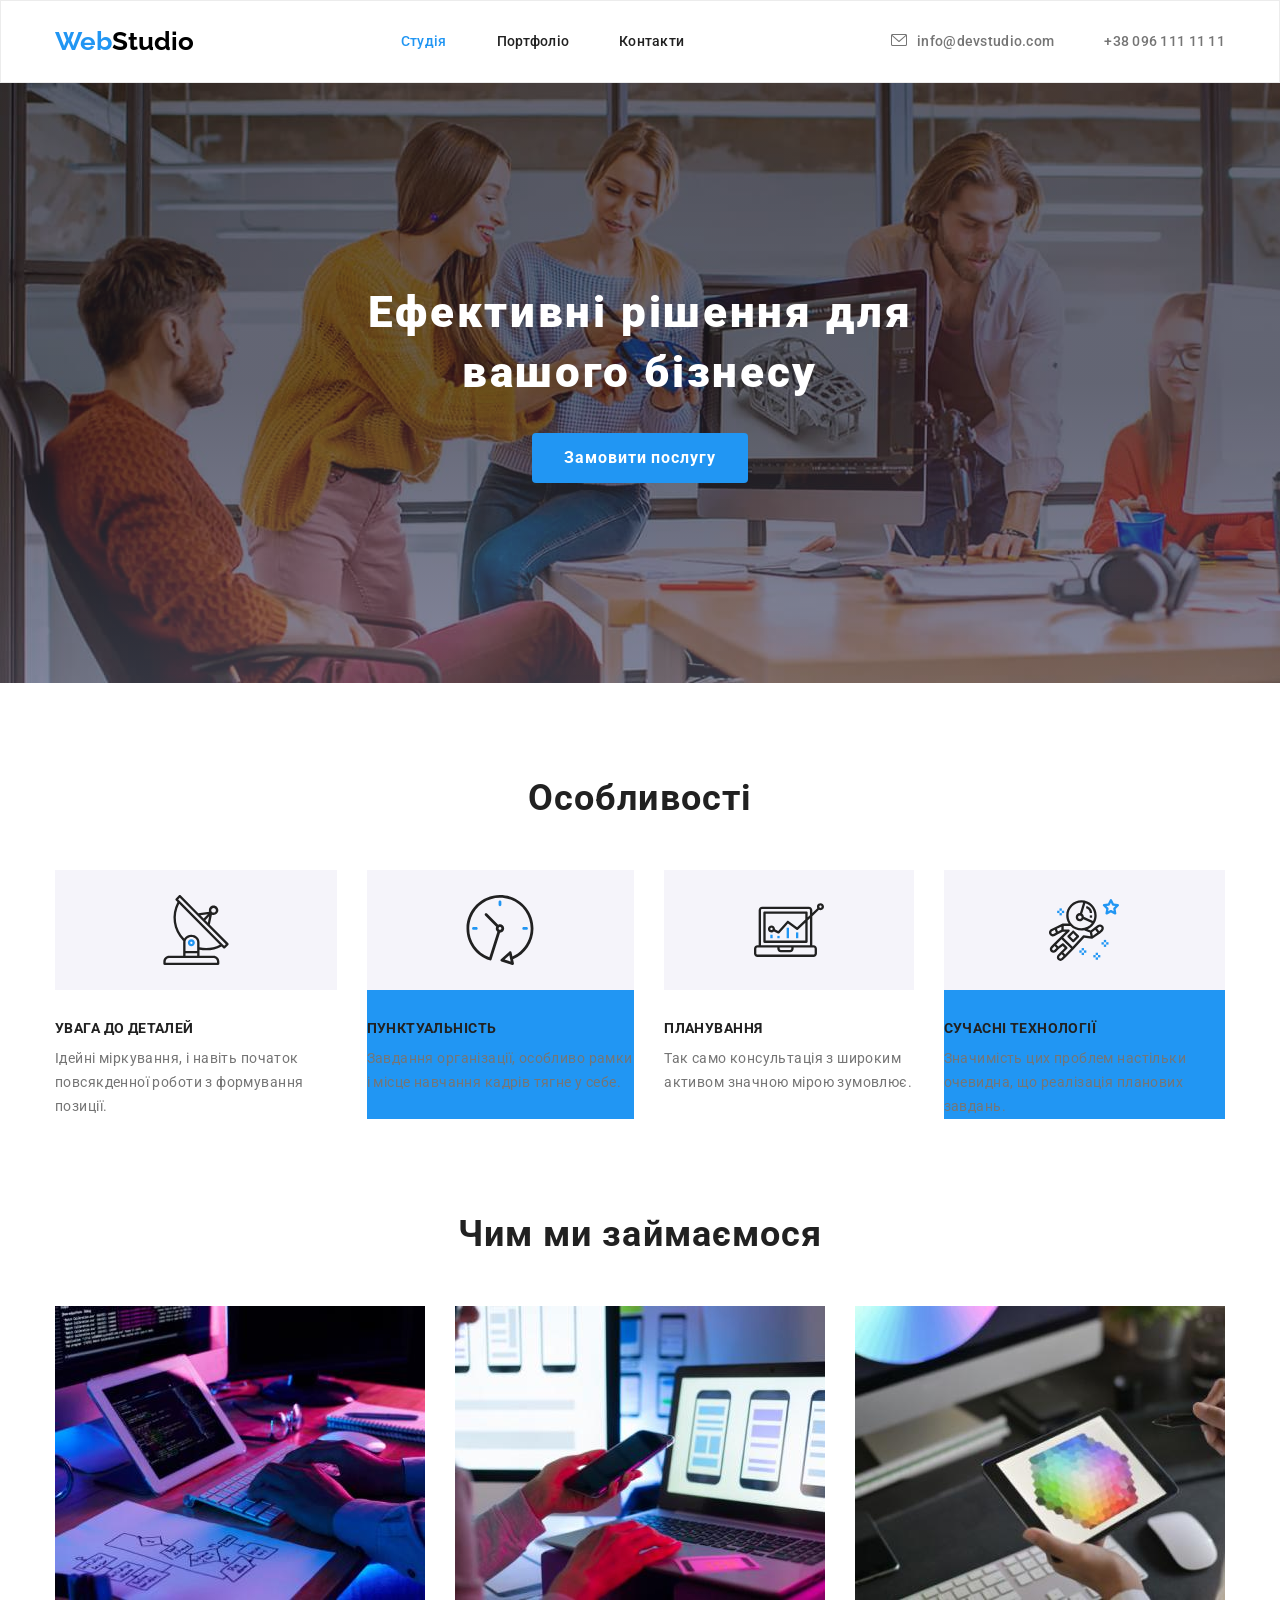
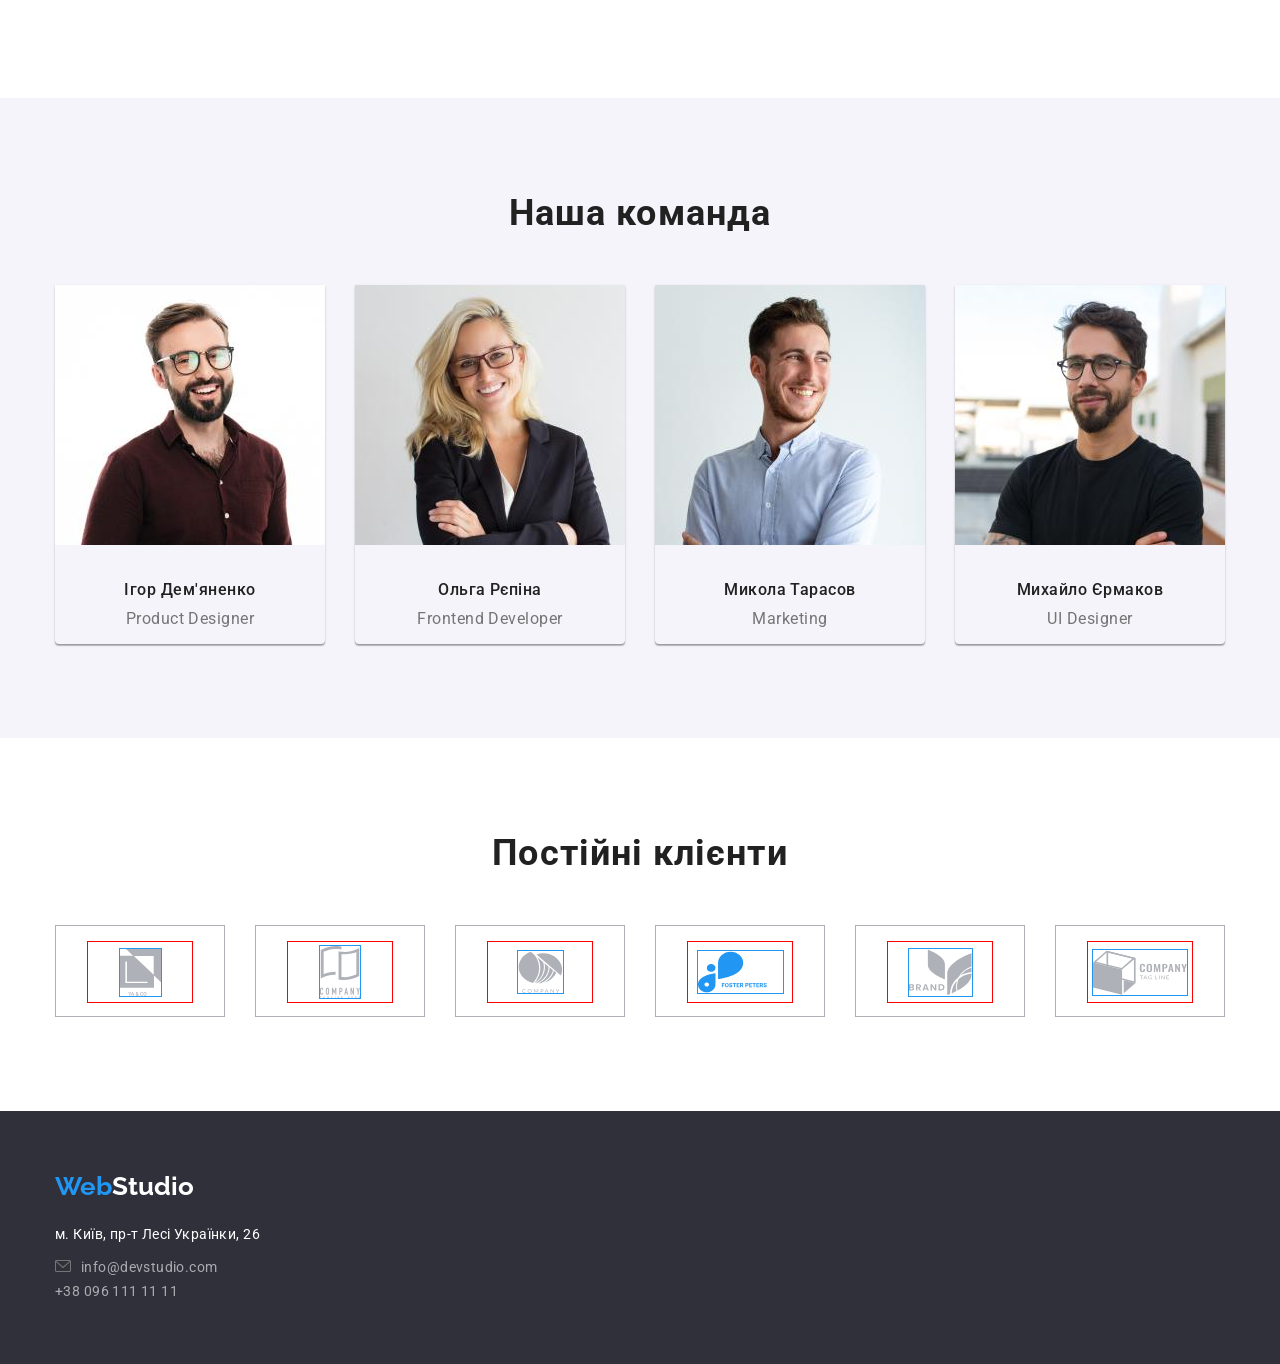
==== index.html @ 97280445 "Декоративные эффекты и элементы - Начало работы (вечер 02.12.2024) Декоративные эффекты и элементы :" ====
<!DOCTYPE html>
<html lang="uk">
  <!-- Главный язык документа -->
  <head>
    <!-- Кодировку страницы необходимо указать для того, чтобы браузер корректно отобразил текст -->
    <meta charset="UTF-8" />

    <!-- Краткое описание содержания помогает поисковым системам лучше проиндексировать страницу -->
    <meta name="description" content="Дизайн та розробка сайтів - Головна сторінка" />

    <!-- -->
    <meta name="viewport" content="width=device-width, initial-scale=1.0" />

    <!-- Заголовок страницы, который отображается во вкладке браузера -->
    <!-- Текст заголовка содержит краткое описание содержимого веб-страницы -->
    <!-- Длина заголовка должна быть не более 60 символов, чтобы полностью поместиться в заголовке -->
    <title>WebStudio</title>

    <!-- Подключение шрифтов -->
    <link rel="preconnect" href="https://fonts.googleapis.com" />
    <link rel="preconnect" href="https://fonts.gstatic.com" crossorigin />
    <link
      href="https://fonts.googleapis.com/css2?family=Raleway:wght@700&family=Roboto:wght@400;500;700;900&display=swap"
      rel="stylesheet"
    />

    <!-- подключается нормализатор стилей для всех браузеров - перед подключением остальных стилей -->
    <link
      rel="stylesheet"
      href="https://cdnjs.cloudflare.com/ajax/libs/modern-normalize/1.0.0/modern-normalize.min.css"
    />

    <!-- Подключение внешнего файла со стилями -->
    <link rel="stylesheet" href="./css/styles.css" />
  </head>
  <body class="page">
    <!-- Заголовок -->
    <header class="page-header">
      <div class="container">
        <!-- Ссылка - На основную страничку сайта -->
        <a href="./index.html" title="Перехід на основну сторінку" class="logo link"
          ><span class="logo-blue">Web</span><span class="logo-black">Studio</span></a
        >
        <!-- Навигация - это ссылки на другие странички -->
        <nav>
          <ul class="nav-site list">
            <li class="item">
              <a href="./index.html" title="Основна сторінка" class="link current">Студія</a>
            </li>
            <li class="item">
              <a href="./portfolio.html" title="Наші проекти" class="link">Портфоліо</a>
            </li>
            <li class="item"><a href="" title="Наші контакти" class="link">Контакти</a></li>
          </ul>
        </nav>
        <ul class="nav-adress list">
          <li class="item">
            <a href="mailto:info@devstudio.com" title="Напиши" class="email link"
              >info@devstudio.com</a
            >
          </li>
          <li class="item">
            <a href="tel:+380961111111" title="Подзвони" class="tel link">+38 096 111 11 11</a>
          </li>
        </ul>
      </div>
    </header>
    <main>
      <!-- Шапка -->
      <section class="hero">
        <h1 class="hero-title">Ефективні рішення для <br />вашого бізнесу</h1>
        <button type="button" class="hero-button">Замовити послугу</button>
      </section>

      <!-- Наши Преимущества -->
      <section class="section no-padding-bottom">
        <div class="feature container">
          <h2 class="feature section-title" aria-label="Особливості">Особливості</h2>
          <ul class="feature-list list">
            <li class="item antenna">
              <h3 class="title">УВАГА ДО ДЕТАЛЕЙ</h3>
              <p class="text">
                Ідейні міркування, і навіть початок повсякденної роботи з формування позиції.
              </p>
            </li>
            <li class="item clock">
              <h3 class="title">ПУНКТУАЛЬНІСТЬ</h3>
              <p class="text">
                Завдання організації, особливо рамки і місце навчання кадрів тягне у себе.
              </p>
            </li>
            <li class="item diagram">
              <h3 class="title">ПЛАНУВАННЯ</h3>
              <p class="text">Так само консультація з широким активом значною мірою зумовлює.</p>
            </li>
            <li class="item astronaut">
              <h3 class="title">СУЧАСНІ ТЕХНОЛОГІЇ</h3>
              <p class="text">
                Значимість цих проблем настільки очевидна, що реалізація планових завдань.
              </p>
            </li>
          </ul>
        </div>
      </section>

      <!-- Чем мы занимаемся -->
      <section class="section work">
        <div class="container">
          <h2 class="section-title">Чим ми займаємося</h2>
          <ul class="work-list list">
            <li class="work-list-item">
              <a href=""
                ><img
                  src="./images/type-work-1.jpg"
                  alt="Вид роботи 1"
                  width="370"
                  height="294"
                  class="link"
              /></a>
            </li>
            <li class="work-list-item">
              <a href=""
                ><img
                  src="./images/type-work-2.jpg"
                  alt="Вид роботи 2"
                  width="370"
                  height="294"
                  class="link"
              /></a>
            </li>
            <li class="work-list-item">
              <a href=""
                ><img
                  src="./images/type-work-3.jpg"
                  alt="Вид роботи 3"
                  width="370"
                  height="294"
                  class="link"
              /></a>
            </li>
          </ul>
        </div>
      </section>

      <!-- Наша команда-->
      <section class="section team">
        <div class="container">
          <h2 class="section-title">Наша команда</h2>
          <ul class="team-list list">
            <!-- team card 1 -->
            <li class="team-list-item">
              <img
                src="./images/team-1.jpg"
                alt="Фото Ігор Дем'яненко"
                width="270"
                height="260"
                class="photo"
              />
              <h3 class="name">Ігор Дем'яненко</h3>
              <p class="type-worker">Product Designer</p>
            </li>
            <!-- team card 2 -->
            <li class="team-list-item">
              <img
                src="./images/team-2.jpg"
                alt="Фото Ольга Рєпіна"
                width="270"
                height="260"
                class="photo"
              />
              <h3 class="name">Ольга Рєпіна</h3>
              <p class="type-worker">Frontend Developer</p>
            </li>
            <!-- team card 3 -->
            <li class="team-list-item">
              <img
                src="./images/team-3.jpg"
                alt="Фото Микола Тарасов"
                width="270"
                height="260"
                class="photo"
              />
              <h3 class="name">Микола Тарасов</h3>
              <p class="type-worker">Marketing</p>
            </li>
            <!-- team card 4 -->
            <li class="team-list-item">
              <img
                src="./images/team-4.jpg"
                alt="Фото Михайло Єрмаков"
                width="270"
                height="260"
                class="photo"
              />
              <h3 class="name">Михайло Єрмаков</h3>
              <p class="type-worker">UI Designer</p>
            </li>
          </ul>
        </div>
      </section>

      <!-- Клиенты -->
      <section class="section client">
        <div class="container">
          <h2 class="section-title">Постійні клієнти</h2>
          <ul class="client-list list">
            <li class="client-list-item">
              <div class="logo-rect">
                <img src="./icon/client-1.svg" alt="Клієнт 1" class="logo-img" />
              </div>
            </li>
            <li class="client-list-item">
              <div class="logo-rect">
                <img src="./icon/client-2.svg" alt="Клієнт 2" class="logo-img" />
              </div>
            </li>
            <li class="client-list-item">
              <div class="logo-rect">
                <img src="./icon/client-3.svg" alt="Клієнт 3" class="logo-img" />
              </div>
            </li>
            <li class="client-list-item">
              <div class="logo-rect">
                <img src="./icon/client-4.svg" alt="Клієнт 4" class="logo-img" />
              </div>
            </li>
            <li class="client-list-item">
              <div class="logo-rect">
                <img src="./icon/client-5.svg" alt="Клієнт 5" class="logo-img" />
              </div>
            </li>
            <li class="client-list-item">
              <div class="logo-rect">
                <img src="./icon/client-6.svg" alt="Клієнт 6" class="logo-img" />
              </div>
            </li>
          </ul>
        </div>
      </section>
    </main>
    <!-- Футер - подвал сайта -->
    <footer>
      <div class="container">
        <a href="./index.html" title="Перехід на основну сторінку" class="logo link"
          ><span class="logo-blue">Web</span><span class="logo-white">Studio</span></a
        >
        <address>
          <p class="description">м. Київ, пр-т Лесі Українки, 26</p>
          <p>
            <a href="mailto:info@devstudio.com" title="Напиши" class="email link"
              >info@devstudio.com</a
            >
          </p>
          <p><a href="tel:+380961111111" title="Подзвони" class="tel link">+38 096 111 11 11</a></p>
        </address>
      </div>
    </footer>
  </body>
</html>
---- css/styles.css ----
/* :root - специфичный аналог селектора <html> в CSS*/
/* Указываются */
/* CSS-переменные (кастомные свойства) */
:root {
  /* #757575 - p, header - a(email) и a(tel) - не активные */
  --main-text-color: #757575;
  /* #212121 - h2, h3, a(nav in header) - не активный*/
  --second-text-color: #212121;
  /* #2196F3 - logo, a(nav):hover, button(background)*/
  --acsent-color: #2196f3;
  /* #FFFFFF - background-page, h1, button(text), footer - logo, adress (почтовый адрес) */
  --main-white-color: #ffffff;
  /* #2F303A - background-hero, background-footer */
  --background-grey-color: #2f303a;
  /* #F5F4FA - background-section-team */
  --background-section-color: #f5f4fa;
  /* #000000 - logo(header)*/
  --main-black-color: #000000;
  /* rgba(255,255,255,0.6) - adress (tel,email) */
  --text-footer-tel-color: rgba(255, 255, 255, 0.6);
  /* #ECECEC - обводка-header + line в index.html (между header и main)*/
  --stroke-index-color: #ececec;
  /* #EEEEEE - обводка карточки в portfolio.html */
  --stroke-portfolio-color: #eeeeee;
  /* #AFB1B8 - обводка карточки в разделе Клиенты */
  --stroke-client-color: #afb1b8;
}

/* Палитра основных цветов */
/* #757575 - p, a(email) и a(tel) - не активные */
/* #212121 - h2, h3, a(nav in header) - не активный*/
/* #2196F3 - logo, a(nav):hover, button(background)*/
/* #FFFFFF - background-page, h1, button(text), footer - logo, adress (почтовый адрес) */
/* #2F303A - background-hero, background-footer */
/* #F5F4FA - background-section-team */
/* #000000 - logo(header)*/
/* rgba(255,255,255,0.6) - adress (tel,email) */
/* #ECECEC - обводка-header + line в index.html (между header и main)*/
/* #EEEEEE - обводка карточки в portfolio.html */
/* #AFB1B8 - обводка карточки в разделе Клиенты */

/* Шрифты */

.roboto-regular {
  font-family: 'Roboto', sans-serif;
  font-weight: 400;
  font-style: normal;
}

.roboto-medium {
  font-family: 'Roboto', sans-serif;
  font-weight: 500;
  font-style: normal;
}

.roboto-bold {
  font-family: 'Roboto', sans-serif;
  font-weight: 700;
  font-style: normal;
}

.roboto-black {
  font-family: 'Roboto', sans-serif;
  font-weight: 900;
  font-style: normal;
}

.raleway {
  font-family: 'Raleway', sans-serif;
  font-optical-sizing: auto;
  font-weight: 700;
  font-style: normal;
}

/* Задание всем элементам свойства box-sizing: border-box; */
html {
  box-sizing: border-box;
}

/* Наследование свойств для элемента от ближайшего предка */
/* *, */
/* *::before, */
/* *::after { */
/* box-sizing: inherit; */
/* } */

/* Обнуление отступов для заголовков и абзаца */
h1,
h2,
h3,
h4,
h5,
h6,
p {
  margin: 0;
  padding: 0;
}

/* Тело сайта */
body {
  /* Обнуление внешних отступов для тела сайта */
  margin: 0px;

  background-color: var(--main-white-color);
  color: var(--main-text-color);

  font-family: 'Roboto', sans-serif;
  font-style: normal;
}

/* Утилиты */

/* Класс для настройки всех перечней - может быть вторым классом в тегах ul */
.list {
  /* Сбросить все отступы по умолчанию */
  margin: 0;
  padding: 0;
  /* Убрать первые точечки в неупорядоченном списке */
  list-style: none;
}

/* Это класс, который ограничивает контент размером сетки и устанавливает отступы */
.container {
  margin-left: auto;
  margin-right: auto;
  width: 1200px;
  padding-top: 0px;
  padding-right: 15px;
  padding-bottom: 0px;
  padding-left: 15px;
}

/* Верхняя строка - header */
.page-header {
  border: var(--stroke-index-color) solid 1px;
}

.page-header .container {
  display: flex;
  /* Установка всех элементов в строку */
  flex-direction: row;
  /* Выравнивание всех элементов контейнера по второстепенной оси - по центру */
  align-items: center;
  /* Выравнивание элементов по главной оси  */
  justify-content: space-between;
}

/* Логотип - общие свойства */
.logo {
  font-family: 'Raleway', sans-serif;
  font-optical-sizing: auto;
  font-weight: 700;
  font-style: normal;
  font-size: 26px;
  line-height: 1.2;
  letter-spacing: 3%;

  /* Убрать подчеркивание для ссылки */
  text-decoration: none;
}
/* Логотип - синяя часть текста */
.logo-blue {
  color: var(--acsent-color);
}
/* Логотип - черная часть текста - в header */
.logo-black {
  color: var(--main-black-color);
}
/* Логотип - белая часть текста - в footer */
.logo-white {
  color: var(--main-white-color);
}

/* Стилизация header */
/* Стилизация меню .nav-site */
.nav-site {
  display: flex;
  flex-direction: row;
  /* Расстояние между пунктами меню навигации */
  /* gap: 50px; */

  font-weight: 500;
  font-size: 14px;
  line-height: 1.2;
  letter-spacing: 0.02em;
}

/* Расстояние между пунктами меню навигации */
.nav-site .item:not(:last-child) {
  margin-right: 50px;
}

.nav-site .link {
  display: block;
  padding-top: 32px;
  padding-bottom: 32px;

  color: var(--second-text-color);
  /* Убрать подчеркивание для ссылки */
  text-decoration: none;
}
/* При наведении мышки или при получении фокуса */
.nav-site .link:hover,
.nav-site .link:focus {
  color: var(--acsent-color);
}

/* Правило - другой цвет ссылки , если ссылка указывает на текущую страницу */
/* Обязательно .link.current БЕЗ ПРОБЕЛА, тогда применяется class="link current" */
.nav-site .link.current {
  color: var(--acsent-color);
}

/* Стилизация меню .nav-adress */
.nav-adress {
  display: flex;
  flex-direction: row;
  /* Расстояние между пунктами меню навигации */
  /* gap: 50px; */

  font-weight: 500;
  font-size: 14px;
  line-height: 1.2;
  letter-spacing: 0.02em;
}
.nav-adress .link {
  display: block;
  padding-top: 32px;
  padding-bottom: 32px;

  color: var(--main-text-color);
  /* Убрать подчеркивание для ссылки */
  text-decoration: none;
}

/* Расстояние между пунктами меню навигации - задаем через селектор соседа */
.nav-adress .item + .item {
  margin-left: 50px;
}

/* При наведении мышки или при получении фокуса */
.nav-adress .link:hover,
.nav-adress .link:focus {
  color: var(--acsent-color);
}

/* Вставляем иконки через псевдоэлемент ::before */
.email.link::before {
  display: inline-flex;
  content: '';
  width: 16px;
  height: 12px;
  margin-right: 10px;
  background-image: url(../icon/envelope.svg);
  background-size: contain;
  background-position: center;
}

/* hero - Приветствие к кнопкой call-to-action */
.hero {
  /* Выравнивание бока по центру экрана */
  margin-left: auto;
  margin-right: auto;
  /* Внутренние отступы блока до текста и кнопки */
  padding-top: 200px;
  padding-bottom: 200px;

  /* Максимальная ширина блока по ширине картинки - это позволяет не изменять размер картинки */
  max-width: 1600px;
  /* Выравнивание заголовка и кнопки по центру */
  text-align: center;
  /* Обязательное свойство, если картинка не загрузится из сервера */
  background-color: var(--background-grey-color);
  /* Фоновый рисункок */
  /* background-image: url(../images/hero.jpg); */
  /* Фоновый рисункок и затемнение градиентом */
  background-image: linear-gradient(to bottom, rgba(47, 48, 58, 0.4) 50%, rgba(130, 132, 160, 0.4)),
    url(../images/hero.jpg);
}
.hero-title {
  /* outline: tomato solid 1px; */
  /* Обнуление внешних отступов, которые устанавлены для h1 по умолчанию */
  margin-top: 0;
  /* Расстояние до кнопки */
  margin-bottom: 30px;

  color: var(--main-white-color);

  font-weight: 900;
  font-size: 44px;
  line-height: 1.363;
  letter-spacing: 0.06em;
  /* Выравнивание этого текстового блока по центру */
  text-align: center;
}

.hero-button {
  /* Внутренние отступы от края кнопки до текста */
  padding-left: 32px;
  padding-top: 10px;
  padding-right: 32px;
  padding-bottom: 10px;

  /* Радиус скругления углов кнопки */
  border-radius: 4px;
  /* Обводка кнопки - отсутствует */
  border: none;

  color: var(--main-white-color);
  background-color: var(--acsent-color);

  /* Шрифт названия кнопки */
  /* Для кнопки - обязательное указание шрифта или указание унаследования (по умолчанию, заданный ранее) */
  font-family: inherit;
  font-weight: 700;
  font-size: 16px;
  line-height: 1.875; /* 30 px*/
  letter-spacing: 0.06em;
}

.hero-button:hover {
  /* Вид курсора при наведении на кнопку */
  cursor: pointer;
}

.hero-button:active {
  /* Меняется цвет фона кнопки при нажатии на кнопку */
  background-color: var(--main-black-color);
}

/* Секции  */

/* Стандартная секция - свойства */
.section {
  padding-top: 94px;
  padding-bottom: 94px;
}

/* Секция без нижнего внутреннего отступа */
.section.no-padding-bottom {
  padding-bottom: 0;
}

.section-title {
  margin-bottom: 50px;

  color: var(--second-text-color);
  font-weight: 700;
  font-size: 36px;
  line-height: 1.2;
  letter-spacing: 0.03em;
  /* Выравнивание текста по центру */
  text-align: center;
}

/* Только для секции Преимущества убирает вывод на экран заголовка */
/* .section-title.feature {
  visibility: hidden;
}  */

/* feature - Особливості - Преимущества */
.feature-list {
  display: flex;
  flex-direction: row;
  /* Расстояние между элементами - свойство gap - the gutters between grid rows and columns. */
  /* gap: 30px; */
  row-gap: 30px;
  column-gap: 30px;
}

/* Картинка для каждого преимущества - в .item::before */
.feature-list .item::before {
  content: '';
  height: 120px;
  /* Картинка на всю ширину блока */
  display: block;
  background-color: var(--background-section-color);
  background-position: center;
  background-repeat: no-repeat;
  background-size: 70px 70px;
  margin-bottom: 30px;
}

/* Иконки для каждого преимущества */
.feature-list .item.antenna::before {
  background-image: url(../icon/antenna.svg);
}

.feature-list .item.clock::before {
  background-image: url(../icon/clock.svg);
}

.feature-list .item.diagram::before {
  background-image: url(../icon/diagram.svg);
}

.feature-list .item.astronaut::before {
  background-image: url(../icon/astronaut.svg);
}

/* Название преимущества */
.feature-list .title {
  margin-bottom: 10px;

  color: var(--second-text-color);

  font-weight: 700;
  font-size: 14px;
  line-height: 1.2;
  letter-spacing: 0.03em;
}

/* Для всех четных элементов списка Преимущества */
.feature-list > .item:nth-child(2n) {
  background-color: var(--acsent-color);
}

/* Описание преимущества */
.feature-list .text {
  font-weight: 400;
  font-size: 14px;
  line-height: 1.71428; /* 24px */
  letter-spacing: 0.03em;
}

/* work - Роботи */
.work-list {
  display: flex;
  flex-direction: row;
  /* Расстояние между видами работ  */
  gap: 30px;
}

/* team - Команда */
.team {
  background-color: var(--background-section-color);
}

.team .team-list {
  display: flex;
  flex-direction: row;
  /* Расстояние между карточками работников */
  gap: 30px;
}

.team-list-item {
  /* Радиусы скругления нижние */
  border-bottom-left-radius: 4px;
  border-bottom-right-radius: 4px;
  /* Многослойная тень для карточки сотрудника */
  box-shadow: 0px 1px 3px 0px rgba(0, 0, 0, 0.12), 0px 1px 1px 0px rgba(0, 0, 0, 0.14),
    0px 2px 1px 0px rgba(0, 0, 0, 0.2);
  /* Горизонтальное выравнивание текта  */
  text-align: center;
}

.team-list-item .photo {
  margin-bottom: 30px;
}

.team-list-item .name {
  margin-bottom: 10px;

  color: var(--second-text-color);

  font-weight: 500;
  font-size: 16px;
  line-height: 1.2;
  letter-spacing: 0.03em;
}
.team-list-item .type-worker {
  margin-bottom: 16px;
  font-weight: 400;
  font-size: 16px;
  line-height: 1.2;
  letter-spacing: 0.03em;
}

/* Клиенты */
.client .client-list {
  display: flex;
  flex-direction: row;
  /* Расстояние между картинками - логотипами клиентов */
  gap: 30px;
}

/* Блок логотипа с рамкой */
.client-list-item {
  width: 170px;
  height: 92px;
  border-color: var(--stroke-client-color);
  border-style: solid;
  border-width: 1px;
  padding-top: 16px;
  padding-bottom: 16px;
  padding-left: 32px;
  padding-right: 32px;
}

/* Внутренний блок логотипа */
.client-list-item .logo-rect {
  /* Превращаем внутренний блок в ячейку таблицы, чтобы была возможность вертикального центрирования */
  display: table-cell;
  outline: red solid 1px;
  width: 106px;
  height: 60px;
  /* Центрируем содержимое ячейки по вертикали */
  vertical-align: middle;
}

/* Картинка с логотипом */
.logo-img {
  outline: #2196f3 solid 1px;
  /* Делаем блочный элемент,чтобы убрать стандартный отступ снизу картинки*/
  display: block;
  /* Внешними отступами центрируем по горизонтали */
  margin-left: auto;
  margin-right: auto;
}

/* Portfolio */

.portfolio-title {
  color: var(--main-black-color);

  /* Выравнивание текста по центру */
  text-align: center;
}

/* filter - Фильтры */
.filter-title {
  color: var(--main-black-color);

  /* Выравнивание текста по центру */
  text-align: center;
}

.filter-list {
  display: flex;
  flex-direction: row;
  gap: 8px;
  justify-content: center;

  margin-bottom: 24px;
}

.filter-button {
  /* Внутренние отступы от края кнопки до текста */
  padding-left: 22px;
  padding-top: 6px;
  padding-right: 22px;
  padding-bottom: 6px;

  /* Радиус скругления углов кнопки */
  border-radius: 4px;
  /* Обводка кнопки - отсутствует */
  border: none;

  color: var(--second-text-color);
  background-color: var(--background-section-color);

  /* Шрифт */
  /* Для кнопки - обязательное указание шрифта или указание унаследования (по умолчанию, заданный ранее) */
  font-family: inherit;
  font-weight: 500;
  font-size: 16px;
  line-height: 1.625; /* 26px */
  letter-spacing: 0.03em;
}

.filter-button:hover {
  /* Вид курсора при наведении на кнопку */
  cursor: pointer;

  color: var(--main-white-color);
  background-color: var(--acsent-color);

  /* Многослойная тень при наведении на проект */
  box-shadow: 0px 1px 2px 0px rgba(0, 0, 0, 0.08), 0px 3px 1px 0px rgba(0, 0, 0, 0.1),
    0px 2px 2px 0px rgba(0, 0, 0, 0.12);
}

.filter-button.current {
  color: var(--main-white-color);
  background-color: var(--acsent-color);
}

/* project - Проэкты */
.project-title {
  color: var(--main-black-color);

  /* Выравнивание текста по центру */
  text-align: center;
}

.project-list {
  display: flex;
  flex-direction: row;
  /* Если элементы не вмещаются в строку, то они перепрыгивают на следующую строку */
  flex-wrap: wrap;
  /* Расстояние между карточками (вертикальное и горизонтальное - одинаковое */
  gap: 30px;
}

.project-item:hover {
  /* Многослойная тень при наведении на проект */
  box-shadow: 0px 1px 1px 0px rgba(0, 0, 0, 0.12), 0px 4px 4px 0px rgba(0, 0, 0, 0.06),
    1px 4px 6px 0px rgba(0, 0, 0, 0.16);
}

.project-link {
  /* Делаем ссылку блочным элементом */
  display: block;

  /* Убираем подчеркивание для ссылки */
  text-decoration: none;
}

.project-photo {
  /* Делаем картинку блочным элементом, убирая расстояние снизу 4px, установленное по умолчанию */
  display: block;
}

.project-name-type {
  padding: 20px;
  border: var(--stroke-portfolio-color) solid 1px;

  text-align: left;
}

.project-name {
  margin-bottom: 4px;

  color: var(--second-text-color);

  /* Шрифт */
  font-weight: 700;
  font-size: 18px;
  line-height: 2; /* 36px */
  letter-spacing: 0.06em;
}

.project-type {
  color: var(--main-text-color);

  /* Шрифт */
  font-weight: 400;
  font-size: 16px;
  line-height: 1.875; /* 30px */
  letter-spacing: 0.03em;
}

/* footer */
footer {
  background-color: var(--background-grey-color);
}

footer .container {
  padding-top: 60px;
  padding-bottom: 60px;
}

/* Почтовый адрес */
address {
  font-style: normal;
  font-weight: 400;
  font-size: 14px;
  line-height: 1.71428; /* 24px */
  letter-spacing: 0.03em;
}
address .description {
  margin-top: 20px;
  margin-bottom: 9px;

  color: var(--main-white-color);
}

/* Email */
address .email {
  margin-bottom: 9px;

  color: var(--text-footer-tel-color);

  /* Убрать подчеркивание для ссылки */
  text-decoration: none;
}

address .email:hover,
address .email:focus {
  color: var(--acsent-color);
}

/* Телефон */
address .tel {
  color: var(--text-footer-tel-color);

  /* Убрать подчеркивание для ссылки */
  text-decoration: none;
}

address .tel:hover,
address .tel:focus {
  color: var(--acsent-color);
}
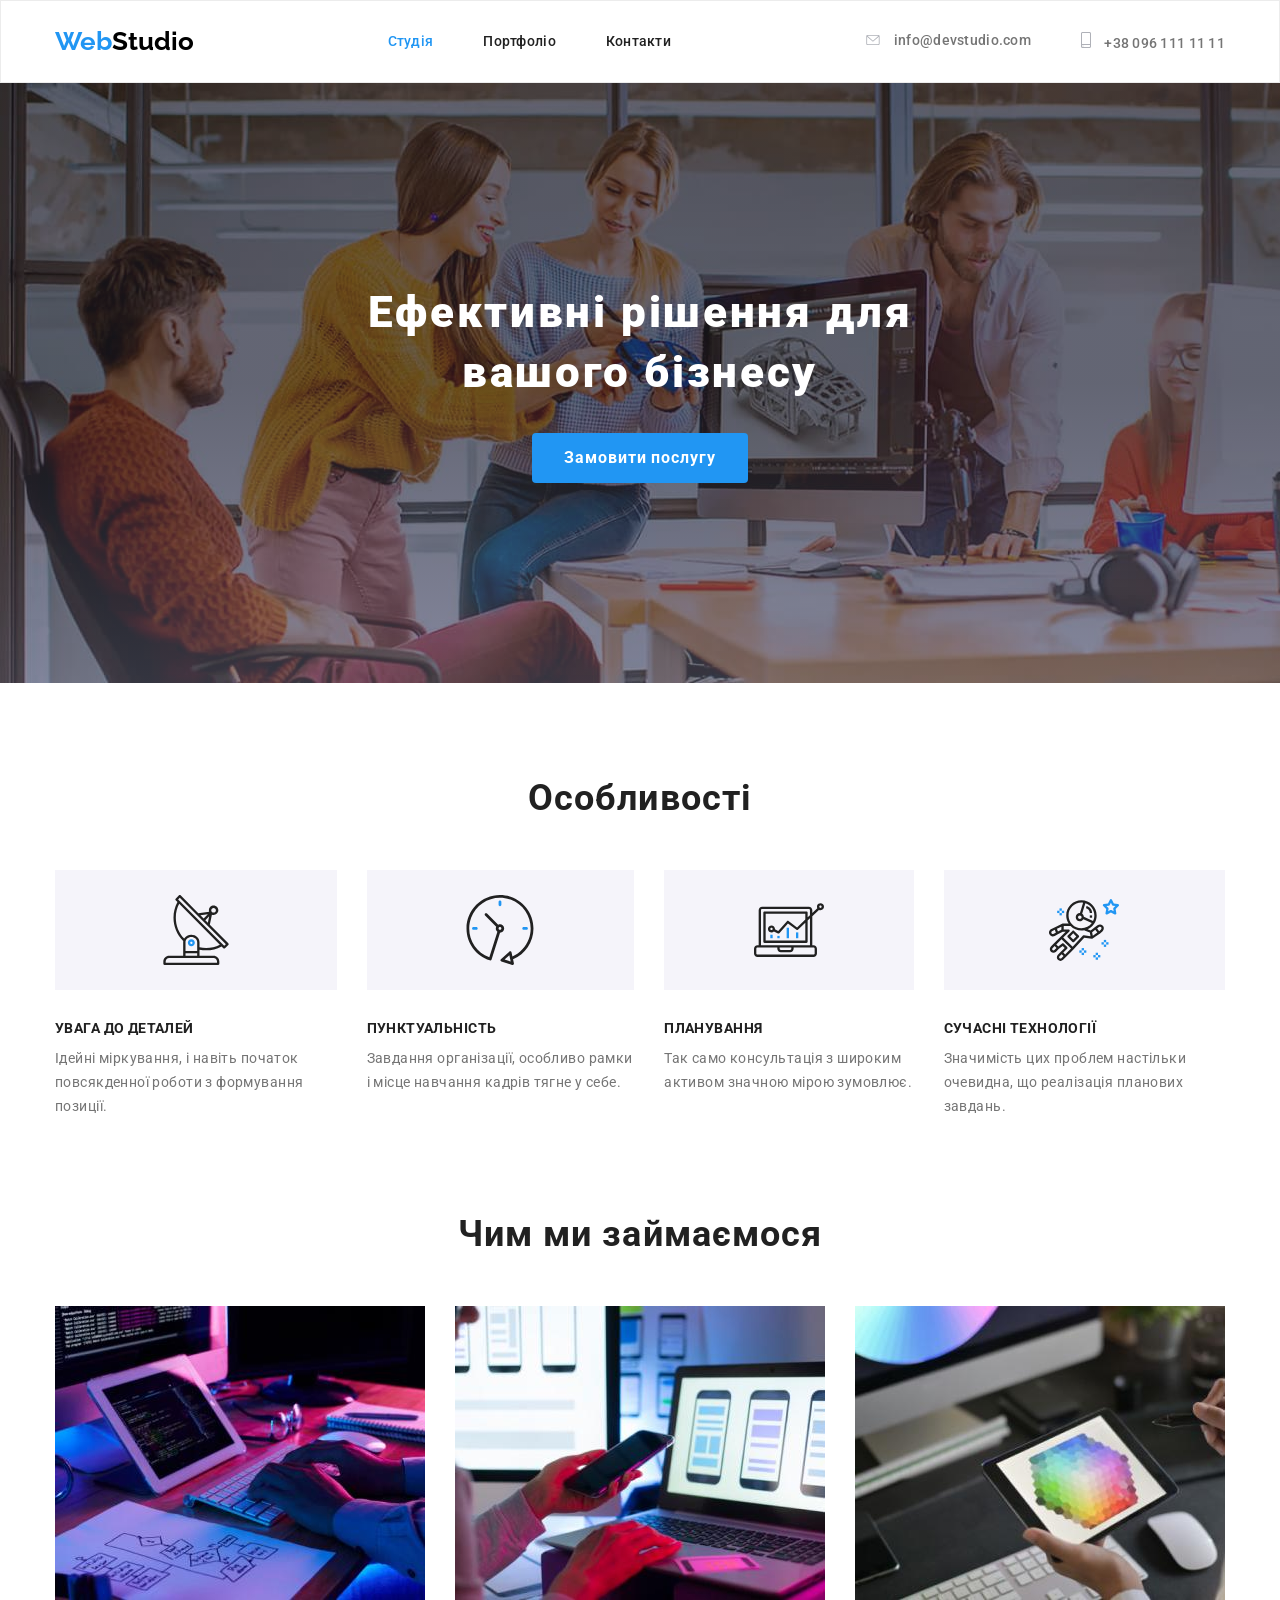
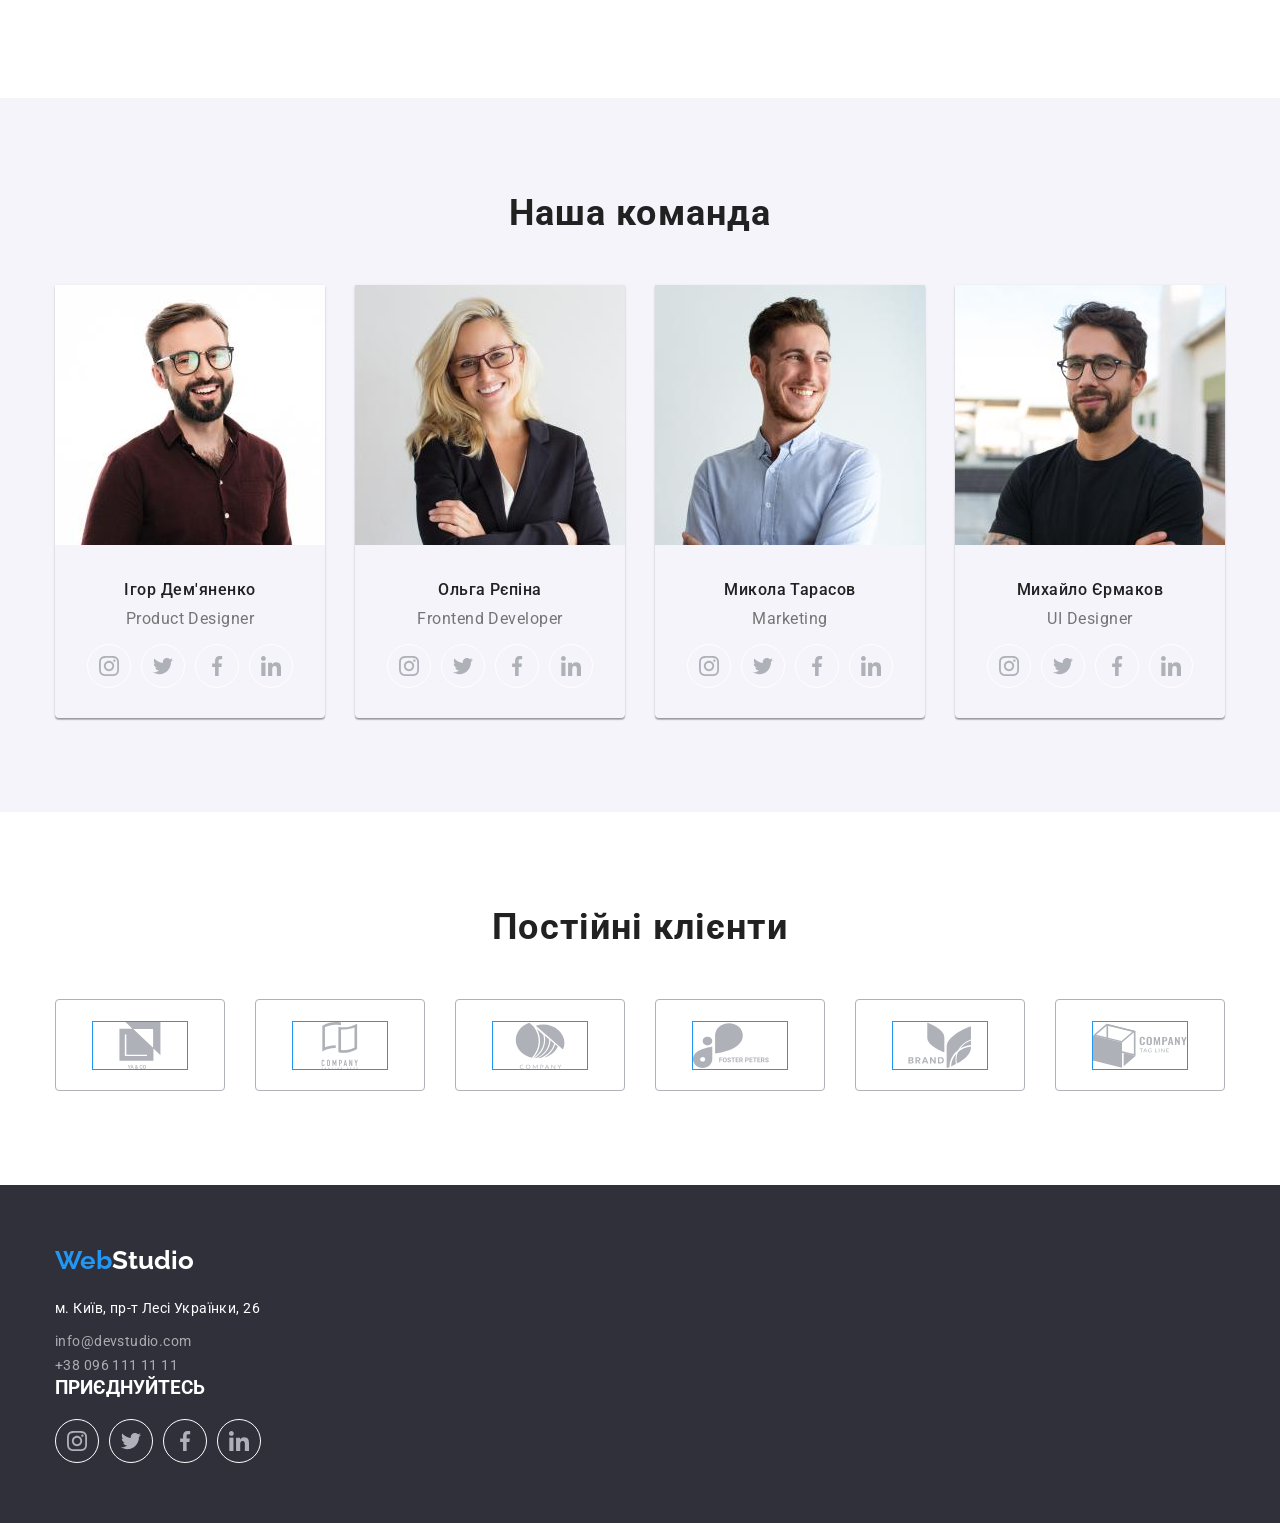
==== commit 5b80a449: "Декоративные эффекты и элементы - Начало работы (вечер 05.12.2024) 1. Добавлены и оптимизированы ико" ====
--- a/index.html
+++ b/index.html
@@ -55,12 +55,20 @@
         </nav>
         <ul class="nav-adress list">
           <li class="item">
-            <a href="mailto:info@devstudio.com" title="Напиши" class="email link"
-              >info@devstudio.com</a
+            <a href="mailto:info@devstudio.com" title="Напиши" class="email link">
+              <svg  width="16" height="10" class="email icon">
+                <use href="./icon/icons.svg#icon-envelope" ></use>
+              </svg>
+              info@devstudio.com</a
             >
           </li>
           <li class="item">
-            <a href="tel:+380961111111" title="Подзвони" class="tel link">+38 096 111 11 11</a>
+            <a href="tel:+380961111111" title="Подзвони" class="tel link">
+              <svg width="10" height="16" class="tel icon">
+                <use href="./icon/icons.svg#icon-smartphone"></use>
+              </svg>
+              +38 096 111 11 11</a
+            >
           </li>
         </ul>
       </div>
@@ -78,22 +86,46 @@
           <h2 class="feature section-title" aria-label="Особливості">Особливості</h2>
           <ul class="feature-list list">
             <li class="item antenna">
+              <div class="feature-item-icon">
+                <svg width="70" height="70" class="icon">
+                  <use href="./icon/icons.svg#icon-antenna"></use>
+                </svg>
+              </div>
+
               <h3 class="title">УВАГА ДО ДЕТАЛЕЙ</h3>
               <p class="text">
                 Ідейні міркування, і навіть початок повсякденної роботи з формування позиції.
               </p>
             </li>
             <li class="item clock">
+              <div class="feature-item-icon">
+                <svg width="70" height="70" class="icon">
+                  <use href="./icon/icons.svg#icon-clock"></use>
+                </svg>
+              </div>
+
               <h3 class="title">ПУНКТУАЛЬНІСТЬ</h3>
               <p class="text">
                 Завдання організації, особливо рамки і місце навчання кадрів тягне у себе.
               </p>
             </li>
             <li class="item diagram">
+              <div class="feature-item-icon">
+                <svg width="70" height="70" class="icon">
+                  <use href="./icon/icons.svg#icon-diagram"></use>
+                </svg>
+              </div>
+
               <h3 class="title">ПЛАНУВАННЯ</h3>
               <p class="text">Так само консультація з широким активом значною мірою зумовлює.</p>
             </li>
             <li class="item astronaut">
+              <div class="feature-item-icon">
+                <svg width="70" height="70" class="icon">
+                  <use href="./icon/icons.svg#icon-astronaut"></use>
+                </svg>
+              </div>
+
               <h3 class="title">СУЧАСНІ ТЕХНОЛОГІЇ</h3>
               <p class="text">
                 Значимість цих проблем настільки очевидна, що реалізація планових завдань.
@@ -158,6 +190,36 @@
               />
               <h3 class="name">Ігор Дем'яненко</h3>
               <p class="type-worker">Product Designer</p>
+              <ul class="social-links list">
+                <li class="item">
+                  <a href="" class="link" aria-label="instagram">
+                    <svg class="icon" width="20" height="20">
+                      <use href="./icon/icons.svg#icon-instagram"></use>
+                    </svg>
+                  </a>
+                </li>
+                <li class="item">
+                  <a href="" class="link" aria-label="twitter">
+                    <svg class="icon" width="20" height="20">
+                      <use href="./icon/icons.svg#icon-twitter"></use>
+                    </svg>
+                  </a>
+                </li>
+                <li class="item">
+                  <a href="" class="link" aria-label="facebook">
+                    <svg class="icon" width="20" height="20">
+                      <use href="./icon/icons.svg#icon-facebook"></use>
+                    </svg>
+                  </a>
+                </li>
+                <li class="item">
+                  <a href="" class="link" aria-label="linkedin">
+                    <svg class="icon" width="20" height="20">
+                      <use href="./icon/icons.svg#icon-linkedin"></use>
+                    </svg>
+                  </a>
+                </li>
+              </ul>
             </li>
             <!-- team card 2 -->
             <li class="team-list-item">
@@ -170,6 +232,36 @@
               />
               <h3 class="name">Ольга Рєпіна</h3>
               <p class="type-worker">Frontend Developer</p>
+              <ul class="social-links list">
+                <li class="item">
+                  <a href="" class="link">
+                    <svg class="icon" width="20" height="20">
+                      <use href="./icon/icons.svg#icon-instagram"></use>
+                    </svg>
+                  </a>
+                </li>
+                <li class="item">
+                  <a href="" class="link">
+                    <svg class="icon" width="20" height="20">
+                      <use href="./icon/icons.svg#icon-twitter"></use>
+                    </svg>
+                  </a>
+                </li>
+                <li class="item">
+                  <a href="" class="link">
+                    <svg class="icon" width="20" height="20">
+                      <use href="./icon/icons.svg#icon-facebook"></use>
+                    </svg>
+                  </a>
+                </li>
+                <li class="item">
+                  <a href="" class="link">
+                    <svg class="icon" width="20" height="20">
+                      <use href="./icon/icons.svg#icon-linkedin"></use>
+                    </svg>
+                  </a>
+                </li>
+              </ul>
             </li>
             <!-- team card 3 -->
             <li class="team-list-item">
@@ -182,6 +274,36 @@
               />
               <h3 class="name">Микола Тарасов</h3>
               <p class="type-worker">Marketing</p>
+              <ul class="social-links list">
+                <li class="item">
+                  <a href="" class="link">
+                    <svg class="icon" width="20" height="20">
+                      <use href="./icon/icons.svg#icon-instagram"></use>
+                    </svg>
+                  </a>
+                </li>
+                <li class="item">
+                  <a href="" class="link">
+                    <svg class="icon" width="20" height="20">
+                      <use href="./icon/icons.svg#icon-twitter"></use>
+                    </svg>
+                  </a>
+                </li>
+                <li class="item">
+                  <a href="" class="link">
+                    <svg class="icon" width="20" height="20">
+                      <use href="./icon/icons.svg#icon-facebook"></use>
+                    </svg>
+                  </a>
+                </li>
+                <li class="item">
+                  <a href="" class="link">
+                    <svg class="icon" width="20" height="20">
+                      <use href="./icon/icons.svg#icon-linkedin"></use>
+                    </svg>
+                  </a>
+                </li>
+              </ul>
             </li>
             <!-- team card 4 -->
             <li class="team-list-item">
@@ -194,6 +316,36 @@
               />
               <h3 class="name">Михайло Єрмаков</h3>
               <p class="type-worker">UI Designer</p>
+              <ul class="social-links list">
+                <li class="item">
+                  <a href="" class="link">
+                    <svg class="icon" width="20" height="20">
+                      <use href="./icon/icons.svg#icon-instagram"></use>
+                    </svg>
+                  </a>
+                </li>
+                <li class="item">
+                  <a href="" class="link">
+                    <svg class="icon" width="20" height="20">
+                      <use href="./icon/icons.svg#icon-twitter"></use>
+                    </svg>
+                  </a>
+                </li>
+                <li class="item">
+                  <a href="" class="link">
+                    <svg class="icon" width="20" height="20">
+                      <use href="./icon/icons.svg#icon-facebook"></use>
+                    </svg>
+                  </a>
+                </li>
+                <li class="item">
+                  <a href="" class="link">
+                    <svg class="icon" width="20" height="20">
+                      <use href="./icon/icons.svg#icon-linkedin"></use>
+                    </svg>
+                  </a>
+                </li>
+              </ul>
             </li>
           </ul>
         </div>
@@ -205,34 +357,56 @@
           <h2 class="section-title">Постійні клієнти</h2>
           <ul class="client-list list">
             <li class="client-list-item">
-              <div class="logo-rect">
-                <img src="./icon/client-1.svg" alt="Клієнт 1" class="logo-img" />
-              </div>
-            </li>
-            <li class="client-list-item">
-              <div class="logo-rect">
-                <img src="./icon/client-2.svg" alt="Клієнт 2" class="logo-img" />
-              </div>
-            </li>
-            <li class="client-list-item">
-              <div class="logo-rect">
-                <img src="./icon/client-3.svg" alt="Клієнт 3" class="logo-img" />
-              </div>
-            </li>
-            <li class="client-list-item">
-              <div class="logo-rect">
-                <img src="./icon/client-4.svg" alt="Клієнт 4" class="logo-img" />
-              </div>
-            </li>
-            <li class="client-list-item">
-              <div class="logo-rect">
-                <img src="./icon/client-5.svg" alt="Клієнт 5" class="logo-img" />
-              </div>
-            </li>
-            <li class="client-list-item">
-              <div class="logo-rect">
-                <img src="./icon/client-6.svg" alt="Клієнт 6" class="logo-img" />
-              </div>
+              <a href="" class="client-link" aria-label="Клієнт 1">
+                <!-- Встроенный SVG -->
+                <!-- <svg class="client-svg" viewBox="0 0 41 47" xmlns="http://www.w3.org/2000/svg">
+                  <path
+                    class="path"
+                    fill-rule="evenodd"
+                    clip-rule="evenodd"
+                    d="M6 0L13.0078 6.63413L0 6.62646V38.8137H34V26.507L41 33.1338V0H6ZM33.6924 25.7283L13.8226 6.91796H33.6924V25.7283ZM27.5231 34.1055H5.38008V12.4579H6.9453V32.6397H27.5231V34.1055ZM10.6089 43.0991L9.79102 44.7837L8.97314 43.0991H8.28711L9.48096 45.3452V46.6538H10.1011V45.3452L11.2925 43.0991H10.6089ZM11.6367 46.6538L11.9248 45.8262H13.3018L13.5923 46.6538H14.2368L12.8916 43.0991H12.3374L10.9946 46.6538H11.6367ZM12.6133 43.8535L13.1284 45.3281H12.0981L12.6133 43.8535ZM15.8701 45.2427C15.7806 45.3794 15.7358 45.5299 15.7358 45.6943C15.7358 45.9938 15.8408 46.2371 16.0508 46.4243C16.2624 46.6099 16.5439 46.7026 16.8955 46.7026C17.2471 46.7026 17.5498 46.6074 17.8037 46.417L18.0039 46.6538H18.6924L18.1699 46.0361C18.375 45.7562 18.4775 45.3973 18.4775 44.9595H17.9624C17.9624 45.1987 17.9128 45.416 17.8135 45.6113L17.1274 44.8008L17.3691 44.625C17.54 44.5013 17.6629 44.3776 17.7378 44.2539C17.8127 44.1286 17.8501 43.9919 17.8501 43.8438C17.8501 43.6191 17.7671 43.4312 17.6011 43.2798C17.4367 43.1268 17.2251 43.0503 16.9663 43.0503C16.6798 43.0503 16.452 43.1317 16.2827 43.2944C16.1134 43.4556 16.0288 43.6753 16.0288 43.9536C16.0288 44.0675 16.0557 44.1855 16.1094 44.3076C16.1647 44.4297 16.2616 44.5778 16.3999 44.752C16.1362 44.9408 15.9596 45.1043 15.8701 45.2427ZM17.4741 46.0288C17.3 46.1623 17.1128 46.229 16.9126 46.229C16.7352 46.229 16.5936 46.1777 16.4878 46.0752C16.382 45.9727 16.3291 45.8392 16.3291 45.6748C16.3291 45.4844 16.4268 45.3151 16.6221 45.167L16.6978 45.1133L17.4741 46.0288ZM16.8369 44.4541C16.6693 44.2474 16.5854 44.0757 16.5854 43.939C16.5854 43.8201 16.6196 43.7217 16.688 43.6436C16.7563 43.5654 16.8483 43.5264 16.9639 43.5264C17.0713 43.5264 17.16 43.5597 17.23 43.6265C17.3 43.6916 17.335 43.7705 17.335 43.8633C17.335 44.0033 17.2845 44.118 17.1836 44.2075L17.1079 44.2686L16.8369 44.4541ZM22.623 46.3853C22.8672 46.172 23.0072 45.8758 23.043 45.4966H22.4277C22.3952 45.7505 22.3179 45.932 22.1958 46.041C22.0737 46.1501 21.8914 46.2046 21.6489 46.2046C21.3836 46.2046 21.1818 46.1037 21.0435 45.9019C20.9067 45.7 20.8384 45.4071 20.8384 45.0229V44.708C20.8416 44.3288 20.9149 44.0415 21.0581 43.8462C21.203 43.6493 21.4097 43.5508 21.6782 43.5508C21.9093 43.5508 22.0843 43.6077 22.2031 43.7217C22.3236 43.834 22.3984 44.0179 22.4277 44.2734H23.043C23.0039 43.8844 22.8647 43.5833 22.6255 43.3701C22.3862 43.1569 22.0705 43.0503 21.6782 43.0503C21.3869 43.0503 21.1297 43.1195 20.9067 43.2578C20.6854 43.3962 20.5153 43.5931 20.3965 43.8486C20.2777 44.1042 20.2183 44.3996 20.2183 44.7349V45.0669C20.2231 45.394 20.2842 45.6813 20.4014 45.9287C20.5186 46.1761 20.6846 46.3674 20.8994 46.5024C21.1159 46.6359 21.3657 46.7026 21.6489 46.7026C22.0542 46.7026 22.3789 46.5968 22.623 46.3853ZM26.2534 45.8872C26.3739 45.6235 26.4341 45.3175 26.4341 44.9692V44.7715C26.4325 44.4248 26.3706 44.1213 26.2485 43.8608C26.1265 43.5988 25.9531 43.3986 25.7285 43.2603C25.5055 43.1203 25.2492 43.0503 24.9595 43.0503C24.6698 43.0503 24.4126 43.1211 24.188 43.2627C23.965 43.4027 23.7917 43.6053 23.668 43.8706C23.5459 44.1359 23.4849 44.4419 23.4849 44.7886V44.9888C23.4865 45.3289 23.5483 45.6292 23.6704 45.8896C23.7941 46.1501 23.9683 46.3511 24.1929 46.4927C24.4191 46.6326 24.6763 46.7026 24.9644 46.7026C25.2557 46.7026 25.5129 46.6326 25.7358 46.4927C25.9604 46.3511 26.133 46.1493 26.2534 45.8872ZM25.5918 43.8779C25.7415 44.0879 25.8164 44.3898 25.8164 44.7837V44.9692C25.8164 45.3696 25.7423 45.674 25.5942 45.8823C25.4478 46.0907 25.2378 46.1948 24.9644 46.1948C24.6942 46.1948 24.4826 46.0882 24.3296 45.875C24.1782 45.6618 24.1025 45.3599 24.1025 44.9692V44.7642C24.1058 44.3817 24.1823 44.0863 24.332 43.8779C24.4834 43.668 24.6925 43.563 24.9595 43.563C25.2329 43.563 25.4437 43.668 25.5918 43.8779Z"
+                    fill="#AFB1B8"
+                  />
+                </svg> -->
+                <svg class="client-svg">
+                  <use href="./icon/icons.svg#icon-client-1"></use>
+                </svg>
+              </a>
+            </li>
+            <li class="client-list-item">
+              <a href="" class="client-link" aria-label="Клієнт 2">
+                <svg class="client-svg">
+                  <use href="./icon/icons.svg#icon-client-2"></use>
+                </svg>
+              </a>
+            </li>
+            <li class="client-list-item">
+              <a href="" class="client-link" aria-label="Клієнт 3">
+                <svg class="client-svg">
+                  <use href="./icon/icons.svg#icon-client-3"></use>
+                </svg>
+              </a>
+            </li>
+            <li class="client-list-item">
+              <a href="" class="client-link" aria-label="Клієнт 4">
+                <svg class="client-svg">
+                  <use class="client" href="./icon/icons.svg#icon-client-4"></use>
+                </svg>
+              </a>
+            </li>
+            <li class="client-list-item">
+              <a href="" class="client-link" aria-label="Клієнт 5">
+                <svg class="client-svg">
+                  <use href="./icon/icons.svg#icon-client-5"></use>
+                </svg>
+              </a>
+            </li>
+            <li class="client-list-item">
+              <a href="" class="client-link" aria-label="Клієнт 6">
+                <svg class="client-svg">
+                  <use href="./icon/icons.svg#icon-client-6"></use>
+                </svg>
+              </a>
             </li>
           </ul>
         </div>
@@ -253,6 +427,41 @@
           </p>
           <p><a href="tel:+380961111111" title="Подзвони" class="tel link">+38 096 111 11 11</a></p>
         </address>
+
+        <div class="social">
+          <h3 class="title">ПРИЄДНУЙТЕСЬ</h3>
+              <ul class="social-links list">
+                <li class="item">
+                  <a href="" class="link" aria-label="instagram">
+                    <svg class="icon" width="20" height="20">
+                      <use href="./icon/icons.svg#icon-instagram"></use>
+                    </svg>
+                  </a>
+                </li>
+                <li class="item">
+                  <a href="" class="link" aria-label="twitter">
+                    <svg class="icon" width="20" height="20">
+                      <use href="./icon/icons.svg#icon-twitter"></use>
+                    </svg>
+                  </a>
+                </li>
+                <li class="item">
+                  <a href="" class="link" aria-label="facebook">
+                    <svg class="icon" width="20" height="20">
+                      <use href="./icon/icons.svg#icon-facebook"></use>
+                    </svg>
+                  </a>
+                </li>
+                <li class="item">
+                  <a href="" class="link" aria-label="linkedin">
+                    <svg class="icon" width="20" height="20">
+                      <use href="./icon/icons.svg#icon-linkedin"></use>
+                    </svg>
+                  </a>
+                </li>
+              </ul>
+          </ul>
+        </div>
       </div>
     </footer>
   </body>
--- a/css/styles.css
+++ b/css/styles.css
@@ -147,6 +147,9 @@
 
 /* Логотип - общие свойства */
 .logo {
+  padding-top: 24px;
+  padding-bottom: 24px;
+
   font-family: 'Raleway', sans-serif;
   font-optical-sizing: auto;
   font-weight: 700;
@@ -223,8 +226,8 @@
   line-height: 1.2;
   letter-spacing: 0.02em;
 }
+
 .nav-adress .link {
-  display: block;
   padding-top: 32px;
   padding-bottom: 32px;
 
@@ -236,6 +239,15 @@
 /* Расстояние между пунктами меню навигации - задаем через селектор соседа */
 .nav-adress .item + .item {
   margin-left: 50px;
+}
+
+.nav-adress .icon {
+  fill: var(--stroke-client-color);
+  margin-right: 10px;
+}
+
+.nav-adress .link:hover .icon {
+  fill: var(--acsent-color);
 }
 
 /* При наведении мышки или при получении фокуса */
@@ -245,7 +257,7 @@
 }
 
 /* Вставляем иконки через псевдоэлемент ::before */
-.email.link::before {
+/* .email.link::before {
   display: inline-flex;
   content: '';
   width: 16px;
@@ -254,11 +266,11 @@
   background-image: url(../icon/envelope.svg);
   background-size: contain;
   background-position: center;
-}
+} */
 
 /* hero - Приветствие к кнопкой call-to-action */
 .hero {
-  /* Выравнивание бока по центру экрана */
+  /* Выравнивание блока по центру экрана */
   margin-left: auto;
   margin-right: auto;
   /* Внутренние отступы блока до текста и кнопки */
@@ -369,35 +381,44 @@
 }
 
 /* Картинка для каждого преимущества - в .item::before */
-.feature-list .item::before {
-  content: '';
+/* .feature-list .item::before {
+  /* content: ''; */
+/* height: 120px; */
+/* Картинка на всю ширину блока */
+/* display: block; */
+/* background-color: var(--background-section-color); */
+/* background-position: center; */
+/* background-repeat: no-repeat; */
+/* background-size: 70px 70px; */
+/* margin-bottom: 30px; */
+/* } */
+
+/* Иконки для каждого преимущества */
+/* .feature-list .item.antenna::before { */
+/* background-image: url(../icon/antenna.svg); */
+/* } */
+
+/* При вставке иконки через Inline-SVG */
+.feature-item-icon {
+  display: flex;
   height: 120px;
-  /* Картинка на всю ширину блока */
+  justify-content: center;
+  align-items: center;
+
+  background-color: var(--background-section-color);
+  margin-bottom: 30px;
+}
+
+.feature .icon {
   display: block;
-  background-color: var(--background-section-color);
-  background-position: center;
-  background-repeat: no-repeat;
-  background-size: 70px 70px;
+  margin: 0;
+  /* padding-top: 25px;
+  padding-bottom: 25px;
+  margin-left: auto;
+  margin-right: auto;
   margin-bottom: 30px;
-}
-
-/* Иконки для каждого преимущества */
-.feature-list .item.antenna::before {
-  background-image: url(../icon/antenna.svg);
-}
-
-.feature-list .item.clock::before {
-  background-image: url(../icon/clock.svg);
-}
-
-.feature-list .item.diagram::before {
-  background-image: url(../icon/diagram.svg);
-}
-
-.feature-list .item.astronaut::before {
-  background-image: url(../icon/astronaut.svg);
-}
-
+  background-color: var(--acsent-color); */
+}
 /* Название преимущества */
 .feature-list .title {
   margin-bottom: 10px;
@@ -411,9 +432,9 @@
 }
 
 /* Для всех четных элементов списка Преимущества */
-.feature-list > .item:nth-child(2n) {
-  background-color: var(--acsent-color);
-}
+/* .feature-list > .item:nth-child(2n) { */
+/* background-color: var(--acsent-color); */
+/* } */
 
 /* Описание преимущества */
 .feature-list .text {
@@ -476,6 +497,51 @@
   letter-spacing: 0.03em;
 }
 
+.team-list-item .social-links {
+  margin-left: 32px;
+  margin-right: 32px;
+  margin-bottom: 30px;
+}
+
+.social-links {
+  display: flex;
+  flex-direction: row;
+  gap: 10px;
+
+  width: 206px;
+  height: 44px;
+}
+
+.social-links > .item {
+  display: flex;
+  justify-content: center;
+  align-items: center;
+
+  width: 44px;
+  height: 44px;
+  border-radius: 22px;
+  border: 1px solid #ffffff;
+
+  cursor: pointer;
+
+  /* Убрать подчеркивание для ссылки */
+  text-decoration: none;
+}
+
+.social-links .icon {
+  display: block;
+  margin: 0;
+  fill: var(--stroke-client-color);
+}
+
+.social-links > .item:hover {
+  background-color: var(--acsent-color);
+}
+
+.social-links > .item:hover .icon {
+  fill: var(--main-white-color);
+}
+
 /* Клиенты */
 .client .client-list {
   display: flex;
@@ -485,37 +551,45 @@
 }
 
 /* Блок логотипа с рамкой */
-.client-list-item {
+.client-list-item .client-link {
   width: 170px;
   height: 92px;
   border-color: var(--stroke-client-color);
   border-style: solid;
   border-width: 1px;
+  border-radius: 4px;
   padding-top: 16px;
   padding-bottom: 16px;
   padding-left: 32px;
   padding-right: 32px;
-}
-
-/* Внутренний блок логотипа */
-.client-list-item .logo-rect {
-  /* Превращаем внутренний блок в ячейку таблицы, чтобы была возможность вертикального центрирования */
-  display: table-cell;
-  outline: red solid 1px;
-  width: 106px;
-  height: 60px;
-  /* Центрируем содержимое ячейки по вертикали */
-  vertical-align: middle;
+
+  display: flex;
+  justify-content: center;
+  align-items: center;
 }
 
 /* Картинка с логотипом */
-.logo-img {
+.client-svg {
+  max-height: 47px;
+  max-width: 94px;
   outline: #2196f3 solid 1px;
   /* Делаем блочный элемент,чтобы убрать стандартный отступ снизу картинки*/
   display: block;
-  /* Внешними отступами центрируем по горизонтали */
-  margin-left: auto;
-  margin-right: auto;
+  fill: #afb1b8;
+}
+
+/* При нажатии на иконку с логотипом клиента */
+.client-list-item .client-link:hover {
+  border-color: var(--acsent-color);
+}
+
+/* Для полностью встроенного SVG (на примере Клиент 1) */
+/* .client-svg:hover .path {
+  fill: var(--acsent-color);
+} */
+
+.client-svg:hover {
+  fill: var(--acsent-color);
 }
 
 /* Portfolio */
@@ -702,3 +776,8 @@
 address .tel:focus {
   color: var(--acsent-color);
 }
+
+.social .title {
+  margin-bottom: 20px;
+  color: var(--main-white-color);
+}
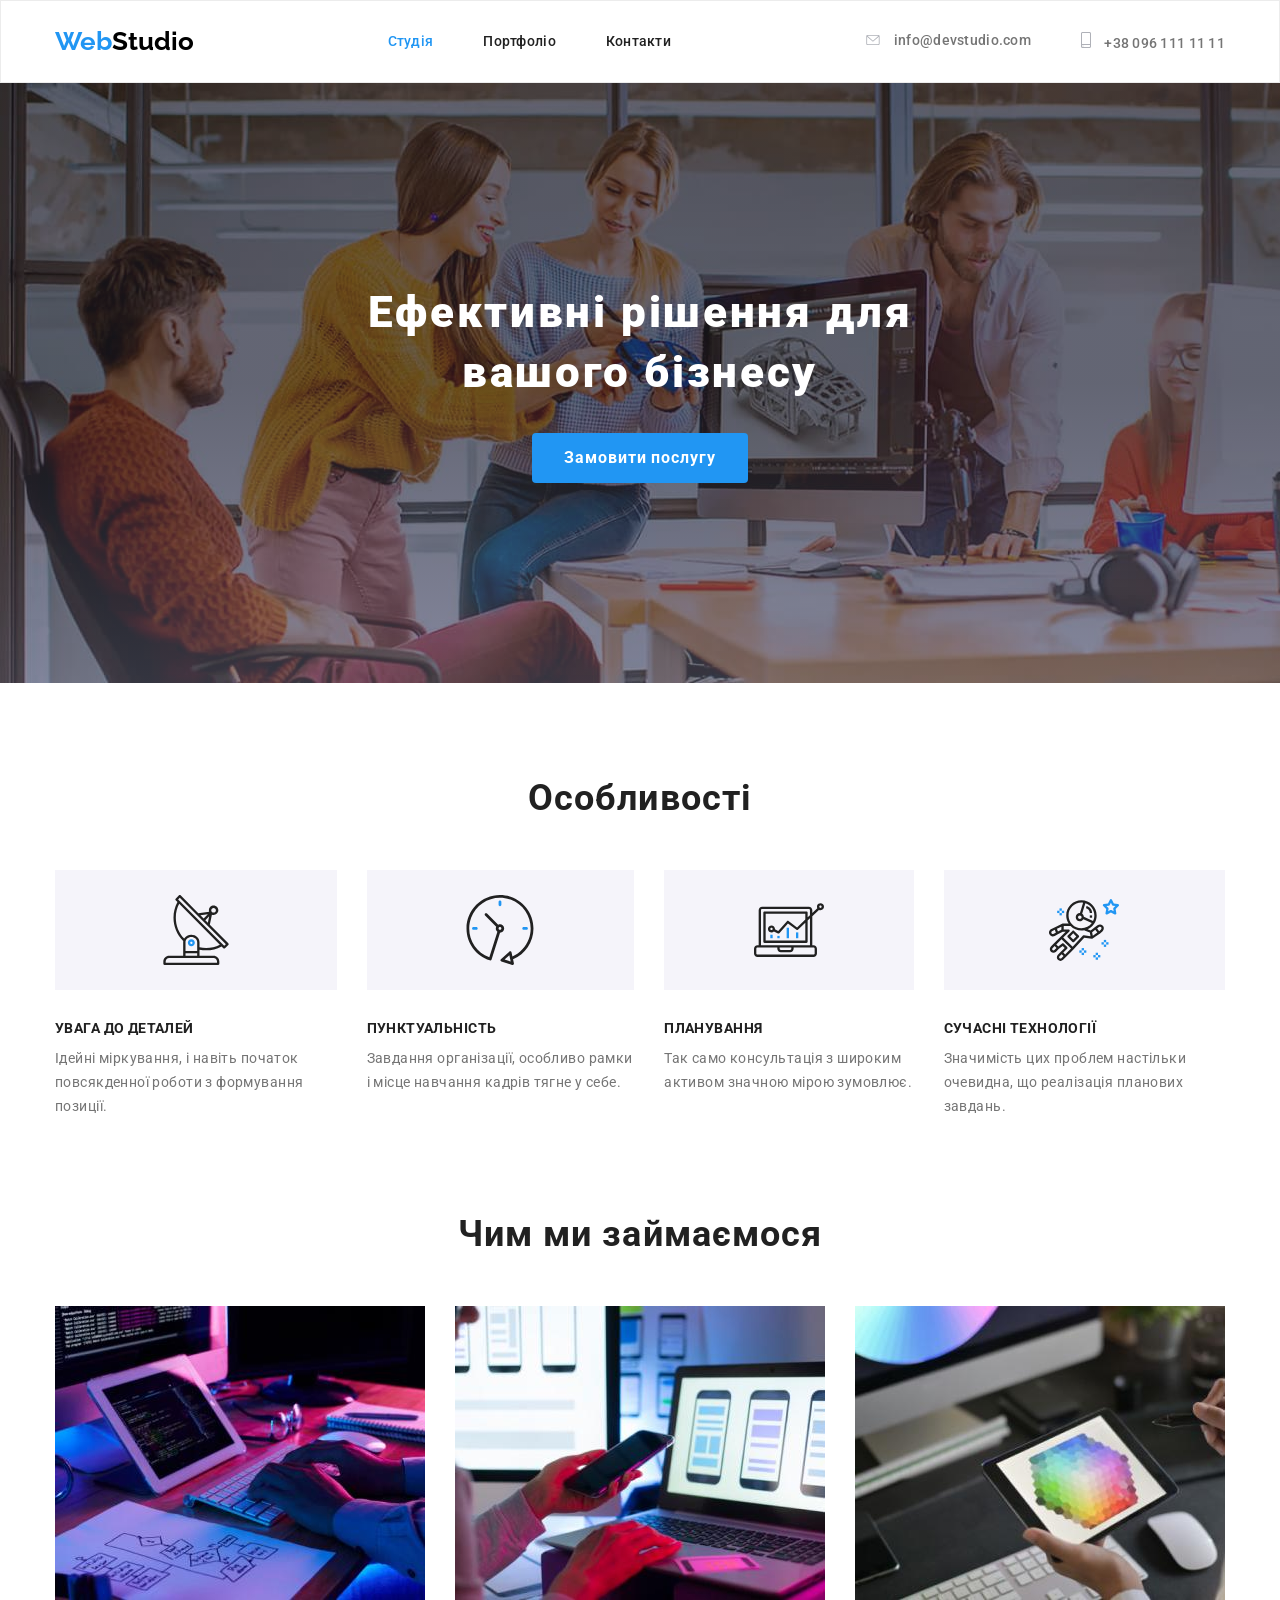
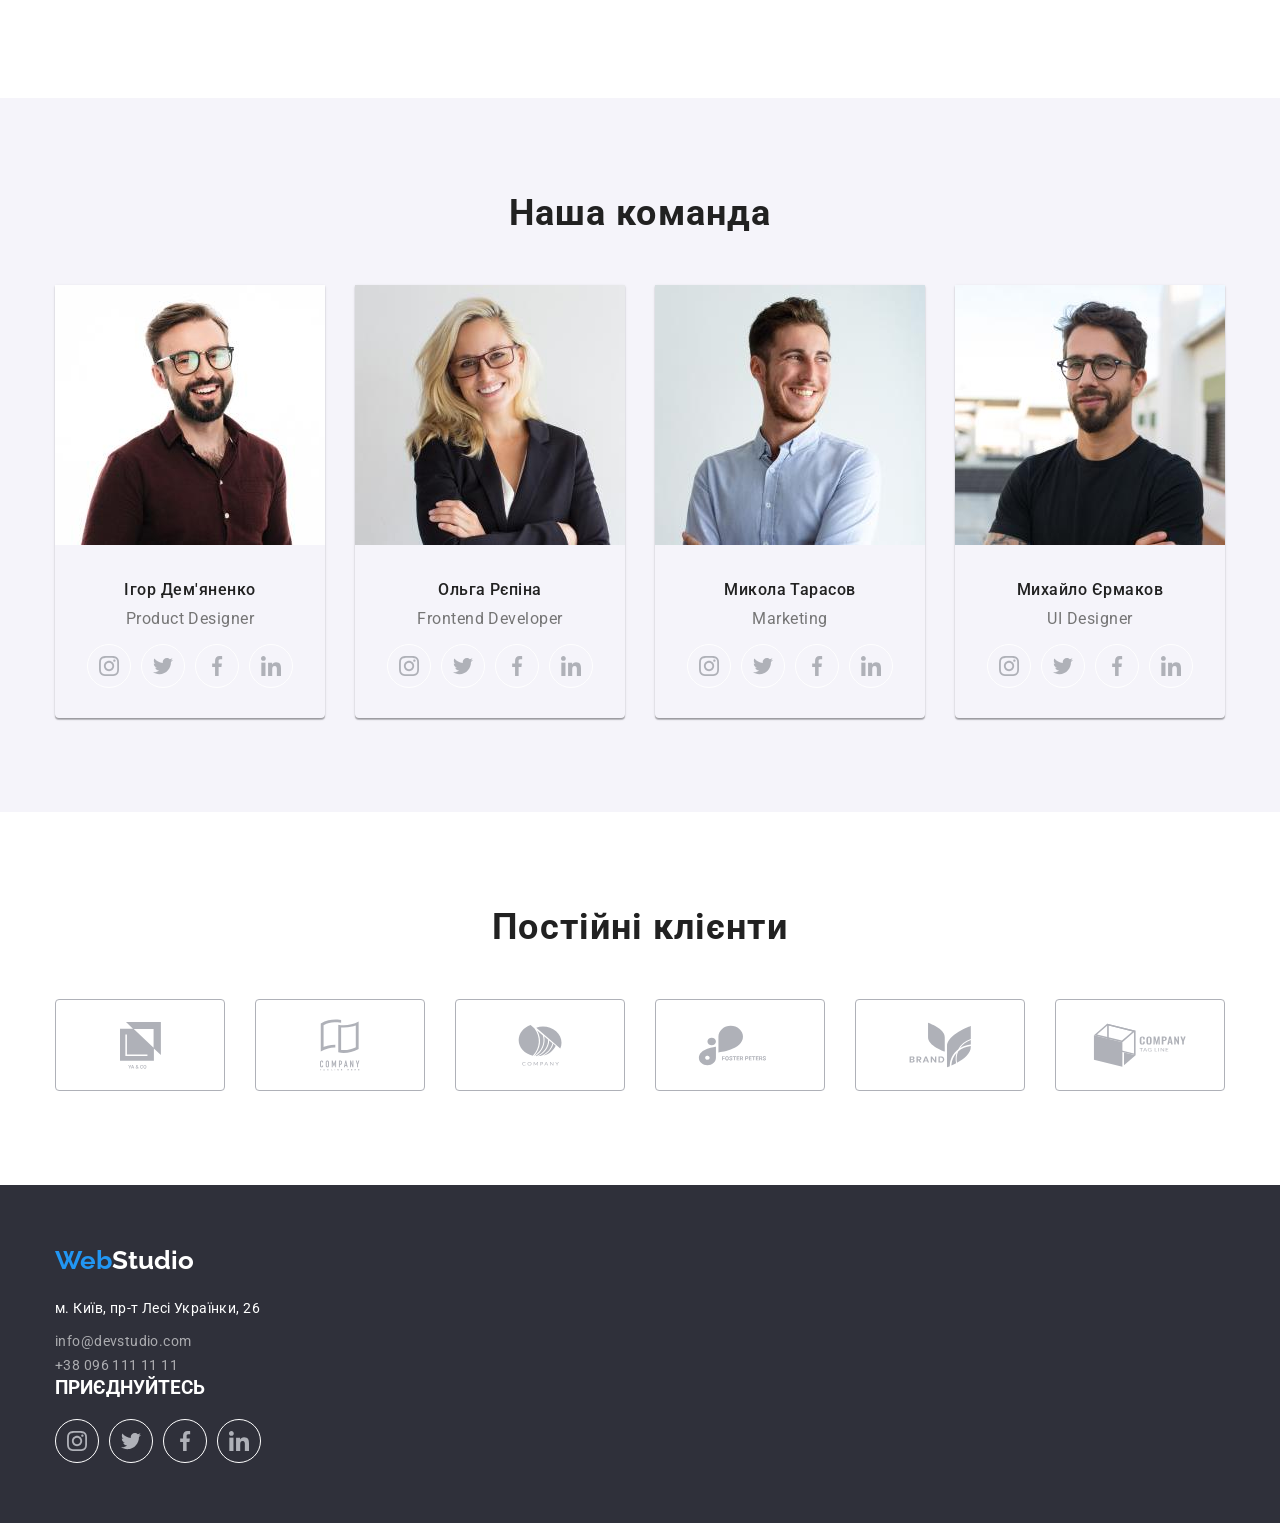
==== commit 7b4b80ef: "Декоративные эффекты и элементы - вечер 06.12.2024 1. Исправлены SVG в спрайте - удалены fill и styl" ====
--- a/index.html
+++ b/index.html
@@ -368,42 +368,42 @@
                     fill="#AFB1B8"
                   />
                 </svg> -->
-                <svg class="client-svg">
+                <svg class="client-svg" width="41" height="47">
                   <use href="./icon/icons.svg#icon-client-1"></use>
                 </svg>
               </a>
             </li>
             <li class="client-list-item">
               <a href="" class="client-link" aria-label="Клієнт 2">
-                <svg class="client-svg">
+                <svg class="client-svg" width="40" height="52">
                   <use href="./icon/icons.svg#icon-client-2"></use>
                 </svg>
               </a>
             </li>
             <li class="client-list-item">
               <a href="" class="client-link" aria-label="Клієнт 3">
-                <svg class="client-svg">
+                <svg class="client-svg" width="44" height="42" >
                   <use href="./icon/icons.svg#icon-client-3"></use>
                 </svg>
               </a>
             </li>
             <li class="client-list-item">
               <a href="" class="client-link" aria-label="Клієнт 4">
-                <svg class="client-svg">
+                <svg class="client-svg"  width="85" height="41" >
                   <use class="client" href="./icon/icons.svg#icon-client-4"></use>
                 </svg>
               </a>
             </li>
             <li class="client-list-item">
               <a href="" class="client-link" aria-label="Клієнт 5">
-                <svg class="client-svg">
+                <svg class="client-svg" width="63" height="46" >
                   <use href="./icon/icons.svg#icon-client-5"></use>
                 </svg>
               </a>
             </li>
             <li class="client-list-item">
               <a href="" class="client-link" aria-label="Клієнт 6">
-                <svg class="client-svg">
+                <svg class="client-svg" width="94" height="44" >
                   <use href="./icon/icons.svg#icon-client-6"></use>
                 </svg>
               </a>
--- a/css/styles.css
+++ b/css/styles.css
@@ -330,8 +330,9 @@
   letter-spacing: 0.06em;
 }
 
-.hero-button:hover {
-  /* Вид курсора при наведении на кнопку */
+.hero-button:hover,
+.hero-button:focus {
+  /* Вид курсора при наведении на кнопку либо при фокусе с клавиатуры */
   cursor: pointer;
 }
 
@@ -512,7 +513,7 @@
   height: 44px;
 }
 
-.social-links > .item {
+.social-links > .item > .link {
   display: flex;
   justify-content: center;
   align-items: center;
@@ -520,7 +521,7 @@
   width: 44px;
   height: 44px;
   border-radius: 22px;
-  border: 1px solid #ffffff;
+  border: 1px solid var(--main-white-color);
 
   cursor: pointer;
 
@@ -534,11 +535,13 @@
   fill: var(--stroke-client-color);
 }
 
-.social-links > .item:hover {
+.social-links > .item > .link:hover,
+.social-links > .item > .link:focus {
   background-color: var(--acsent-color);
 }
 
-.social-links > .item:hover .icon {
+.social-links > .item > .link:hover .icon,
+.social-links > .item > .link:focus .icon {
   fill: var(--main-white-color);
 }
 
@@ -570,16 +573,19 @@
 
 /* Картинка с логотипом */
 .client-svg {
-  max-height: 47px;
-  max-width: 94px;
-  outline: #2196f3 solid 1px;
+  /* Все размеры иконок заданы в теге SVG в HTML-файле */
+  /* max-height: 47px; */
+  /* max-width: 94px; */
+  /* Рамка для отслеживания размера иконки */
+  /* outline: #2196f3 solid 1px; */
   /* Делаем блочный элемент,чтобы убрать стандартный отступ снизу картинки*/
   display: block;
-  fill: #afb1b8;
+  fill: var(--stroke-client-color);
 }
 
 /* При нажатии на иконку с логотипом клиента */
-.client-list-item .client-link:hover {
+.client-list-item .client-link:hover,
+.client-list-item .client-link:focus {
   border-color: var(--acsent-color);
 }
 
@@ -588,7 +594,8 @@
   fill: var(--acsent-color);
 } */
 
-.client-svg:hover {
+.client-list-item .client-link:hover .client-svg,
+.client-list-item .client-link:focus .client-svg {
   fill: var(--acsent-color);
 }
 
@@ -642,7 +649,8 @@
   letter-spacing: 0.03em;
 }
 
-.filter-button:hover {
+.filter-button:hover,
+.filter-button:focus {
   /* Вид курсора при наведении на кнопку */
   cursor: pointer;
 
@@ -676,7 +684,8 @@
   gap: 30px;
 }
 
-.project-item:hover {
+.project-link:hover,
+.project-link:focus {
   /* Многослойная тень при наведении на проект */
   box-shadow: 0px 1px 1px 0px rgba(0, 0, 0, 0.12), 0px 4px 4px 0px rgba(0, 0, 0, 0.06),
     1px 4px 6px 0px rgba(0, 0, 0, 0.16);
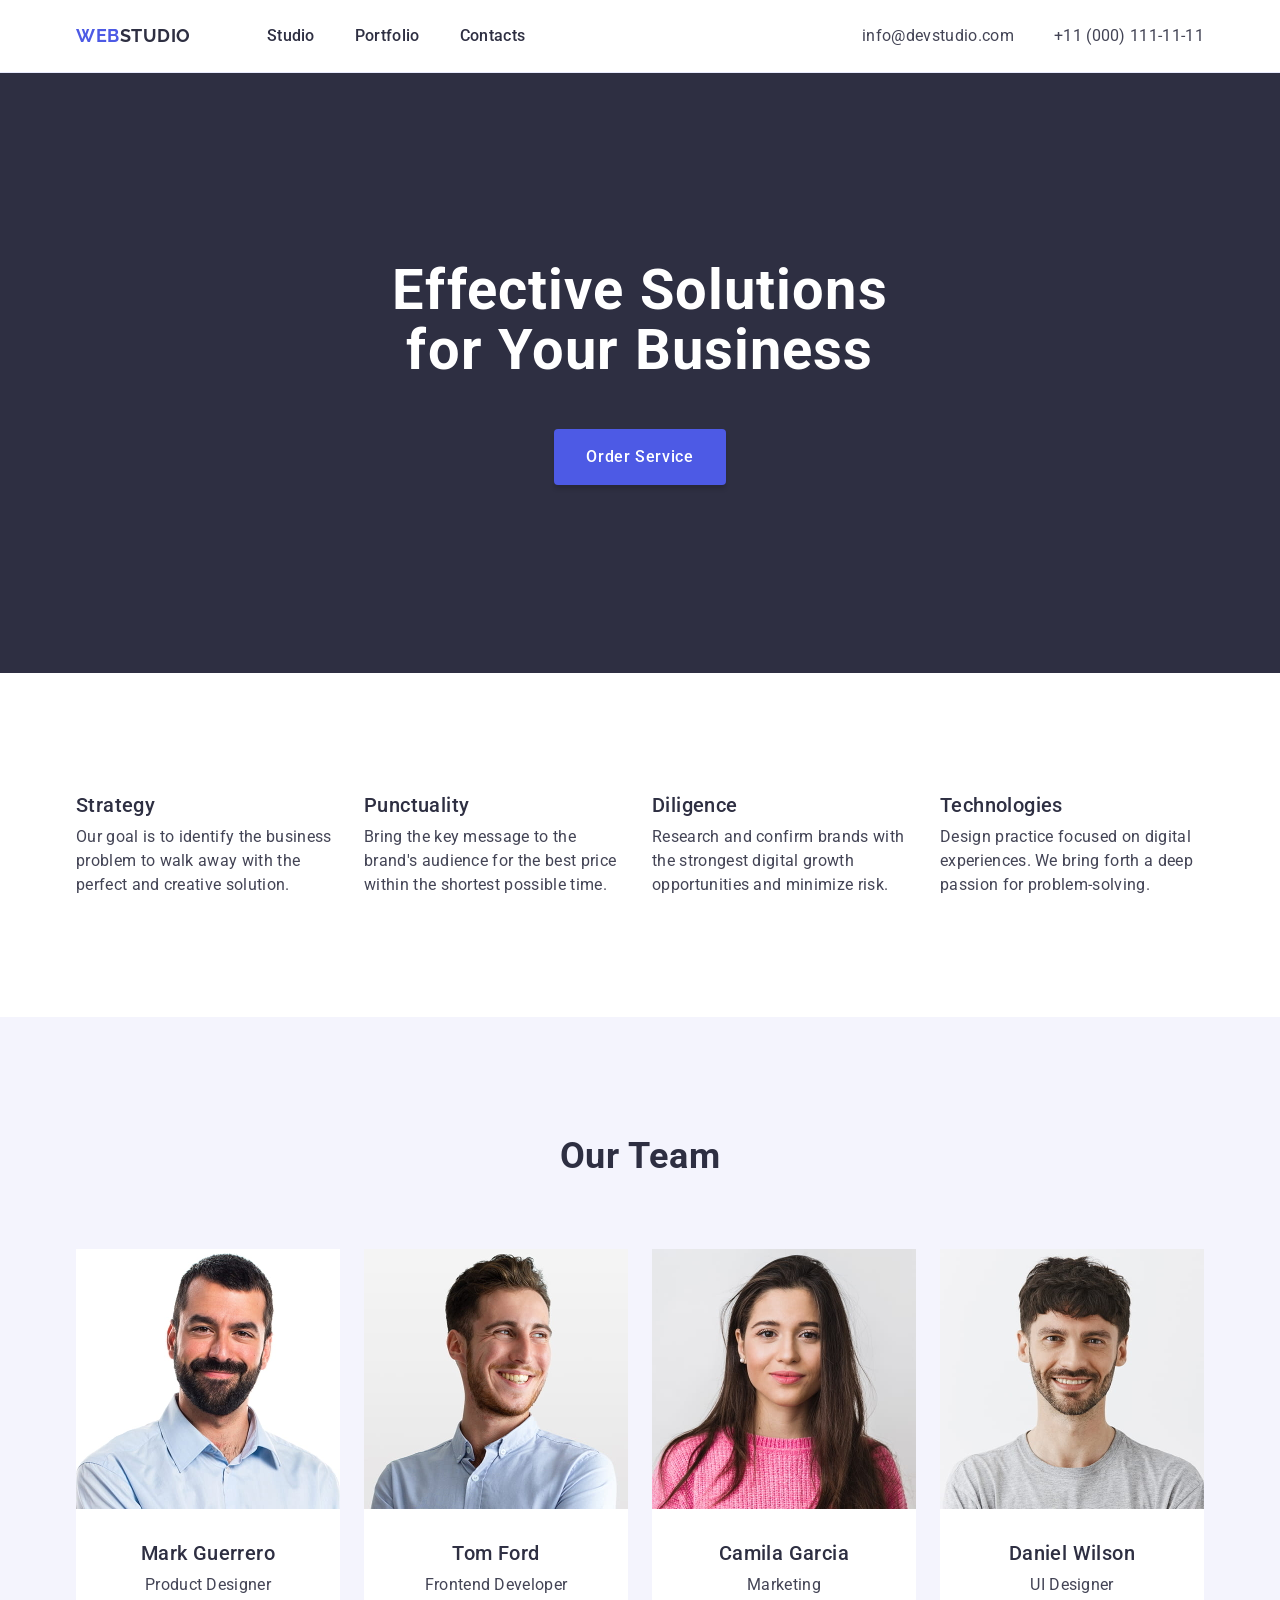
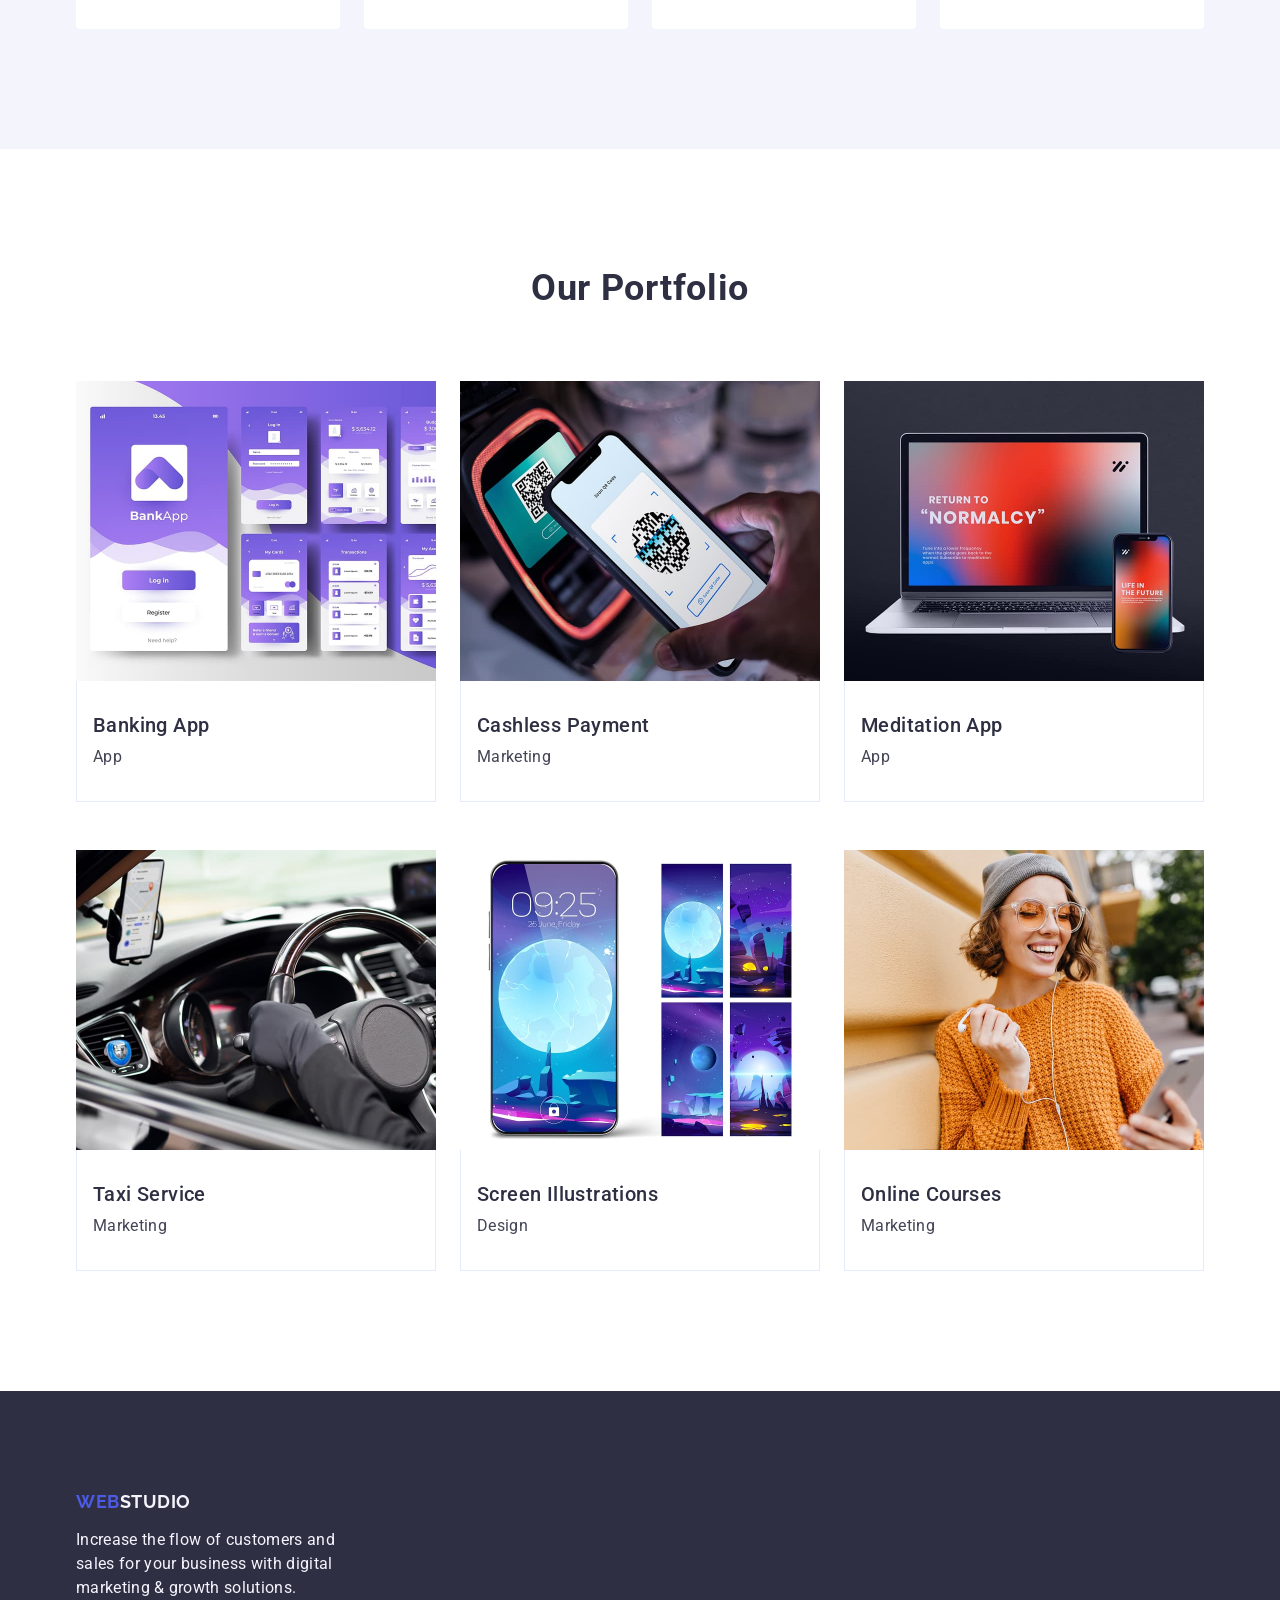
==== commit 5857cf41: "01 - Add all files HW#3" ====
--- a/index.html
+++ b/index.html
@@ -1,468 +1,270 @@
 <!DOCTYPE html>
-<html lang="uk">
-  <!-- Главный язык документа -->
+<html lang="en">
+  <!-- Головна мова сайта -->
+  <!-- Main language of the document -->
   <head>
-    <!-- Кодировку страницы необходимо указать для того, чтобы браузер корректно отобразил текст -->
     <meta charset="UTF-8" />
-
-    <!-- Краткое описание содержания помогает поисковым системам лучше проиндексировать страницу -->
-    <meta name="description" content="Дизайн та розробка сайтів - Головна сторінка" />
-
-    <!-- -->
     <meta name="viewport" content="width=device-width, initial-scale=1.0" />
-
-    <!-- Заголовок страницы, который отображается во вкладке браузера -->
-    <!-- Текст заголовка содержит краткое описание содержимого веб-страницы -->
-    <!-- Длина заголовка должна быть не более 60 символов, чтобы полностью поместиться в заголовке -->
     <title>WebStudio</title>
-
-    <!-- Подключение шрифтов -->
+    <!-- Підключення шрифтів (crossorigin - для безпечної загрузки) -->
     <link rel="preconnect" href="https://fonts.googleapis.com" />
     <link rel="preconnect" href="https://fonts.gstatic.com" crossorigin />
     <link
-      href="https://fonts.googleapis.com/css2?family=Raleway:wght@700&family=Roboto:wght@400;500;700;900&display=swap"
+      href="https://fonts.googleapis.com/css2?family=Raleway:wght@700&family=Roboto:wght@400;500;700&display=swap"
       rel="stylesheet"
     />
 
-    <!-- подключается нормализатор стилей для всех браузеров - перед подключением остальных стилей -->
+    <!-- Спочатку підключаємо нормалізатор стилів -->
     <link
       rel="stylesheet"
-      href="https://cdnjs.cloudflare.com/ajax/libs/modern-normalize/1.0.0/modern-normalize.min.css"
+      href="https://cdnjs.cloudflare.com/ajax/libs/modern-normalize/3.0.1/modern-normalize.min.css"
     />
-
-    <!-- Подключение внешнего файла со стилями -->
+    <!-- Підключаємо стилі сайту -->
     <link rel="stylesheet" href="./css/styles.css" />
   </head>
+  
   <body class="page">
-    <!-- Заголовок -->
+    <!-- Верхня лінія сайту -->
+    <!-- Top line of the site -->
     <header class="page-header">
       <div class="container">
-        <!-- Ссылка - На основную страничку сайта -->
-        <a href="./index.html" title="Перехід на основну сторінку" class="logo link"
-          ><span class="logo-blue">Web</span><span class="logo-black">Studio</span></a
-        >
-        <!-- Навигация - это ссылки на другие странички -->
-        <nav>
-          <ul class="nav-site list">
-            <li class="item">
-              <a href="./index.html" title="Основна сторінка" class="link current">Студія</a>
-            </li>
-            <li class="item">
-              <a href="./portfolio.html" title="Наші проекти" class="link">Портфоліо</a>
-            </li>
-            <li class="item"><a href="" title="Наші контакти" class="link">Контакти</a></li>
+        <!-- Навігація – це посилання на інші сторінки -->
+        <!-- Navigation is links to other pages -->
+        <nav class="nav">
+          <!-- Посилання - На основну сторінку сайту -->
+          <!-- Link - To the main page of the site -->
+          <a href="./index.html" class="logo"
+            >Web<span class="logo-end">Studio</span></a
+          >
+  
+          <ul class="main-menu">
+            <li class="menu-item"><a href="./index.html" class="menu-link">Studio</a></li>
+            <li class="menu-item"><a href="" class="menu-link">Portfolio</a></li>
+            <li class="menu-item"><a href="" class="menu-link">Contacts</a></li>
           </ul>
         </nav>
-        <ul class="nav-adress list">
-          <li class="item">
-            <a href="mailto:info@devstudio.com" title="Напиши" class="email link">
-              <svg  width="16" height="10" class="email icon">
-                <use href="./icon/icons.svg#icon-envelope" ></use>
-              </svg>
-              info@devstudio.com</a
-            >
-          </li>
-          <li class="item">
-            <a href="tel:+380961111111" title="Подзвони" class="tel link">
-              <svg width="10" height="16" class="tel icon">
-                <use href="./icon/icons.svg#icon-smartphone"></use>
-              </svg>
-              +38 096 111 11 11</a
-            >
-          </li>
-        </ul>
+  
+        <address class="address">
+          <ul class="address-list">
+            <li>
+              <a href="mailto:info@devstudio.com"  class="address-link">info@devstudio.com</a>
+            </li>
+            <li>
+              <a href="tel:+110001111111" class="address-link">+11 (000) 111-11-11</a>
+            </li>
+          </ul>
+        </address>
       </div>
     </header>
+
     <main>
-      <!-- Шапка -->
+      <!-- Секція - Понукання до дії -->
+      <!-- Section - Call to action -->
       <section class="hero">
-        <h1 class="hero-title">Ефективні рішення для <br />вашого бізнесу</h1>
-        <button type="button" class="hero-button">Замовити послугу</button>
-      </section>
-
-      <!-- Наши Преимущества -->
-      <section class="section no-padding-bottom">
-        <div class="feature container">
-          <h2 class="feature section-title" aria-label="Особливості">Особливості</h2>
-          <ul class="feature-list list">
-            <li class="item antenna">
-              <div class="feature-item-icon">
-                <svg width="70" height="70" class="icon">
-                  <use href="./icon/icons.svg#icon-antenna"></use>
-                </svg>
-              </div>
-
-              <h3 class="title">УВАГА ДО ДЕТАЛЕЙ</h3>
-              <p class="text">
-                Ідейні міркування, і навіть початок повсякденної роботи з формування позиції.
-              </p>
-            </li>
-            <li class="item clock">
-              <div class="feature-item-icon">
-                <svg width="70" height="70" class="icon">
-                  <use href="./icon/icons.svg#icon-clock"></use>
-                </svg>
-              </div>
-
-              <h3 class="title">ПУНКТУАЛЬНІСТЬ</h3>
-              <p class="text">
-                Завдання організації, особливо рамки і місце навчання кадрів тягне у себе.
-              </p>
-            </li>
-            <li class="item diagram">
-              <div class="feature-item-icon">
-                <svg width="70" height="70" class="icon">
-                  <use href="./icon/icons.svg#icon-diagram"></use>
-                </svg>
-              </div>
-
-              <h3 class="title">ПЛАНУВАННЯ</h3>
-              <p class="text">Так само консультація з широким активом значною мірою зумовлює.</p>
-            </li>
-            <li class="item astronaut">
-              <div class="feature-item-icon">
-                <svg width="70" height="70" class="icon">
-                  <use href="./icon/icons.svg#icon-astronaut"></use>
-                </svg>
-              </div>
-
-              <h3 class="title">СУЧАСНІ ТЕХНОЛОГІЇ</h3>
-              <p class="text">
-                Значимість цих проблем настільки очевидна, що реалізація планових завдань.
-              </p>
-            </li>
-          </ul>
+        <div class="container">
+          <h1 class="hero-title">Effective Solutions for Your Business</h1>
+          <button type="button" class="hero-button">Order Service</button>
         </div>
       </section>
 
-      <!-- Чем мы занимаемся -->
-      <section class="section work">
-        <div class="container">
-          <h2 class="section-title">Чим ми займаємося</h2>
-          <ul class="work-list list">
-            <li class="work-list-item">
-              <a href=""
-                ><img
-                  src="./images/type-work-1.jpg"
-                  alt="Вид роботи 1"
-                  width="370"
-                  height="294"
-                  class="link"
-              /></a>
-            </li>
-            <li class="work-list-item">
-              <a href=""
-                ><img
-                  src="./images/type-work-2.jpg"
-                  alt="Вид роботи 2"
-                  width="370"
-                  height="294"
-                  class="link"
-              /></a>
-            </li>
-            <li class="work-list-item">
-              <a href=""
-                ><img
-                  src="./images/type-work-3.jpg"
-                  alt="Вид роботи 3"
-                  width="370"
-                  height="294"
-                  class="link"
-              /></a>
+      <!-- Переваги -->
+      <!-- Features -->
+      <section class="section feature">
+        <div class="container">
+          <h2 class="section-title visually-hidden">Features</h2>
+          <ul class="feature-list">
+            <!-- feature - 1 -->
+            <li class="feature-item">
+              <h3 class="feature-title">Strategy</h3>
+              <p class="feature-text">
+                Our goal is to identify the business problem to walk away with the
+                perfect and creative solution.
+              </p>
+            </li>
+            <!-- feature - 2 -->
+            <li class="feature-item">
+              <h3 class="feature-title">Punctuality</h3>
+              <p class="feature-text">
+                Bring the key message to the brand's audience for the best price
+                within the shortest possible time.
+              </p>
+            </li>
+            <!-- feature - 3 -->
+            <li class="feature-item">
+              <h3 class="feature-title">Diligence</h3>
+              <p class="feature-text">
+                Research and confirm brands with the strongest digital growth
+                opportunities and minimize risk.
+              </p>
+            </li>
+            <!-- feature - 4 -->
+            <li class="feature-item">
+              <h3 class="feature-title">Technologies</h3>
+              <p class="feature-text">
+                Design practice focused on digital experiences. We bring forth a
+                deep passion for problem-solving.
+              </p>
+            </li>
+        </ul>
+        </div>      
+      </section>
+
+      <!-- Наша команда -->
+      <!-- Our Team -->
+      <section class="section team">
+        <div class="container">
+          <h2 class="section-title">Our Team</h2>
+          <ul class="card-list">
+            <!-- team card 1 -->
+            <li class="card-item">
+              <img class="card-img"
+                src="./images/teamcard-1.jpg"
+                alt="Photo Mark Guerrero"                
+              />
+              <div class="card-content">
+                <h3 class="card-name">Mark Guerrero</h3>
+                <p class="card-position">Product Designer</p>
+              </div>
+            </li>
+            <!-- team card 2 -->
+            <li class="card-item">
+              <img class="card-img"
+                src="./images/teamcard-2.jpg"
+                alt="Photo Tom Ford"
+              />
+              <div class="card-content">
+                <h3 class="card-name">Tom Ford</h3>
+                <p class="card-position">Frontend Developer</p>
+              </div>
+            </li>
+            <!-- team card 3 -->
+            <li class="card-item">
+              <img class="card-img"
+                src="./images/teamcard-3.jpg"
+                alt="Photo Camila Garcia"
+              />
+              <div class="card-content">
+                <h3 class="card-name">Camila Garcia</h3>
+                <p class="card-position">Marketing</p>
+              </div>
+            </li>
+            <!-- team card 4 -->
+            <li class="card-item">
+              <img class="card-img"
+                src="./images/teamcard-4.jpg"
+                alt="Photo Daniel Wilson"
+              />
+              <div class="card-content">
+                <h3 class="card-name">Daniel Wilson</h3>
+                <p class="card-position">UI Designer</p>
+              </div>
             </li>
           </ul>
         </div>
-      </section>
-
-      <!-- Наша команда-->
-      <section class="section team">
-        <div class="container">
-          <h2 class="section-title">Наша команда</h2>
-          <ul class="team-list list">
-            <!-- team card 1 -->
-            <li class="team-list-item">
-              <img
-                src="./images/team-1.jpg"
-                alt="Фото Ігор Дем'яненко"
-                width="270"
-                height="260"
-                class="photo"
-              />
-              <h3 class="name">Ігор Дем'яненко</h3>
-              <p class="type-worker">Product Designer</p>
-              <ul class="social-links list">
-                <li class="item">
-                  <a href="" class="link" aria-label="instagram">
-                    <svg class="icon" width="20" height="20">
-                      <use href="./icon/icons.svg#icon-instagram"></use>
-                    </svg>
-                  </a>
-                </li>
-                <li class="item">
-                  <a href="" class="link" aria-label="twitter">
-                    <svg class="icon" width="20" height="20">
-                      <use href="./icon/icons.svg#icon-twitter"></use>
-                    </svg>
-                  </a>
-                </li>
-                <li class="item">
-                  <a href="" class="link" aria-label="facebook">
-                    <svg class="icon" width="20" height="20">
-                      <use href="./icon/icons.svg#icon-facebook"></use>
-                    </svg>
-                  </a>
-                </li>
-                <li class="item">
-                  <a href="" class="link" aria-label="linkedin">
-                    <svg class="icon" width="20" height="20">
-                      <use href="./icon/icons.svg#icon-linkedin"></use>
-                    </svg>
-                  </a>
-                </li>
-              </ul>
-            </li>
-            <!-- team card 2 -->
-            <li class="team-list-item">
-              <img
-                src="./images/team-2.jpg"
-                alt="Фото Ольга Рєпіна"
-                width="270"
-                height="260"
-                class="photo"
-              />
-              <h3 class="name">Ольга Рєпіна</h3>
-              <p class="type-worker">Frontend Developer</p>
-              <ul class="social-links list">
-                <li class="item">
-                  <a href="" class="link">
-                    <svg class="icon" width="20" height="20">
-                      <use href="./icon/icons.svg#icon-instagram"></use>
-                    </svg>
-                  </a>
-                </li>
-                <li class="item">
-                  <a href="" class="link">
-                    <svg class="icon" width="20" height="20">
-                      <use href="./icon/icons.svg#icon-twitter"></use>
-                    </svg>
-                  </a>
-                </li>
-                <li class="item">
-                  <a href="" class="link">
-                    <svg class="icon" width="20" height="20">
-                      <use href="./icon/icons.svg#icon-facebook"></use>
-                    </svg>
-                  </a>
-                </li>
-                <li class="item">
-                  <a href="" class="link">
-                    <svg class="icon" width="20" height="20">
-                      <use href="./icon/icons.svg#icon-linkedin"></use>
-                    </svg>
-                  </a>
-                </li>
-              </ul>
-            </li>
-            <!-- team card 3 -->
-            <li class="team-list-item">
-              <img
-                src="./images/team-3.jpg"
-                alt="Фото Микола Тарасов"
-                width="270"
-                height="260"
-                class="photo"
-              />
-              <h3 class="name">Микола Тарасов</h3>
-              <p class="type-worker">Marketing</p>
-              <ul class="social-links list">
-                <li class="item">
-                  <a href="" class="link">
-                    <svg class="icon" width="20" height="20">
-                      <use href="./icon/icons.svg#icon-instagram"></use>
-                    </svg>
-                  </a>
-                </li>
-                <li class="item">
-                  <a href="" class="link">
-                    <svg class="icon" width="20" height="20">
-                      <use href="./icon/icons.svg#icon-twitter"></use>
-                    </svg>
-                  </a>
-                </li>
-                <li class="item">
-                  <a href="" class="link">
-                    <svg class="icon" width="20" height="20">
-                      <use href="./icon/icons.svg#icon-facebook"></use>
-                    </svg>
-                  </a>
-                </li>
-                <li class="item">
-                  <a href="" class="link">
-                    <svg class="icon" width="20" height="20">
-                      <use href="./icon/icons.svg#icon-linkedin"></use>
-                    </svg>
-                  </a>
-                </li>
-              </ul>
-            </li>
-            <!-- team card 4 -->
-            <li class="team-list-item">
-              <img
-                src="./images/team-4.jpg"
-                alt="Фото Михайло Єрмаков"
-                width="270"
-                height="260"
-                class="photo"
-              />
-              <h3 class="name">Михайло Єрмаков</h3>
-              <p class="type-worker">UI Designer</p>
-              <ul class="social-links list">
-                <li class="item">
-                  <a href="" class="link">
-                    <svg class="icon" width="20" height="20">
-                      <use href="./icon/icons.svg#icon-instagram"></use>
-                    </svg>
-                  </a>
-                </li>
-                <li class="item">
-                  <a href="" class="link">
-                    <svg class="icon" width="20" height="20">
-                      <use href="./icon/icons.svg#icon-twitter"></use>
-                    </svg>
-                  </a>
-                </li>
-                <li class="item">
-                  <a href="" class="link">
-                    <svg class="icon" width="20" height="20">
-                      <use href="./icon/icons.svg#icon-facebook"></use>
-                    </svg>
-                  </a>
-                </li>
-                <li class="item">
-                  <a href="" class="link">
-                    <svg class="icon" width="20" height="20">
-                      <use href="./icon/icons.svg#icon-linkedin"></use>
-                    </svg>
-                  </a>
-                </li>
-              </ul>
-            </li>
+        
+      </section>
+
+      <!-- Наше портфоліо -->
+      <!-- Our Portfolio -->
+      <section class="section projects">
+        <div class="container">
+          <h2 class="section-title">Our Portfolio</h2>
+          <ul class="project-list">
+
+            <!-- Project - 1 -->
+            <li class="project-item">
+              <img class="project-img"
+                src="./images/project-1.jpg"
+                alt="Project Banking App"
+              />            
+              <div class="project-content">
+                <h3 class="project-title">Banking App</h3>
+                <p class="project-type">App</p>
+              </div>
+            </li>
+
+            <!-- Project - 2 -->
+            <li class="project-item">
+              <img class="project-img"
+                src="./images/project-2.jpg"
+                alt="Project Cashless Payment"
+              />
+              <div class="project-content">
+                <h3 class="project-title">Cashless Payment</h3>
+                <p class="project-type">Marketing</p>
+              </div>
+            </li>
+
+            <!-- Project - 3 -->
+            <li class="project-item">
+              <img class="project-img"
+                src="./images/project-3.jpg"
+                alt="Project Meditation App"
+              />
+              <div class="project-content">
+                <h3 class="project-title">Meditation App</h3>
+                <p class="project-type">App</p>
+              </div>
+            </li>
+
+            <!-- Project - 4 -->
+            <li class="project-item">
+              <img class="project-img"
+                src="./images/project-4.jpg"
+                alt="Project Taxi Service"
+              />
+              <div class="project-content">
+                <h3 class="project-title">Taxi Service</h3>
+                <p class="project-type">Marketing</p>
+              </div>
+            </li>
+
+            <!-- Project - 5 -->
+            <li class="project-item">
+              <img class="project-img"
+                src="./images/project-5.jpg"
+                alt="Project Screen Illustrations"
+              />
+              <div class="project-content">
+                <h3 class="project-title">Screen Illustrations</h3>
+                <p class="project-type">Design</p>
+              </div>
+            </li>
+
+            <!-- Project - 6 -->
+            <li class="project-item">
+              <img class="project-img"
+                src="./images/project-6.jpg"
+                alt="Project Online Courses"
+              />
+              <div class="project-content">
+                <h3 class="project-title">Online Courses</h3>
+                <p class="project-type">Marketing</p>
+              </div>
+            </li>
+
           </ul>
         </div>
-      </section>
-
-      <!-- Клиенты -->
-      <section class="section client">
-        <div class="container">
-          <h2 class="section-title">Постійні клієнти</h2>
-          <ul class="client-list list">
-            <li class="client-list-item">
-              <a href="" class="client-link" aria-label="Клієнт 1">
-                <!-- Встроенный SVG -->
-                <!-- <svg class="client-svg" viewBox="0 0 41 47" xmlns="http://www.w3.org/2000/svg">
-                  <path
-                    class="path"
-                    fill-rule="evenodd"
-                    clip-rule="evenodd"
-                    d="M6 0L13.0078 6.63413L0 6.62646V38.8137H34V26.507L41 33.1338V0H6ZM33.6924 25.7283L13.8226 6.91796H33.6924V25.7283ZM27.5231 34.1055H5.38008V12.4579H6.9453V32.6397H27.5231V34.1055ZM10.6089 43.0991L9.79102 44.7837L8.97314 43.0991H8.28711L9.48096 45.3452V46.6538H10.1011V45.3452L11.2925 43.0991H10.6089ZM11.6367 46.6538L11.9248 45.8262H13.3018L13.5923 46.6538H14.2368L12.8916 43.0991H12.3374L10.9946 46.6538H11.6367ZM12.6133 43.8535L13.1284 45.3281H12.0981L12.6133 43.8535ZM15.8701 45.2427C15.7806 45.3794 15.7358 45.5299 15.7358 45.6943C15.7358 45.9938 15.8408 46.2371 16.0508 46.4243C16.2624 46.6099 16.5439 46.7026 16.8955 46.7026C17.2471 46.7026 17.5498 46.6074 17.8037 46.417L18.0039 46.6538H18.6924L18.1699 46.0361C18.375 45.7562 18.4775 45.3973 18.4775 44.9595H17.9624C17.9624 45.1987 17.9128 45.416 17.8135 45.6113L17.1274 44.8008L17.3691 44.625C17.54 44.5013 17.6629 44.3776 17.7378 44.2539C17.8127 44.1286 17.8501 43.9919 17.8501 43.8438C17.8501 43.6191 17.7671 43.4312 17.6011 43.2798C17.4367 43.1268 17.2251 43.0503 16.9663 43.0503C16.6798 43.0503 16.452 43.1317 16.2827 43.2944C16.1134 43.4556 16.0288 43.6753 16.0288 43.9536C16.0288 44.0675 16.0557 44.1855 16.1094 44.3076C16.1647 44.4297 16.2616 44.5778 16.3999 44.752C16.1362 44.9408 15.9596 45.1043 15.8701 45.2427ZM17.4741 46.0288C17.3 46.1623 17.1128 46.229 16.9126 46.229C16.7352 46.229 16.5936 46.1777 16.4878 46.0752C16.382 45.9727 16.3291 45.8392 16.3291 45.6748C16.3291 45.4844 16.4268 45.3151 16.6221 45.167L16.6978 45.1133L17.4741 46.0288ZM16.8369 44.4541C16.6693 44.2474 16.5854 44.0757 16.5854 43.939C16.5854 43.8201 16.6196 43.7217 16.688 43.6436C16.7563 43.5654 16.8483 43.5264 16.9639 43.5264C17.0713 43.5264 17.16 43.5597 17.23 43.6265C17.3 43.6916 17.335 43.7705 17.335 43.8633C17.335 44.0033 17.2845 44.118 17.1836 44.2075L17.1079 44.2686L16.8369 44.4541ZM22.623 46.3853C22.8672 46.172 23.0072 45.8758 23.043 45.4966H22.4277C22.3952 45.7505 22.3179 45.932 22.1958 46.041C22.0737 46.1501 21.8914 46.2046 21.6489 46.2046C21.3836 46.2046 21.1818 46.1037 21.0435 45.9019C20.9067 45.7 20.8384 45.4071 20.8384 45.0229V44.708C20.8416 44.3288 20.9149 44.0415 21.0581 43.8462C21.203 43.6493 21.4097 43.5508 21.6782 43.5508C21.9093 43.5508 22.0843 43.6077 22.2031 43.7217C22.3236 43.834 22.3984 44.0179 22.4277 44.2734H23.043C23.0039 43.8844 22.8647 43.5833 22.6255 43.3701C22.3862 43.1569 22.0705 43.0503 21.6782 43.0503C21.3869 43.0503 21.1297 43.1195 20.9067 43.2578C20.6854 43.3962 20.5153 43.5931 20.3965 43.8486C20.2777 44.1042 20.2183 44.3996 20.2183 44.7349V45.0669C20.2231 45.394 20.2842 45.6813 20.4014 45.9287C20.5186 46.1761 20.6846 46.3674 20.8994 46.5024C21.1159 46.6359 21.3657 46.7026 21.6489 46.7026C22.0542 46.7026 22.3789 46.5968 22.623 46.3853ZM26.2534 45.8872C26.3739 45.6235 26.4341 45.3175 26.4341 44.9692V44.7715C26.4325 44.4248 26.3706 44.1213 26.2485 43.8608C26.1265 43.5988 25.9531 43.3986 25.7285 43.2603C25.5055 43.1203 25.2492 43.0503 24.9595 43.0503C24.6698 43.0503 24.4126 43.1211 24.188 43.2627C23.965 43.4027 23.7917 43.6053 23.668 43.8706C23.5459 44.1359 23.4849 44.4419 23.4849 44.7886V44.9888C23.4865 45.3289 23.5483 45.6292 23.6704 45.8896C23.7941 46.1501 23.9683 46.3511 24.1929 46.4927C24.4191 46.6326 24.6763 46.7026 24.9644 46.7026C25.2557 46.7026 25.5129 46.6326 25.7358 46.4927C25.9604 46.3511 26.133 46.1493 26.2534 45.8872ZM25.5918 43.8779C25.7415 44.0879 25.8164 44.3898 25.8164 44.7837V44.9692C25.8164 45.3696 25.7423 45.674 25.5942 45.8823C25.4478 46.0907 25.2378 46.1948 24.9644 46.1948C24.6942 46.1948 24.4826 46.0882 24.3296 45.875C24.1782 45.6618 24.1025 45.3599 24.1025 44.9692V44.7642C24.1058 44.3817 24.1823 44.0863 24.332 43.8779C24.4834 43.668 24.6925 43.563 24.9595 43.563C25.2329 43.563 25.4437 43.668 25.5918 43.8779Z"
-                    fill="#AFB1B8"
-                  />
-                </svg> -->
-                <svg class="client-svg" width="41" height="47">
-                  <use href="./icon/icons.svg#icon-client-1"></use>
-                </svg>
-              </a>
-            </li>
-            <li class="client-list-item">
-              <a href="" class="client-link" aria-label="Клієнт 2">
-                <svg class="client-svg" width="40" height="52">
-                  <use href="./icon/icons.svg#icon-client-2"></use>
-                </svg>
-              </a>
-            </li>
-            <li class="client-list-item">
-              <a href="" class="client-link" aria-label="Клієнт 3">
-                <svg class="client-svg" width="44" height="42" >
-                  <use href="./icon/icons.svg#icon-client-3"></use>
-                </svg>
-              </a>
-            </li>
-            <li class="client-list-item">
-              <a href="" class="client-link" aria-label="Клієнт 4">
-                <svg class="client-svg"  width="85" height="41" >
-                  <use class="client" href="./icon/icons.svg#icon-client-4"></use>
-                </svg>
-              </a>
-            </li>
-            <li class="client-list-item">
-              <a href="" class="client-link" aria-label="Клієнт 5">
-                <svg class="client-svg" width="63" height="46" >
-                  <use href="./icon/icons.svg#icon-client-5"></use>
-                </svg>
-              </a>
-            </li>
-            <li class="client-list-item">
-              <a href="" class="client-link" aria-label="Клієнт 6">
-                <svg class="client-svg" width="94" height="44" >
-                  <use href="./icon/icons.svg#icon-client-6"></use>
-                </svg>
-              </a>
-            </li>
-          </ul>
-        </div>
+
       </section>
     </main>
-    <!-- Футер - подвал сайта -->
-    <footer>
+
+    <!-- Футер -->
+    <!-- footer -->
+    <footer class="page-footer">
       <div class="container">
-        <a href="./index.html" title="Перехід на основну сторінку" class="logo link"
-          ><span class="logo-blue">Web</span><span class="logo-white">Studio</span></a
-        >
-        <address>
-          <p class="description">м. Київ, пр-т Лесі Українки, 26</p>
-          <p>
-            <a href="mailto:info@devstudio.com" title="Напиши" class="email link"
-              >info@devstudio.com</a
-            >
+          <!-- Посилання - На основну сторінку сайту -->
+          <!-- Link - To the main page of the site -->
+          <a href="./index.html" class="logo"
+            >Web<span class="logo-end">Studio</span></a
+          >
+          <p class="text-footer">
+            Increase the flow of customers and sales for your business with digital
+            marketing & growth solutions.
           </p>
-          <p><a href="tel:+380961111111" title="Подзвони" class="tel link">+38 096 111 11 11</a></p>
-        </address>
-
-        <div class="social">
-          <h3 class="title">ПРИЄДНУЙТЕСЬ</h3>
-              <ul class="social-links list">
-                <li class="item">
-                  <a href="" class="link" aria-label="instagram">
-                    <svg class="icon" width="20" height="20">
-                      <use href="./icon/icons.svg#icon-instagram"></use>
-                    </svg>
-                  </a>
-                </li>
-                <li class="item">
-                  <a href="" class="link" aria-label="twitter">
-                    <svg class="icon" width="20" height="20">
-                      <use href="./icon/icons.svg#icon-twitter"></use>
-                    </svg>
-                  </a>
-                </li>
-                <li class="item">
-                  <a href="" class="link" aria-label="facebook">
-                    <svg class="icon" width="20" height="20">
-                      <use href="./icon/icons.svg#icon-facebook"></use>
-                    </svg>
-                  </a>
-                </li>
-                <li class="item">
-                  <a href="" class="link" aria-label="linkedin">
-                    <svg class="icon" width="20" height="20">
-                      <use href="./icon/icons.svg#icon-linkedin"></use>
-                    </svg>
-                  </a>
-                </li>
-              </ul>
-          </ul>
-        </div>
+
       </div>
+
     </footer>
   </body>
 </html>
--- a/css/styles.css
+++ b/css/styles.css
@@ -1,792 +1,477 @@
-/* :root - специфичный аналог селектора <html> в CSS*/
-/* Указываются */
-/* CSS-переменные (кастомные свойства) */
-:root {
-  /* #757575 - p, header - a(email) и a(tel) - не активные */
-  --main-text-color: #757575;
-  /* #212121 - h2, h3, a(nav in header) - не активный*/
-  --second-text-color: #212121;
-  /* #2196F3 - logo, a(nav):hover, button(background)*/
-  --acsent-color: #2196f3;
-  /* #FFFFFF - background-page, h1, button(text), footer - logo, adress (почтовый адрес) */
-  --main-white-color: #ffffff;
-  /* #2F303A - background-hero, background-footer */
-  --background-grey-color: #2f303a;
-  /* #F5F4FA - background-section-team */
-  --background-section-color: #f5f4fa;
-  /* #000000 - logo(header)*/
-  --main-black-color: #000000;
-  /* rgba(255,255,255,0.6) - adress (tel,email) */
-  --text-footer-tel-color: rgba(255, 255, 255, 0.6);
-  /* #ECECEC - обводка-header + line в index.html (между header и main)*/
-  --stroke-index-color: #ececec;
-  /* #EEEEEE - обводка карточки в portfolio.html */
-  --stroke-portfolio-color: #eeeeee;
-  /* #AFB1B8 - обводка карточки в разделе Клиенты */
-  --stroke-client-color: #afb1b8;
-}
-
-/* Палитра основных цветов */
-/* #757575 - p, a(email) и a(tel) - не активные */
-/* #212121 - h2, h3, a(nav in header) - не активный*/
-/* #2196F3 - logo, a(nav):hover, button(background)*/
-/* #FFFFFF - background-page, h1, button(text), footer - logo, adress (почтовый адрес) */
-/* #2F303A - background-hero, background-footer */
-/* #F5F4FA - background-section-team */
-/* #000000 - logo(header)*/
-/* rgba(255,255,255,0.6) - adress (tel,email) */
-/* #ECECEC - обводка-header + line в index.html (между header и main)*/
-/* #EEEEEE - обводка карточки в portfolio.html */
-/* #AFB1B8 - обводка карточки в разделе Клиенты */
-
-/* Шрифты */
-
-.roboto-regular {
+/* Main styles */
+
+/* Глобальні стилі */
+
+/* :root { */
+  /* Шрифти */
+  /* --font-family: 'Roboto', sans-serif; */
+  /* --second-family: 'Raleway', sans-serif; */
+
+  /* Кольори */
+  /* --iris: #4d5ae5; */
+  /* --ocean: #404bbf; */
+  /* --navy-blue: #2e2f42; */
+  /* --green: #31d0aa; */
+  /* --slate: #434455; */
+  /* --light-slate: #8e8f99; */
+  /* --cornflower: #e7e9fc; */
+  /* --cloud: #f4f4fd; */
+  /* --navy-blue-modal: rgba(46, 47, 66, 0.4); */
+  /* --grey: rgba(46, 47, 66, 0.7); */
+  /* --white: #fff; */
+  /* --dairy: #fcfcfc; */
+/* } */
+
+
+*,
+*::before,
+*::after {
+  /* Включаємо content, padding, border = в склад блоку */
+  box-sizing: border-box;
+}
+
+/* Глобальне скидання стилів */
+h1, h2, h3, h4, h5, h6, p {
+  /* Скидання дефолтних відступів */
+	margin: 0;
+}
+
+ul, ol {
+    /* Скидання дефолтних відступів та лівого паддінгу*/
+	margin: 0;
+	padding-left: 0;
+    /* Скидання дефолтних маркерів для списків */
+  list-style-type: none;
+}
+
+a {
+  /* Скидання дефолтного підкреслення для посилань */
+  text-decoration: none;
+}
+
+img {
+  /* Прибираємо нижній проміжок картинок для всього проєкту */
+	display: block;
+  /* Для того, щоб зображення, для якого явно не задано ширину, 
+  автоматично підлаштовувалося під ширину батьківського елемента */
+  max-width: 100%;
+}
+
+
+
+/* Стилі сторінки */
+
+body {
+  /* Скидання дефолтних відступів */
+	margin: 0;
+  
   font-family: 'Roboto', sans-serif;
+  font-size: 16px;
+  /* Інтерліньяж - міжрядковий інтервал */
+  line-height: 1.5;
+  /* Шнтервал між символами */
+  letter-spacing: 0.02em;
+  /* Колір основного тексту - стиль  slate  */
+  color: #434455;
+  background-color: #ffffff;
+}
+
+/* Правила стилів для контейнера (header, footer + кожна секція = контейнер) */
+.container { 
+  width: 1158px;
+  padding: 0 15px;
+  margin: 0 auto;  
+}
+
+/* Стилі для всіх секцій */
+.section {
+  padding-top: 120px;
+  padding-bottom: 120px;
+}
+
+
+/* Хедер сторінки - page-header */
+
+/* Нижняя полоса в один пиксель в .page-header */
+.page-header {
+  /* Внутрішні вертикальні відступи - 24px */
+  padding: 24px 0;
+  /* Колір - стиль cornflower */
+  border-bottom: 1px solid #e7e9fc ;
+}
+
+
+/* Flax-container хедера */
+.page-header .container {
+  display: flex;
+  flex-direction: row;
+  justify-content: space-between;
+  align-items: center;
+}
+
+
+/* Клас для всього логотипу */
+.logo {
+  margin-right: 76px;
+  /* Перевід тексту в верхній регістр */
+  text-transform: uppercase;
+  font-family: 'Raleway', sans-serif;
+  font-weight: 700;
+  font-size: 18px;
+  line-height: 1.17;
+  letter-spacing: 0.03em;
+   /* Колір тексту - стиль  iris  */
+  color: #4d5ae5;
+}
+
+/* Клас для другої частини логотипу в хедері */
+.page-header .logo-end {
+  /* Колір тексту - стиль  navy-blue  */
+  color: #2e2f42;
+}
+
+/* Клас для другої частини логотипу в футері */
+.page-footer .logo-end {
+  /* Колір  - стиль  cloud  */
+  color: #f4f4fd;
+}
+
+/* Flex-container навігації */
+.nav {
+  display: flex;
+  flex-direction: row;
+  align-items: center;
+}
+
+/* Flax-container основного меню */
+.main-menu {
+
+  display: flex;
+  flex-direction: row;
+  gap: 40px;
+}
+
+.menu-link {
+  /* Внутрішні вертикальні відступи - 24px */
+  padding: 24px 0;
+
+  font-weight: 500;
+  /* Колір тексту  - стиль  navy-blue  */
+  color: #2e2f42;
+}
+
+.menu-link:hover,
+.menu-link:focus {
+  /* Колір тексту - стиль  ocean  */
+  color: #404bbf;
+}
+
+
+.address {
+    /* Скидаємо дефолтне значення для стилю - курсив */
+  font-style: normal;
+}
+
+/* Flax-container пунктів адреси */
+.address-list {
+  display: flex;
+  flex-direction: row;
+  gap: 40px;
+}
+
+.address-link {
   font-weight: 400;
-  font-style: normal;
-}
-
-.roboto-medium {
-  font-family: 'Roboto', sans-serif;
+  font-size: 16px;
+  /* Колір тексту посилань - стиль  slate  */
+  color: #434455;
+}
+
+.address-link:hover,
+.address-link:focus {
+  /* Колір - стиль  ocean  */
+  color: #404bbf;
+}
+
+
+/* Cекція  hero  */
+.hero {
+  /* Внутрішні вертикальні відступи */
+  padding: 188px 0;
+  /* Колір - стиль  navy-blue  */
+  background-color: #2e2f42;
+
+  /* Колір - стиль grey (фон над картинкою) */
+  /* --grey: rgba(46, 47, 66, 0.7); */
+  /* background-color: rgba(46, 47, 66, 0.7); */
+
+  /* Фон : градієнт над картинкою */
+  /* background-image: linear-gradient(to bottom, rgba(46, 47, 66, 0.70), rgba(46, 47, 66, 0.70)), url(); */
+
+  /* Повторення у фоні фонової картинки */
+  /* background-repeat: no-repeat; */
+
+  /* Позиціонування фонової картинки по X та Y */
+  /* background-position: center; */
+
+  /* Зміна розміру фонового зображення : cover - Максимально вмістити в блок */
+  /* background-size: cover; */
+  
+}
+
+/* Заголовок */
+.hero-title {
+  max-width: 496px;
+  margin: 0 auto;
+  /* Текст - стиль Header 1 */
+  font-weight: 700;
+  font-size: 56px;
+  line-height: 1.07;
+  letter-spacing: 0.02em;
+  text-align: center;
+  /* Колір - стиль  white  */
+  color: #ffffff;
+}
+
+/* Кнопка */
+.hero-button {
+  display: block;
+
+  /* Відcтуп від тексту */
+  margin-top: 48px;
+
+  /* Вирівнювання кнопки по центру  */
+  margin-left: auto ;
+  margin-right: auto;
+
+  /* Внутрішні відступи (вертикальні - горизонтальні) */
+  padding: 16px 32px;
+
+  min-width: 169px;
+  height: 56px;
+  border: none;
+
+  /* Радіус кнопки */
+  border-radius: 4px;
+
+  /* Тінь кнопки */
+  box-shadow: 0 4px 4px 0 rgba(0, 0, 0, 0.15) ;
+
+  /* Шрифт тексту кнопки */
   font-weight: 500;
-  font-style: normal;
-}
-
-.roboto-bold {
-  font-family: 'Roboto', sans-serif;
-  font-weight: 700;
-  font-style: normal;
-}
-
-.roboto-black {
-  font-family: 'Roboto', sans-serif;
-  font-weight: 900;
-  font-style: normal;
-}
-
-.raleway {
-  font-family: 'Raleway', sans-serif;
-  font-optical-sizing: auto;
-  font-weight: 700;
-  font-style: normal;
-}
-
-/* Задание всем элементам свойства box-sizing: border-box; */
-html {
-  box-sizing: border-box;
-}
-
-/* Наследование свойств для элемента от ближайшего предка */
-/* *, */
-/* *::before, */
-/* *::after { */
-/* box-sizing: inherit; */
-/* } */
-
-/* Обнуление отступов для заголовков и абзаца */
-h1,
-h2,
-h3,
-h4,
-h5,
-h6,
-p {
-  margin: 0;
-  padding: 0;
-}
-
-/* Тело сайта */
-body {
-  /* Обнуление внешних отступов для тела сайта */
-  margin: 0px;
-
-  background-color: var(--main-white-color);
-  color: var(--main-text-color);
-
-  font-family: 'Roboto', sans-serif;
-  font-style: normal;
-}
-
-/* Утилиты */
-
-/* Класс для настройки всех перечней - может быть вторым классом в тегах ul */
-.list {
-  /* Сбросить все отступы по умолчанию */
-  margin: 0;
-  padding: 0;
-  /* Убрать первые точечки в неупорядоченном списке */
-  list-style: none;
-}
-
-/* Это класс, который ограничивает контент размером сетки и устанавливает отступы */
-.container {
-  margin-left: auto;
-  margin-right: auto;
-  width: 1200px;
-  padding-top: 0px;
-  padding-right: 15px;
-  padding-bottom: 0px;
-  padding-left: 15px;
-}
-
-/* Верхняя строка - header */
-.page-header {
-  border: var(--stroke-index-color) solid 1px;
-}
-
-.page-header .container {
-  display: flex;
-  /* Установка всех элементов в строку */
-  flex-direction: row;
-  /* Выравнивание всех элементов контейнера по второстепенной оси - по центру */
-  align-items: center;
-  /* Выравнивание элементов по главной оси  */
-  justify-content: space-between;
-}
-
-/* Логотип - общие свойства */
-.logo {
-  padding-top: 24px;
-  padding-bottom: 24px;
-
-  font-family: 'Raleway', sans-serif;
-  font-optical-sizing: auto;
-  font-weight: 700;
-  font-style: normal;
-  font-size: 26px;
-  line-height: 1.2;
-  letter-spacing: 3%;
-
-  /* Убрать подчеркивание для ссылки */
-  text-decoration: none;
-}
-/* Логотип - синяя часть текста */
-.logo-blue {
-  color: var(--acsent-color);
-}
-/* Логотип - черная часть текста - в header */
-.logo-black {
-  color: var(--main-black-color);
-}
-/* Логотип - белая часть текста - в footer */
-.logo-white {
-  color: var(--main-white-color);
-}
-
-/* Стилизация header */
-/* Стилизация меню .nav-site */
-.nav-site {
-  display: flex;
-  flex-direction: row;
-  /* Расстояние между пунктами меню навигации */
-  /* gap: 50px; */
-
-  font-weight: 500;
-  font-size: 14px;
-  line-height: 1.2;
-  letter-spacing: 0.02em;
-}
-
-/* Расстояние между пунктами меню навигации */
-.nav-site .item:not(:last-child) {
-  margin-right: 50px;
-}
-
-.nav-site .link {
-  display: block;
-  padding-top: 32px;
-  padding-bottom: 32px;
-
-  color: var(--second-text-color);
-  /* Убрать подчеркивание для ссылки */
-  text-decoration: none;
-}
-/* При наведении мышки или при получении фокуса */
-.nav-site .link:hover,
-.nav-site .link:focus {
-  color: var(--acsent-color);
-}
-
-/* Правило - другой цвет ссылки , если ссылка указывает на текущую страницу */
-/* Обязательно .link.current БЕЗ ПРОБЕЛА, тогда применяется class="link current" */
-.nav-site .link.current {
-  color: var(--acsent-color);
-}
-
-/* Стилизация меню .nav-adress */
-.nav-adress {
-  display: flex;
-  flex-direction: row;
-  /* Расстояние между пунктами меню навигации */
-  /* gap: 50px; */
-
-  font-weight: 500;
-  font-size: 14px;
-  line-height: 1.2;
-  letter-spacing: 0.02em;
-}
-
-.nav-adress .link {
-  padding-top: 32px;
-  padding-bottom: 32px;
-
-  color: var(--main-text-color);
-  /* Убрать подчеркивание для ссылки */
-  text-decoration: none;
-}
-
-/* Расстояние между пунктами меню навигации - задаем через селектор соседа */
-.nav-adress .item + .item {
-  margin-left: 50px;
-}
-
-.nav-adress .icon {
-  fill: var(--stroke-client-color);
-  margin-right: 10px;
-}
-
-.nav-adress .link:hover .icon {
-  fill: var(--acsent-color);
-}
-
-/* При наведении мышки или при получении фокуса */
-.nav-adress .link:hover,
-.nav-adress .link:focus {
-  color: var(--acsent-color);
-}
-
-/* Вставляем иконки через псевдоэлемент ::before */
-/* .email.link::before {
-  display: inline-flex;
-  content: '';
-  width: 16px;
-  height: 12px;
-  margin-right: 10px;
-  background-image: url(../icon/envelope.svg);
-  background-size: contain;
-  background-position: center;
-} */
-
-/* hero - Приветствие к кнопкой call-to-action */
-.hero {
-  /* Выравнивание блока по центру экрана */
-  margin-left: auto;
-  margin-right: auto;
-  /* Внутренние отступы блока до текста и кнопки */
-  padding-top: 200px;
-  padding-bottom: 200px;
-
-  /* Максимальная ширина блока по ширине картинки - это позволяет не изменять размер картинки */
-  max-width: 1600px;
-  /* Выравнивание заголовка и кнопки по центру */
-  text-align: center;
-  /* Обязательное свойство, если картинка не загрузится из сервера */
-  background-color: var(--background-grey-color);
-  /* Фоновый рисункок */
-  /* background-image: url(../images/hero.jpg); */
-  /* Фоновый рисункок и затемнение градиентом */
-  background-image: linear-gradient(to bottom, rgba(47, 48, 58, 0.4) 50%, rgba(130, 132, 160, 0.4)),
-    url(../images/hero.jpg);
-}
-.hero-title {
-  /* outline: tomato solid 1px; */
-  /* Обнуление внешних отступов, которые устанавлены для h1 по умолчанию */
-  margin-top: 0;
-  /* Расстояние до кнопки */
-  margin-bottom: 30px;
-
-  color: var(--main-white-color);
-
-  font-weight: 900;
-  font-size: 44px;
-  line-height: 1.363;
-  letter-spacing: 0.06em;
-  /* Выравнивание этого текстового блока по центру */
-  text-align: center;
-}
-
-.hero-button {
-  /* Внутренние отступы от края кнопки до текста */
-  padding-left: 32px;
-  padding-top: 10px;
-  padding-right: 32px;
-  padding-bottom: 10px;
-
-  /* Радиус скругления углов кнопки */
-  border-radius: 4px;
-  /* Обводка кнопки - отсутствует */
-  border: none;
-
-  color: var(--main-white-color);
-  background-color: var(--acsent-color);
-
-  /* Шрифт названия кнопки */
-  /* Для кнопки - обязательное указание шрифта или указание унаследования (по умолчанию, заданный ранее) */
-  font-family: inherit;
-  font-weight: 700;
   font-size: 16px;
-  line-height: 1.875; /* 30 px*/
-  letter-spacing: 0.06em;
+  line-height: 1.5 ;
+  letter-spacing: 0.04em;
+
+  /* Колір тексту  - стиль  white  */
+  color: #ffffff;
+  /* Колір - стиль  iris  */
+  background-color: #4d5ae5;
+
+  /* Тип курсора */
+  cursor: pointer;
 }
 
 .hero-button:hover,
 .hero-button:focus {
-  /* Вид курсора при наведении на кнопку либо при фокусе с клавиатуры */
-  cursor: pointer;
-}
-
-.hero-button:active {
-  /* Меняется цвет фона кнопки при нажатии на кнопку */
-  background-color: var(--main-black-color);
-}
-
-/* Секции  */
-
-/* Стандартная секция - свойства */
-.section {
-  padding-top: 94px;
-  padding-bottom: 94px;
-}
-
-/* Секция без нижнего внутреннего отступа */
-.section.no-padding-bottom {
-  padding-bottom: 0;
-}
-
+  /* Колір - стиль  ocean  */
+  background-color: #404bbf;
+}
+
+
+/* Заголовки секцій - клас Header 2 */
 .section-title {
-  margin-bottom: 50px;
-
-  color: var(--second-text-color);
+  /* Визначення стилю написання тексту */
+  text-transform: capitalize;
+
   font-weight: 700;
   font-size: 36px;
+  line-height: 1.11;
+  letter-spacing: 0.02em;
+  text-align: center;
+  /* Колір - стиль  navy-blue  */
+  color: #2e2f42;
+}
+
+
+/* Секція  Features  */
+
+/* ======================================================================= */
+/* Для приховування заголовка другої секції використовується патерн – visually-hidden: */
+.visually-hidden {
+  position: absolute;
+  width: 1px;
+  height: 1px;
+  margin: -1px;
+  border: 0;
+  padding: 0;
+  white-space: nowrap;
+  clip-path: inset(100%);
+  clip: rect(0 0 0 0);
+  overflow: hidden;
+}
+/* ======================================================================= */
+
+
+/* Flex-container для списку переваг */
+.feature-list {
+  display: flex;
+  flex-direction: row;
+  gap: 24px;
+}
+
+/* Flex-container для однієї переваги */
+.feature-item {
+  flex-basis: calc((100% - 3 * 24px) / 4);
+}
+
+/* Підзаголовки секцій */
+.feature-title {
+  margin-bottom: 8px;
+  /* Текстовий стиль - Header 3 */
+  font-weight: 500;
+  font-size: 20px;
   line-height: 1.2;
-  letter-spacing: 0.03em;
-  /* Выравнивание текста по центру */
+  letter-spacing: 0.02em;
+  /* Колір  - стиль  navy-blue  */
+  color: #2e2f42;
+}
+
+/* .feature-text {} */
+
+.section.team {
+  /* Колір  - стиль  cloud  */
+  background-color: #f4f4fd;
+}
+
+
+
+/* Секція  Our Team  */
+
+.team .section-title {
+  /* Вертикальний відступ від заголовка секції */
+  margin-bottom: 72px;
+}
+
+
+.card-list { 
+  /* Flex-container для карток робітників */
+  display: flex;
+  flex-direction: row;
+  gap: 24px;
+
+}
+
+/* Картка робітника */
+.card-item {
+  /* display: flex; */
+  /* flex-direction: column; */
+
+  /* Розрахунок ширини блоку */
+  flex-basis: calc((100%-72px)/4);
+  
+  border-top-left-radius: 0px;
+  border-top-right-radius: 0px ;
+  border-bottom-right-radius: 4px;
+  border-bottom-left-radius:4px;
+
+  /* Колір - стиль  white  */
+  background-color: #ffffff;
+}
+
+/* .card-img {} */
+
+/* Інформація щодо робітника */
+.card-content {
+  padding: 32px 0;
+}
+
+.card-name {
+  margin-bottom: 8px;
+  /* Текстовий стиль - Header 3 */
+  font-weight: 500;
+  font-size: 20px;
+  line-height: 1.2;
+  letter-spacing: 0.02em;
   text-align: center;
-}
-
-/* Только для секции Преимущества убирает вывод на экран заголовка */
-/* .section-title.feature {
-  visibility: hidden;
-}  */
-
-/* feature - Особливості - Преимущества */
-.feature-list {
-  display: flex;
-  flex-direction: row;
-  /* Расстояние между элементами - свойство gap - the gutters between grid rows and columns. */
-  /* gap: 30px; */
-  row-gap: 30px;
-  column-gap: 30px;
-}
-
-/* Картинка для каждого преимущества - в .item::before */
-/* .feature-list .item::before {
-  /* content: ''; */
-/* height: 120px; */
-/* Картинка на всю ширину блока */
-/* display: block; */
-/* background-color: var(--background-section-color); */
-/* background-position: center; */
-/* background-repeat: no-repeat; */
-/* background-size: 70px 70px; */
-/* margin-bottom: 30px; */
-/* } */
-
-/* Иконки для каждого преимущества */
-/* .feature-list .item.antenna::before { */
-/* background-image: url(../icon/antenna.svg); */
-/* } */
-
-/* При вставке иконки через Inline-SVG */
-.feature-item-icon {
-  display: flex;
-  height: 120px;
-  justify-content: center;
-  align-items: center;
-
-  background-color: var(--background-section-color);
-  margin-bottom: 30px;
-}
-
-.feature .icon {
-  display: block;
-  margin: 0;
-  /* padding-top: 25px;
-  padding-bottom: 25px;
-  margin-left: auto;
-  margin-right: auto;
-  margin-bottom: 30px;
-  background-color: var(--acsent-color); */
-}
-/* Название преимущества */
-.feature-list .title {
-  margin-bottom: 10px;
-
-  color: var(--second-text-color);
-
-  font-weight: 700;
-  font-size: 14px;
+  /* Колір - стиль  navy-blue  */
+  color: #2e2f42;
+}
+
+.card-position {
+  text-align: center;
+}
+
+
+/* Секція  Our Portfolio - Projects */
+
+.projects .section-title {
+  /* Вертикальний відступ від заголовка секції */
+  margin-bottom: 72px;
+}
+
+.project-list {
+
+  /* Flex-container для карток проєктів */
+  display: flex;
+  flex-direction: row;
+  flex-wrap: wrap;
+  column-gap: 24px;
+  row-gap: 48px;
+
+}
+
+.project-item {
+
+  /* Розрахунок ширини блоку */
+  /* width: 360px; */
+  flex-basis: calc((100% - 48px) / 3);
+}
+
+/* .project-img {} */
+
+/* Інформація щодо проєкту */
+.project-content {
+  padding: 32px 16px;
+  border: 1px solid #e7e9fc;
+  border-top: none; 
+}
+
+.project-title {
+  margin-bottom: 8px;
+  /* Текстовий стиль - Header 3 */
+  font-weight: 500;
+  font-size: 20px;
   line-height: 1.2;
-  letter-spacing: 0.03em;
-}
-
-/* Для всех четных элементов списка Преимущества */
-/* .feature-list > .item:nth-child(2n) { */
-/* background-color: var(--acsent-color); */
-/* } */
-
-/* Описание преимущества */
-.feature-list .text {
-  font-weight: 400;
-  font-size: 14px;
-  line-height: 1.71428; /* 24px */
-  letter-spacing: 0.03em;
-}
-
-/* work - Роботи */
-.work-list {
-  display: flex;
-  flex-direction: row;
-  /* Расстояние между видами работ  */
-  gap: 30px;
-}
-
-/* team - Команда */
-.team {
-  background-color: var(--background-section-color);
-}
-
-.team .team-list {
-  display: flex;
-  flex-direction: row;
-  /* Расстояние между карточками работников */
-  gap: 30px;
-}
-
-.team-list-item {
-  /* Радиусы скругления нижние */
-  border-bottom-left-radius: 4px;
-  border-bottom-right-radius: 4px;
-  /* Многослойная тень для карточки сотрудника */
-  box-shadow: 0px 1px 3px 0px rgba(0, 0, 0, 0.12), 0px 1px 1px 0px rgba(0, 0, 0, 0.14),
-    0px 2px 1px 0px rgba(0, 0, 0, 0.2);
-  /* Горизонтальное выравнивание текта  */
-  text-align: center;
-}
-
-.team-list-item .photo {
-  margin-bottom: 30px;
-}
-
-.team-list-item .name {
-  margin-bottom: 10px;
-
-  color: var(--second-text-color);
-
-  font-weight: 500;
-  font-size: 16px;
-  line-height: 1.2;
-  letter-spacing: 0.03em;
-}
-.team-list-item .type-worker {
-  margin-bottom: 16px;
-  font-weight: 400;
-  font-size: 16px;
-  line-height: 1.2;
-  letter-spacing: 0.03em;
-}
-
-.team-list-item .social-links {
-  margin-left: 32px;
-  margin-right: 32px;
-  margin-bottom: 30px;
-}
-
-.social-links {
-  display: flex;
-  flex-direction: row;
-  gap: 10px;
-
-  width: 206px;
-  height: 44px;
-}
-
-.social-links > .item > .link {
-  display: flex;
-  justify-content: center;
-  align-items: center;
-
-  width: 44px;
-  height: 44px;
-  border-radius: 22px;
-  border: 1px solid var(--main-white-color);
-
-  cursor: pointer;
-
-  /* Убрать подчеркивание для ссылки */
-  text-decoration: none;
-}
-
-.social-links .icon {
-  display: block;
-  margin: 0;
-  fill: var(--stroke-client-color);
-}
-
-.social-links > .item > .link:hover,
-.social-links > .item > .link:focus {
-  background-color: var(--acsent-color);
-}
-
-.social-links > .item > .link:hover .icon,
-.social-links > .item > .link:focus .icon {
-  fill: var(--main-white-color);
-}
-
-/* Клиенты */
-.client .client-list {
-  display: flex;
-  flex-direction: row;
-  /* Расстояние между картинками - логотипами клиентов */
-  gap: 30px;
-}
-
-/* Блок логотипа с рамкой */
-.client-list-item .client-link {
-  width: 170px;
-  height: 92px;
-  border-color: var(--stroke-client-color);
-  border-style: solid;
-  border-width: 1px;
-  border-radius: 4px;
-  padding-top: 16px;
-  padding-bottom: 16px;
-  padding-left: 32px;
-  padding-right: 32px;
-
-  display: flex;
-  justify-content: center;
-  align-items: center;
-}
-
-/* Картинка с логотипом */
-.client-svg {
-  /* Все размеры иконок заданы в теге SVG в HTML-файле */
-  /* max-height: 47px; */
-  /* max-width: 94px; */
-  /* Рамка для отслеживания размера иконки */
-  /* outline: #2196f3 solid 1px; */
-  /* Делаем блочный элемент,чтобы убрать стандартный отступ снизу картинки*/
-  display: block;
-  fill: var(--stroke-client-color);
-}
-
-/* При нажатии на иконку с логотипом клиента */
-.client-list-item .client-link:hover,
-.client-list-item .client-link:focus {
-  border-color: var(--acsent-color);
-}
-
-/* Для полностью встроенного SVG (на примере Клиент 1) */
-/* .client-svg:hover .path {
-  fill: var(--acsent-color);
-} */
-
-.client-list-item .client-link:hover .client-svg,
-.client-list-item .client-link:focus .client-svg {
-  fill: var(--acsent-color);
-}
-
-/* Portfolio */
-
-.portfolio-title {
-  color: var(--main-black-color);
-
-  /* Выравнивание текста по центру */
-  text-align: center;
-}
-
-/* filter - Фильтры */
-.filter-title {
-  color: var(--main-black-color);
-
-  /* Выравнивание текста по центру */
-  text-align: center;
-}
-
-.filter-list {
-  display: flex;
-  flex-direction: row;
-  gap: 8px;
-  justify-content: center;
-
-  margin-bottom: 24px;
-}
-
-.filter-button {
-  /* Внутренние отступы от края кнопки до текста */
-  padding-left: 22px;
-  padding-top: 6px;
-  padding-right: 22px;
-  padding-bottom: 6px;
-
-  /* Радиус скругления углов кнопки */
-  border-radius: 4px;
-  /* Обводка кнопки - отсутствует */
-  border: none;
-
-  color: var(--second-text-color);
-  background-color: var(--background-section-color);
-
-  /* Шрифт */
-  /* Для кнопки - обязательное указание шрифта или указание унаследования (по умолчанию, заданный ранее) */
-  font-family: inherit;
-  font-weight: 500;
-  font-size: 16px;
-  line-height: 1.625; /* 26px */
-  letter-spacing: 0.03em;
-}
-
-.filter-button:hover,
-.filter-button:focus {
-  /* Вид курсора при наведении на кнопку */
-  cursor: pointer;
-
-  color: var(--main-white-color);
-  background-color: var(--acsent-color);
-
-  /* Многослойная тень при наведении на проект */
-  box-shadow: 0px 1px 2px 0px rgba(0, 0, 0, 0.08), 0px 3px 1px 0px rgba(0, 0, 0, 0.1),
-    0px 2px 2px 0px rgba(0, 0, 0, 0.12);
-}
-
-.filter-button.current {
-  color: var(--main-white-color);
-  background-color: var(--acsent-color);
-}
-
-/* project - Проэкты */
-.project-title {
-  color: var(--main-black-color);
-
-  /* Выравнивание текста по центру */
-  text-align: center;
-}
-
-.project-list {
-  display: flex;
-  flex-direction: row;
-  /* Если элементы не вмещаются в строку, то они перепрыгивают на следующую строку */
-  flex-wrap: wrap;
-  /* Расстояние между карточками (вертикальное и горизонтальное - одинаковое */
-  gap: 30px;
-}
-
-.project-link:hover,
-.project-link:focus {
-  /* Многослойная тень при наведении на проект */
-  box-shadow: 0px 1px 1px 0px rgba(0, 0, 0, 0.12), 0px 4px 4px 0px rgba(0, 0, 0, 0.06),
-    1px 4px 6px 0px rgba(0, 0, 0, 0.16);
-}
-
-.project-link {
-  /* Делаем ссылку блочным элементом */
-  display: block;
-
-  /* Убираем подчеркивание для ссылки */
-  text-decoration: none;
-}
-
-.project-photo {
-  /* Делаем картинку блочным элементом, убирая расстояние снизу 4px, установленное по умолчанию */
-  display: block;
-}
-
-.project-name-type {
-  padding: 20px;
-  border: var(--stroke-portfolio-color) solid 1px;
-
-  text-align: left;
-}
-
-.project-name {
-  margin-bottom: 4px;
-
-  color: var(--second-text-color);
-
-  /* Шрифт */
-  font-weight: 700;
-  font-size: 18px;
-  line-height: 2; /* 36px */
-  letter-spacing: 0.06em;
-}
-
-.project-type {
-  color: var(--main-text-color);
-
-  /* Шрифт */
-  font-weight: 400;
-  font-size: 16px;
-  line-height: 1.875; /* 30px */
-  letter-spacing: 0.03em;
-}
-
-/* footer */
-footer {
-  background-color: var(--background-grey-color);
-}
-
-footer .container {
-  padding-top: 60px;
-  padding-bottom: 60px;
-}
-
-/* Почтовый адрес */
-address {
-  font-style: normal;
-  font-weight: 400;
-  font-size: 14px;
-  line-height: 1.71428; /* 24px */
-  letter-spacing: 0.03em;
-}
-address .description {
-  margin-top: 20px;
-  margin-bottom: 9px;
-
-  color: var(--main-white-color);
-}
-
-/* Email */
-address .email {
-  margin-bottom: 9px;
-
-  color: var(--text-footer-tel-color);
-
-  /* Убрать подчеркивание для ссылки */
-  text-decoration: none;
-}
-
-address .email:hover,
-address .email:focus {
-  color: var(--acsent-color);
-}
-
-/* Телефон */
-address .tel {
-  color: var(--text-footer-tel-color);
-
-  /* Убрать подчеркивание для ссылки */
-  text-decoration: none;
-}
-
-address .tel:hover,
-address .tel:focus {
-  color: var(--acsent-color);
-}
-
-.social .title {
-  margin-bottom: 20px;
-  color: var(--main-white-color);
-}
+  letter-spacing: 0.02em;
+  /* text-align: center; */
+  /* Колір - стиль  navy-blue  */
+  color: #2e2f42;
+}
+
+/* .project-type {} */
+
+/* Футер сторінки - page-footer */
+.page-footer {
+  padding: 100px 0;
+  /* Колір   - стиль  navy-blue  */
+  background-color: #2e2f42;
+}
+
+
+.page-footer .logo {
+  display: inline-block;
+  margin-bottom: 16px; 
+}
+
+/* Клас для другої частини логотипу в хедері */
+.page-footer .logo-end {
+  /* Колір   - стиль  cloud  */
+  color: #f4f4fd;
+}
+
+.text-footer {
+  max-width: 264px;
+  /* Колір   - стиль  cloud  */
+  color: #f4f4fd;
+}
+
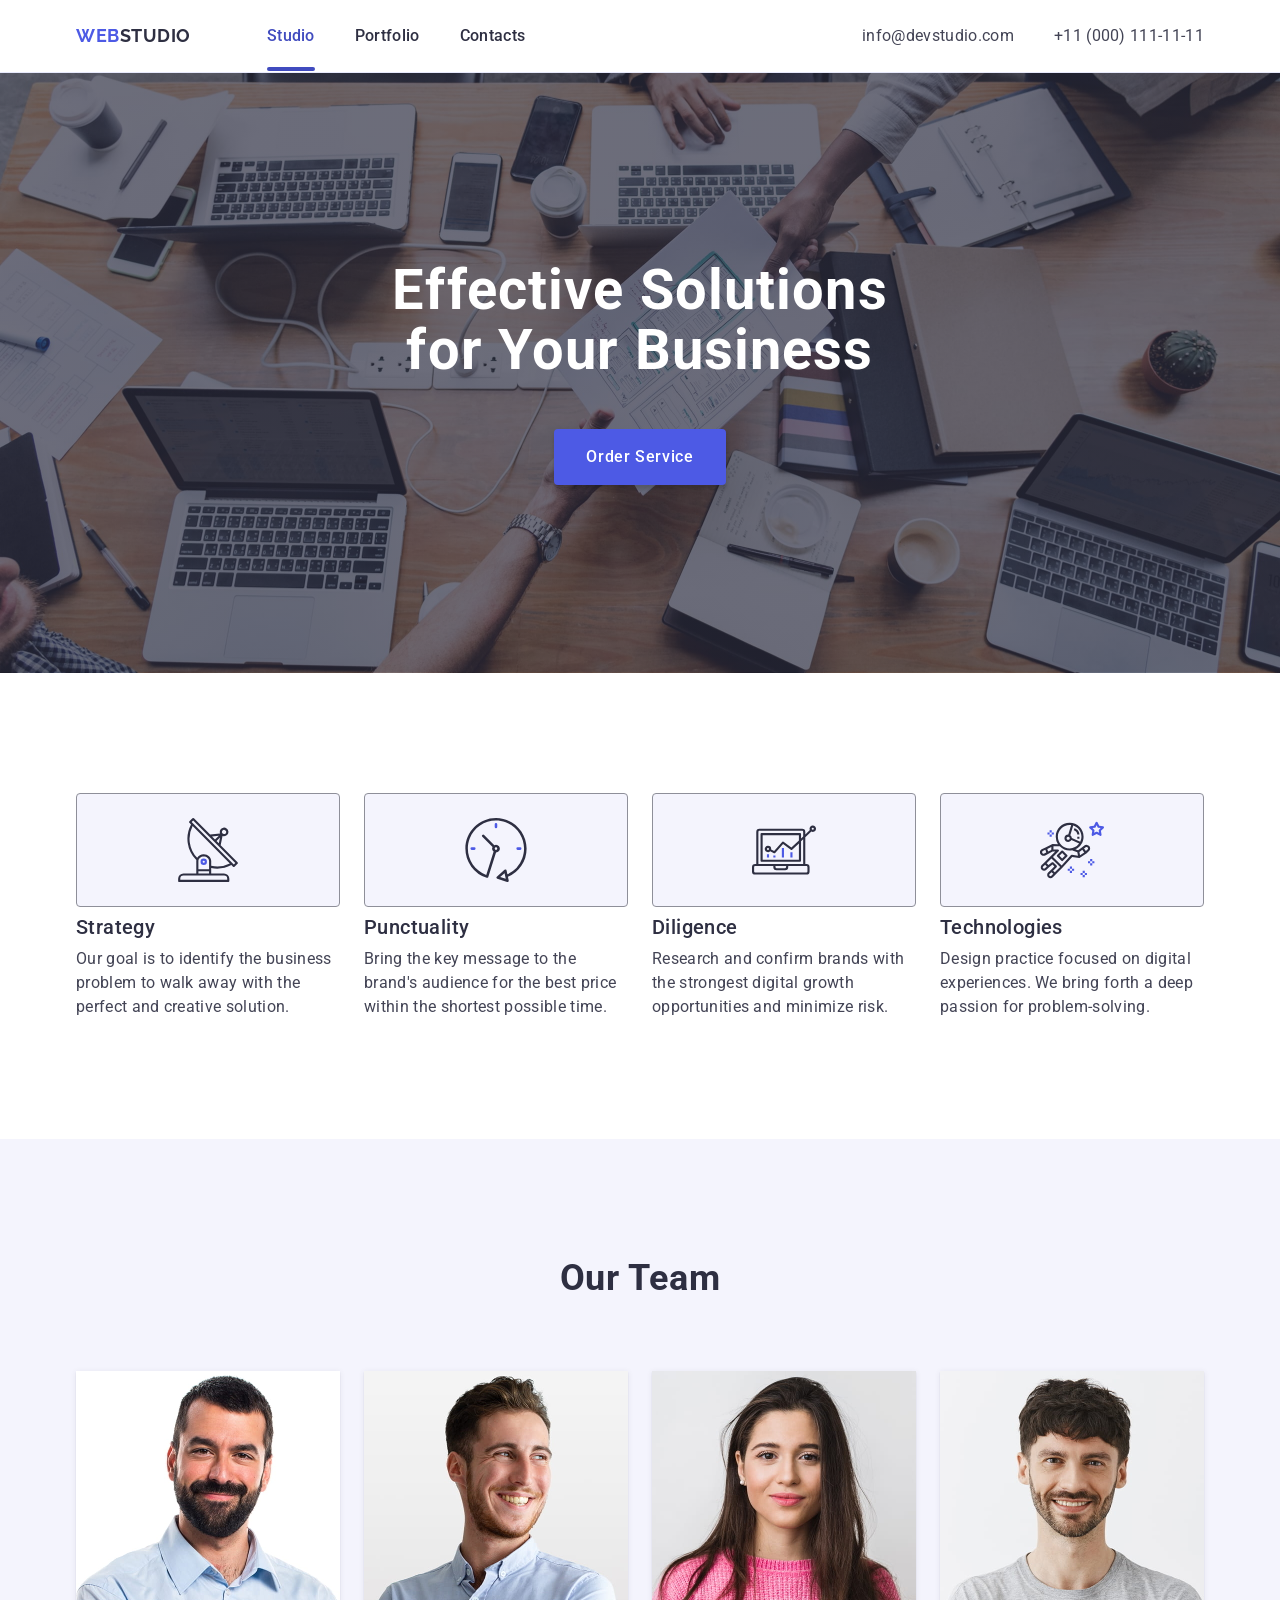
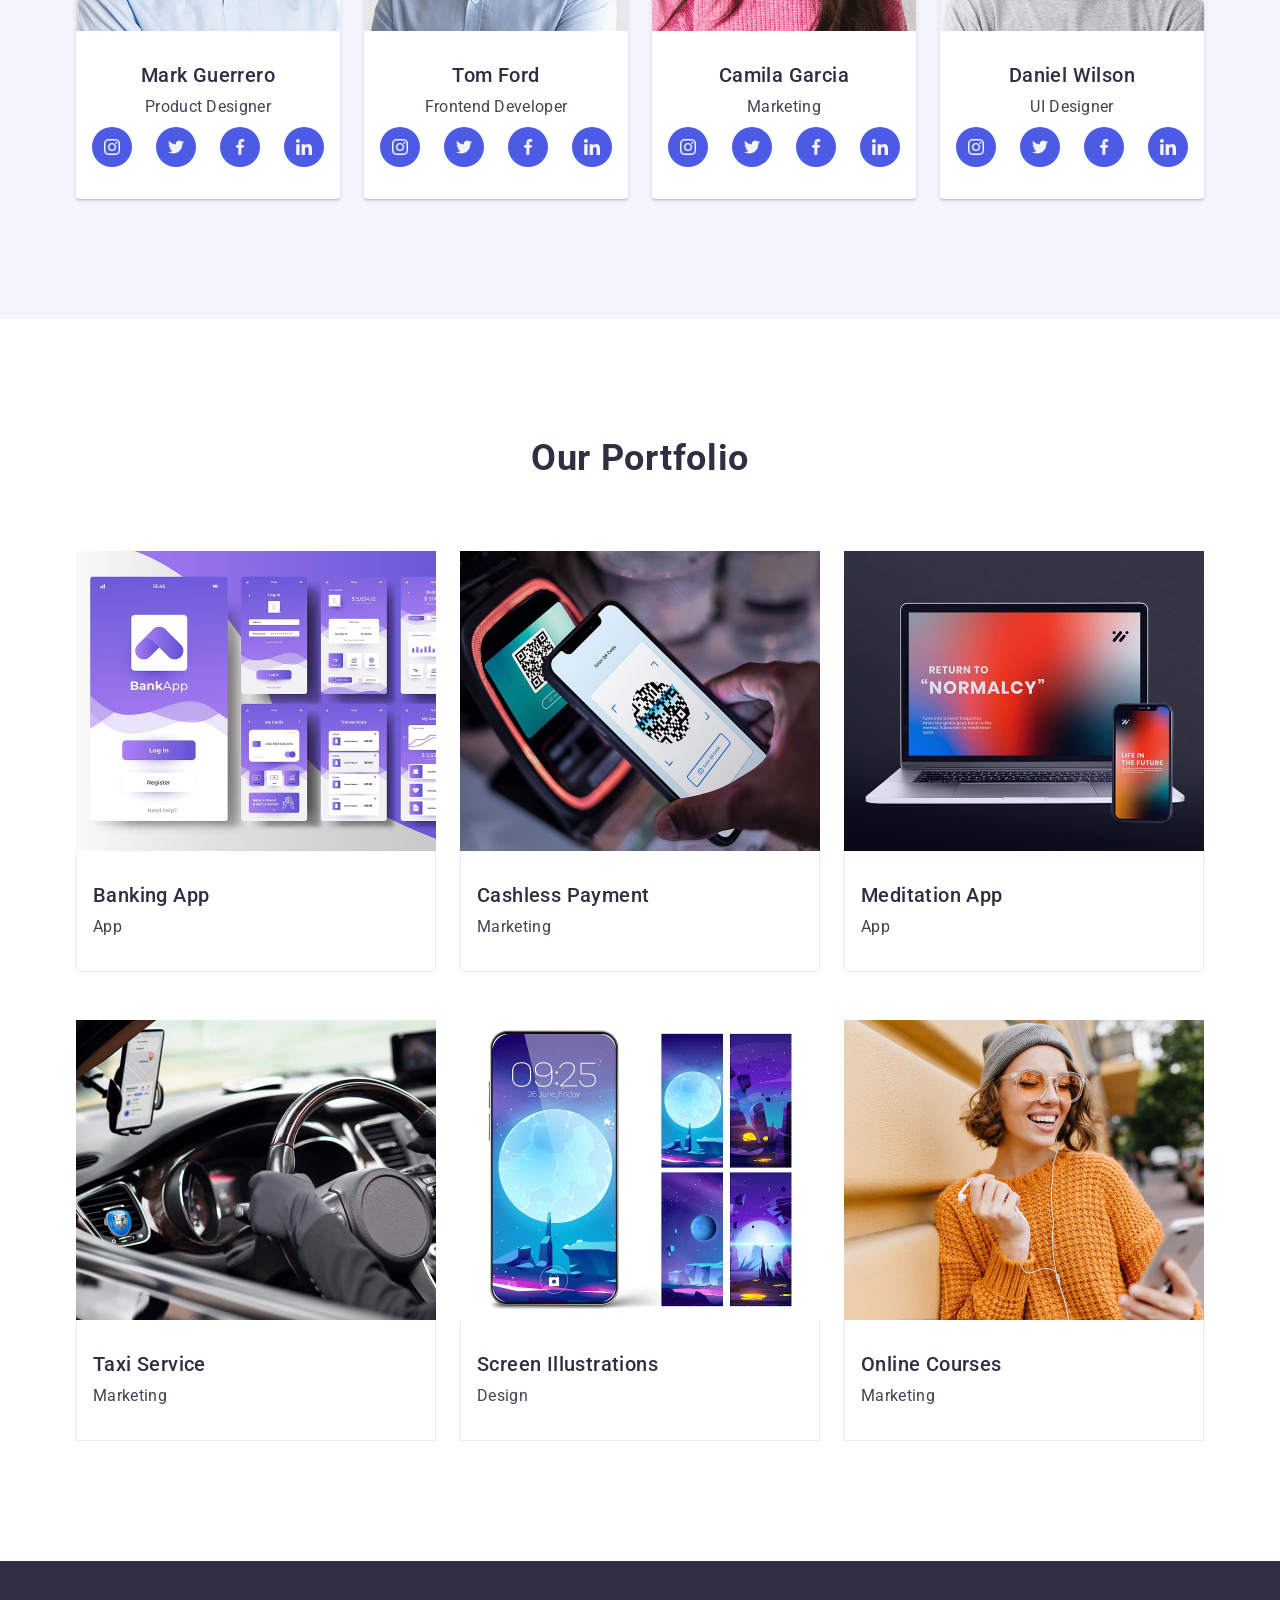
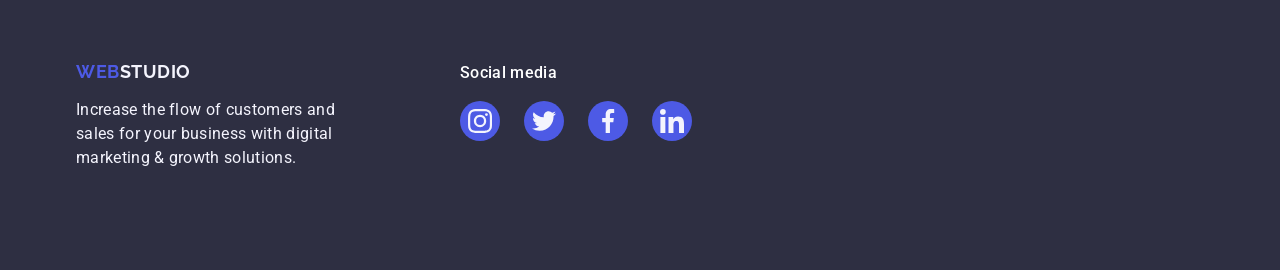
==== commit 30aa3004: "02 - Home Work before 1-st autocheck" ====
--- a/index.html
+++ b/index.html
@@ -38,7 +38,7 @@
           >
   
           <ul class="main-menu">
-            <li class="menu-item"><a href="./index.html" class="menu-link">Studio</a></li>
+            <li class="menu-item"><a href="./index.html" class="menu-link current">Studio</a></li>
             <li class="menu-item"><a href="" class="menu-link">Portfolio</a></li>
             <li class="menu-item"><a href="" class="menu-link">Contacts</a></li>
           </ul>
@@ -73,8 +73,15 @@
         <div class="container">
           <h2 class="section-title visually-hidden">Features</h2>
           <ul class="feature-list">
+
             <!-- feature - 1 -->
             <li class="feature-item">
+              <div class="feature-icon">
+                <svg width="64" height="64" class="icon">
+                  <use href="./images/icons.svg#icon-antenna"></use>
+                </svg>
+              </div>
+
               <h3 class="feature-title">Strategy</h3>
               <p class="feature-text">
                 Our goal is to identify the business problem to walk away with the
@@ -83,6 +90,11 @@
             </li>
             <!-- feature - 2 -->
             <li class="feature-item">
+              <div class="feature-icon">
+                <svg width="64" height="64" class="icon">
+                  <use href="./images/icons.svg#icon-clock"></use>
+                </svg>
+              </div>
               <h3 class="feature-title">Punctuality</h3>
               <p class="feature-text">
                 Bring the key message to the brand's audience for the best price
@@ -91,6 +103,11 @@
             </li>
             <!-- feature - 3 -->
             <li class="feature-item">
+              <div class="feature-icon">
+                <svg width="64" height="64" class="icon">
+                  <use href="./images/icons.svg#icon-diagram"></use>
+                </svg>
+              </div>
               <h3 class="feature-title">Diligence</h3>
               <p class="feature-text">
                 Research and confirm brands with the strongest digital growth
@@ -99,6 +116,11 @@
             </li>
             <!-- feature - 4 -->
             <li class="feature-item">
+              <div class="feature-icon">
+                <svg width="64" height="64" class="icon">
+                  <use href="./images/icons.svg#icon-astronaut"></use>
+                </svg>
+              </div>
               <h3 class="feature-title">Technologies</h3>
               <p class="feature-text">
                 Design practice focused on digital experiences. We bring forth a
@@ -124,6 +146,36 @@
               <div class="card-content">
                 <h3 class="card-name">Mark Guerrero</h3>
                 <p class="card-position">Product Designer</p>
+                <ul class="social-list">
+                  <li class="social-item">
+                    <a href="" class="link">
+                      <svg width="16" height="16" class="icon">
+                        <use href="./images/icons.svg#icon-instagram"></use>
+                      </svg>
+                    </a>
+                  </li>
+                  <li class="social-item">
+                    <a href="" class="link">
+                      <svg width="16" height="16" class="icon">
+                        <use href="./images/icons.svg#icon-twitter"></use>
+                      </svg>
+                    </a>
+                  </li>
+                  <li class="social-item">
+                    <a href="" class="link">
+                      <svg width="16" height="16" class="icon">
+                        <use href="./images/icons.svg#icon-facebook"></use>
+                      </svg>
+                    </a>
+                  </li>
+                  <li class="social-item">
+                    <a href="" class="link">
+                      <svg width="16" height="16" class="icon">
+                        <use href="./images/icons.svg#icon-linkedin"></use>
+                      </svg>
+                    </a>
+                  </li>
+                </ul>
               </div>
             </li>
             <!-- team card 2 -->
@@ -135,6 +187,36 @@
               <div class="card-content">
                 <h3 class="card-name">Tom Ford</h3>
                 <p class="card-position">Frontend Developer</p>
+                <ul class="social-list">
+                  <li class="social-item">
+                    <a href="" class="link">
+                      <svg width="16" height="16" class="icon">
+                        <use href="./images/icons.svg#icon-instagram"></use>
+                      </svg>
+                    </a>
+                  </li>
+                  <li class="social-item">
+                    <a href="" class="link">
+                      <svg width="16" height="16" class="icon">
+                        <use href="./images/icons.svg#icon-twitter"></use>
+                      </svg>
+                    </a>
+                  </li>
+                  <li class="social-item">
+                    <a href="" class="link">
+                      <svg width="16" height="16" class="icon">
+                        <use href="./images/icons.svg#icon-facebook"></use>
+                      </svg>
+                    </a>
+                  </li>
+                  <li class="social-item">
+                    <a href="" class="link">
+                      <svg width="16" height="16" class="icon">
+                        <use href="./images/icons.svg#icon-linkedin"></use>
+                      </svg>
+                    </a>
+                  </li>
+                </ul>
               </div>
             </li>
             <!-- team card 3 -->
@@ -146,6 +228,36 @@
               <div class="card-content">
                 <h3 class="card-name">Camila Garcia</h3>
                 <p class="card-position">Marketing</p>
+                <ul class="social-list">
+                  <li class="social-item">
+                    <a href="" class="link">
+                      <svg width="16" height="16" class="icon">
+                        <use href="./images/icons.svg#icon-instagram"></use>
+                      </svg>
+                    </a>
+                  </li>
+                  <li class="social-item">
+                    <a href="" class="link">
+                      <svg width="16" height="16" class="icon">
+                        <use href="./images/icons.svg#icon-twitter"></use>
+                      </svg>
+                    </a>
+                  </li>
+                  <li class="social-item">
+                    <a href="" class="link">
+                      <svg width="16" height="16" class="icon">
+                        <use href="./images/icons.svg#icon-facebook"></use>
+                      </svg>
+                    </a>
+                  </li>
+                  <li class="social-item">
+                    <a href="" class="link">
+                      <svg width="16" height="16" class="icon">
+                        <use href="./images/icons.svg#icon-linkedin"></use>
+                      </svg>
+                    </a>
+                  </li>
+                </ul>
               </div>
             </li>
             <!-- team card 4 -->
@@ -157,6 +269,36 @@
               <div class="card-content">
                 <h3 class="card-name">Daniel Wilson</h3>
                 <p class="card-position">UI Designer</p>
+                <ul class="social-list">
+                  <li class="social-item">
+                    <a href="" class="link">
+                      <svg width="16" height="16" class="icon">
+                        <use href="./images/icons.svg#icon-instagram"></use>
+                      </svg>
+                    </a>
+                  </li>
+                  <li class="social-item">
+                    <a href="" class="link">
+                      <svg width="16" height="16" class="icon">
+                        <use href="./images/icons.svg#icon-twitter"></use>
+                      </svg>
+                    </a>
+                  </li>
+                  <li class="social-item">
+                    <a href="" class="link">
+                      <svg width="16" height="16" class="icon">
+                        <use href="./images/icons.svg#icon-facebook"></use>
+                      </svg>
+                    </a>
+                  </li>
+                  <li class="social-item">
+                    <a href="" class="link">
+                      <svg width="16" height="16" class="icon">
+                        <use href="./images/icons.svg#icon-linkedin"></use>
+                      </svg>
+                    </a>
+                  </li>
+                </ul>
               </div>
             </li>
           </ul>
@@ -173,10 +315,19 @@
 
             <!-- Project - 1 -->
             <li class="project-item">
-              <img class="project-img"
+
+              <div class="project-img">
+                <img 
                 src="./images/project-1.jpg"
                 alt="Project Banking App"
-              />            
+                /> 
+                <div class="project-overlay">
+                  <p>
+                    Заливка текстом
+                  </p>               
+                </div> 
+              </div>
+          
               <div class="project-content">
                 <h3 class="project-title">Banking App</h3>
                 <p class="project-type">App</p>
@@ -185,10 +336,19 @@
 
             <!-- Project - 2 -->
             <li class="project-item">
-              <img class="project-img"
+                            
+              <div class="project-img">
+                <img 
                 src="./images/project-2.jpg"
                 alt="Project Cashless Payment"
-              />
+                /> 
+                <div class="project-overlay">
+                  <p>
+                    14 Stylish and User-Friendly App Design Concepts · Task Manager App · Calorie Tracker App · Exotic Fruit Ecommerce App · Cloud Storage App
+                  </p>               
+                </div> 
+              </div>
+          
               <div class="project-content">
                 <h3 class="project-title">Cashless Payment</h3>
                 <p class="project-type">Marketing</p>
@@ -197,10 +357,19 @@
 
             <!-- Project - 3 -->
             <li class="project-item">
-              <img class="project-img"
+                            
+              <div class="project-img">
+                <img 
                 src="./images/project-3.jpg"
                 alt="Project Meditation App"
-              />
+                /> 
+                <div class="project-overlay">
+                  <p>
+                    Заливка текстом
+                  </p>               
+                </div> 
+              </div>
+          
               <div class="project-content">
                 <h3 class="project-title">Meditation App</h3>
                 <p class="project-type">App</p>
@@ -209,10 +378,19 @@
 
             <!-- Project - 4 -->
             <li class="project-item">
-              <img class="project-img"
+                            
+              <div class="project-img">
+                <img 
                 src="./images/project-4.jpg"
                 alt="Project Taxi Service"
-              />
+                /> 
+                <div class="project-overlay">
+                  <p>
+                    Заливка текстом
+                  </p>               
+                </div> 
+              </div>
+          
               <div class="project-content">
                 <h3 class="project-title">Taxi Service</h3>
                 <p class="project-type">Marketing</p>
@@ -221,10 +399,19 @@
 
             <!-- Project - 5 -->
             <li class="project-item">
-              <img class="project-img"
+                            
+              <div class="project-img">
+                <img 
                 src="./images/project-5.jpg"
                 alt="Project Screen Illustrations"
-              />
+                /> 
+                <div class="project-overlay">
+                  <p>
+                    Заливка текстом
+                  </p>               
+                </div> 
+              </div>
+          
               <div class="project-content">
                 <h3 class="project-title">Screen Illustrations</h3>
                 <p class="project-type">Design</p>
@@ -233,10 +420,19 @@
 
             <!-- Project - 6 -->
             <li class="project-item">
-              <img class="project-img"
+                            
+              <div class="project-img">
+                <img 
                 src="./images/project-6.jpg"
                 alt="Project Online Courses"
-              />
+                /> 
+                <div class="project-overlay">
+                  <p>
+                    Заливка текстом
+                  </p>               
+                </div> 
+              </div>
+          
               <div class="project-content">
                 <h3 class="project-title">Online Courses</h3>
                 <p class="project-type">Marketing</p>
@@ -253,6 +449,7 @@
     <!-- footer -->
     <footer class="page-footer">
       <div class="container">
+        <div class="left">
           <!-- Посилання - На основну сторінку сайту -->
           <!-- Link - To the main page of the site -->
           <a href="./index.html" class="logo"
@@ -262,6 +459,41 @@
             Increase the flow of customers and sales for your business with digital
             marketing & growth solutions.
           </p>
+        </div>
+        <div class="social">
+          <h4 class="text">Social media</h4>
+          <ul class="social-list">
+                  <li class="social-item">
+                    <a href="" class="link">
+                      <svg width="24" height="24" class="icon">
+                        <use href="./images/icons.svg#icon-instagram"></use>
+                      </svg>
+                    </a>
+                  </li>
+                  <li class="social-item">
+                    <a href="" class="link">
+                      <svg width="24" height="24" class="icon">
+                        <use href="./images/icons.svg#icon-twitter"></use>
+                      </svg>
+                    </a>
+                  </li>
+                  <li class="social-item">
+                    <a href="" class="link">
+                      <svg width="24" height="24" class="icon">
+                        <use href="./images/icons.svg#icon-facebook"></use>
+                      </svg>
+                    </a>
+                  </li>
+                  <li class="social-item">
+                    <a href="" class="link">
+                      <svg width="24" height="24" class="icon">
+                        <use href="./images/icons.svg#icon-linkedin"></use>
+                      </svg>
+                    </a>
+                  </li>
+        </ul>
+        </div>
+
 
       </div>
 
--- a/css/styles.css
+++ b/css/styles.css
@@ -112,6 +112,7 @@
 
 /* Клас для всього логотипу */
 .logo {
+  display: inline-block;
   margin-right: 76px;
   /* Перевід тексту в верхній регістр */
   text-transform: uppercase;
@@ -151,14 +152,49 @@
   gap: 40px;
 }
 
+/* .menu-item {} */
+
 .menu-link {
   /* Внутрішні вертикальні відступи - 24px */
   padding: 24px 0;
-
   font-weight: 500;
   /* Колір тексту  - стиль  navy-blue  */
   color: #2e2f42;
-}
+    /* Параметри переходу */
+  transition: color 250ms cubic-bezier(0.4, 0, 0.2, 1);
+}
+
+.menu-link.current {
+  /* Для абсолютного позиціювання підкреслення текущего пункта меню */
+  position: relative;
+  /* Колір тексту - стиль  ocean  */
+  color: #404bbf;
+}
+
+/* Подчеркивание пункта меню c названием текущей страницы*/
+.menu-link.current::after {
+  /* Абсолютное позиционирование */
+  position: absolute;
+  /* Пустой контент для ::after */
+  content: '';
+  /* Позиционирование прямоугольничка вниз пункта меню */
+  left: 0;
+  bottom: -2px;
+  /* Делаем прямоугольный блок */
+  display: block;
+  /* Ширина блока - 100% ширины  .menu-link.current */
+  width: 100%;
+  /* Высота этого блока подчеркивания */
+  height: 4px;
+  /* Радиус скругления */
+  border-radius: 2px;
+  /* Цвет фона */
+   /* Колір стиль --ocean: #404bbf; */
+  background-color: #404bbf;
+  /* В обычном состоянии - НЕ прозрачная */
+  opacity: 1;
+}
+
 
 .menu-link:hover,
 .menu-link:focus {
@@ -184,6 +220,8 @@
   font-size: 16px;
   /* Колір тексту посилань - стиль  slate  */
   color: #434455;
+    /* Параметри переходу */
+  transition: color 250ms cubic-bezier(0.4, 0, 0.2, 1);
 }
 
 .address-link:hover,
@@ -199,22 +237,20 @@
   padding: 188px 0;
   /* Колір - стиль  navy-blue  */
   background-color: #2e2f42;
-
   /* Колір - стиль grey (фон над картинкою) */
   /* --grey: rgba(46, 47, 66, 0.7); */
-  /* background-color: rgba(46, 47, 66, 0.7); */
-
   /* Фон : градієнт над картинкою */
-  /* background-image: linear-gradient(to bottom, rgba(46, 47, 66, 0.70), rgba(46, 47, 66, 0.70)), url(); */
-
+  background-image: linear-gradient(to bottom, rgba(46, 47, 66, 0.70), rgba(46, 47, 66, 0.70)), url('../images/people-office.jpg');
   /* Повторення у фоні фонової картинки */
-  /* background-repeat: no-repeat; */
-
+  background-repeat: no-repeat;
   /* Позиціонування фонової картинки по X та Y */
-  /* background-position: center; */
-
+  background-position: center;
   /* Зміна розміру фонового зображення : cover - Максимально вмістити в блок */
-  /* background-size: cover; */
+  background-size: cover;
+  /* Максимальна ширина фонової картинки */
+  max-width: 1440px;
+  /* Вирівнювання по центру */
+  margin: 0 auto;
   
 }
 
@@ -269,6 +305,9 @@
 
   /* Тип курсора */
   cursor: pointer;
+
+    /* Параметри переходу */
+  transition: background-color 250ms cubic-bezier(0.4, 0, 0.2, 1);
 }
 
 .hero-button:hover,
@@ -324,9 +363,26 @@
   flex-basis: calc((100% - 3 * 24px) / 4);
 }
 
+/* Прямокутний Блок з іконкою */
+.feature-icon {
+  padding: 24px 0;
+  /* Колір стиль cloud: #f4f4fd; */
+  background-color: #f4f4fd;
+  /* Колір стиль light-slate: #8e8f99; */
+  border: 1px solid #8e8f99;
+  border-radius: 4px;
+}
+
+/* Іконка в блоці */
+.feature-icon .icon {
+  display: block;
+  margin: 0 auto;
+}
+
+
 /* Підзаголовки секцій */
 .feature-title {
-  margin-bottom: 8px;
+  margin: 8px 0;
   /* Текстовий стиль - Header 3 */
   font-weight: 500;
   font-size: 20px;
@@ -359,6 +415,7 @@
   flex-direction: row;
   gap: 24px;
 
+  
 }
 
 /* Картка робітника */
@@ -376,13 +433,18 @@
 
   /* Колір - стиль  white  */
   background-color: #ffffff;
+
+  /* Тінь */
+  box-shadow: 0px 1px 6px 0px rgba(46, 47, 66, 0.08), 
+  0px 1px 1px 0px rgba(46, 47, 66, 0.16), 
+  0px 2px 1px 0px rgba(46, 47, 66, 0.08);
 }
 
 /* .card-img {} */
 
 /* Інформація щодо робітника */
 .card-content {
-  padding: 32px 0;
+  padding: 32px 16px;
 }
 
 .card-name {
@@ -399,7 +461,52 @@
 
 .card-position {
   text-align: center;
-}
+  margin-bottom: 8px;
+}
+
+/* Горизонтальний блок з посиланнями на соціальні мережі */
+.team .social-list {
+  display: flex;
+  flex-direction: row;
+  gap: 24px;
+}
+
+/* Посилання */
+/* .social-item {} */
+
+.team .social-item .link {
+  /* Перетворюємо посилання в блочний елемент */
+  display: block;
+  /* Внутрішні відступи - для центрування іконки */
+  padding: 12px;
+
+  /* Ширина та висота блока з посиланням та іконкою */
+  width: 40px;
+  height: 40px;
+
+  /* Радіус - щоб блок був колом */
+  border-radius: 50%;
+  /* Колір стиль  --iris: #4d5ae5; */
+  background-color: #4d5ae5;
+
+  /* Параметри переходу */
+  transition: background-color 250ms cubic-bezier(0.4, 0, 0.2, 1);
+}
+
+.team .social-item .link:hover,
+.team .social-item .link:focus {
+  /* Колір стиль  --ocean: #404bbf; */ 
+  background-color: #404bbf;
+}
+
+
+.team .social-item .icon {
+  display: block;
+  /*   Колір стиль --cloud: #f4f4fd; */ 
+  fill: #f4f4fd;
+}
+
+
 
 
 /* Секція  Our Portfolio - Projects */
@@ -420,14 +527,66 @@
 
 }
 
+
 .project-item {
-
   /* Розрахунок ширини блоку */
   /* width: 360px; */
   flex-basis: calc((100% - 48px) / 3);
-}
-
-/* .project-img {} */
+  /* Параметри переходу */
+  transition: box-shadow 250ms cubic-bezier(0.4, 0, 0.2, 1),
+  ;
+}
+
+
+.project-img {
+  /* Для блоку робимо відносне позиціювання (щоб до нього орієнтувати overlay) */
+  position: relative;
+  /* Переповнення контенту - сховане (overlay при зміщенні невидимий) */
+  overflow: hidden;
+}
+
+/* Сам блок overlay з текстом */
+.project-overlay {
+  /* Абсолютне позиціювання  */
+  position: absolute;
+  /* По верхньому краю */
+  top:0;
+  /* По лівому краю */
+  left:0;
+  /* overlay займає всю площу блоку-батька */
+  width: 100%;
+  height: 100%;
+
+  /* Колір стиль --iris: #4d5ae5; */
+  background-color: #4d5ae5;
+  /* Колір стиль --cloud: #f4f4fd; */
+  color: #f4f4fd;
+  /* Внутрішні відступи (до абзацу з текстом) */
+  padding: 40px 32px;
+  /* Переміщуємо весь overlay вниз на вю висоту */
+  transform: translateY(100%);
+    /* Параметри переходу */
+  transition: transform 250ms cubic-bezier(0.4, 0, 0.2, 1);
+}
+
+
+.project-item:hover,
+.project-item:focus {
+  /* Зміна виду курсора */
+  cursor: pointer;
+  /* Тінь */
+  box-shadow: 0px 1px 6px 0px rgba(46, 47, 66, 0.08), 
+  0px 1px 1px 0px rgba(46, 47, 66, 0.16), 
+  0px 2px 1px 0px rgba(46, 47, 66, 0.08);
+}
+
+/* Підіймання вгору overlay при hover на карті проєкту */
+.project-item:hover .project-overlay,
+.project-item:focus .project-overlay{
+  /* Трансформація - перемущення вгору на всю висоту */
+  transform: translateY(0);
+}
+
 
 /* Інформація щодо проєкту */
 .project-content {
@@ -436,6 +595,7 @@
   border-top: none; 
 }
 
+/* Заголовок для картки проекту */
 .project-title {
   margin-bottom: 8px;
   /* Текстовий стиль - Header 3 */
@@ -457,6 +617,12 @@
   background-color: #2e2f42;
 }
 
+.page-footer .container{
+  display: flex;
+  flex-direction: row;
+  gap: 120px;
+}
+
 
 .page-footer .logo {
   display: inline-block;
@@ -475,3 +641,62 @@
   color: #f4f4fd;
 }
 
+/* Блок з назвою та посиланнями на соцыальны мережs */
+.page-footer .social {
+  display: flex;
+  flex-direction: column;
+  gap: 16px;
+}
+
+.page-footer .social .text {
+  /* Колір стиль --white: #fff; */
+  font-size: 16px;
+  font-weight: 500;
+  line-height: 1.5;
+  letter-spacing: 0.02em;
+  color: #fff;
+}
+
+
+
+/* Горизонтальний блок з посиланнями на соціальні мережі */
+.page-footer .social-list {
+  display: flex;
+  flex-direction: row;
+  gap: 24px;
+}
+
+/* Посилання */
+/* .social-item {} */
+
+.page-footer .social-item .link {
+  /* Перетворюємо посилання в блочний елемент */
+  display: block;
+  /* Внутрішні відступи - для центрування іконки */
+  padding: 8px;
+
+  /* Ширина та висота блока з посиланням та іконкою */
+  width: 40px;
+  height: 40px;
+
+  /* Радіус - щоб блок був колом */
+  border-radius: 50%;
+  /* Колір стиль  --iris: #4d5ae5; */
+  background-color: #4d5ae5;
+
+  /* Параметри переходу */
+  transition: background-color 250ms cubic-bezier(0.4, 0, 0.2, 1);
+}
+
+.page-footer .social-item .link:hover,
+.page-footer .social-item .link:focus {
+  /* Колір стиль    /* --green: #31d0aa; */ 
+  background-color: #31d0aa;
+}
+
+
+.page-footer .social-item .icon {
+  display: block;
+  /*   Колір стиль --cloud: #f4f4fd; */ 
+  fill: #f4f4fd;
+}
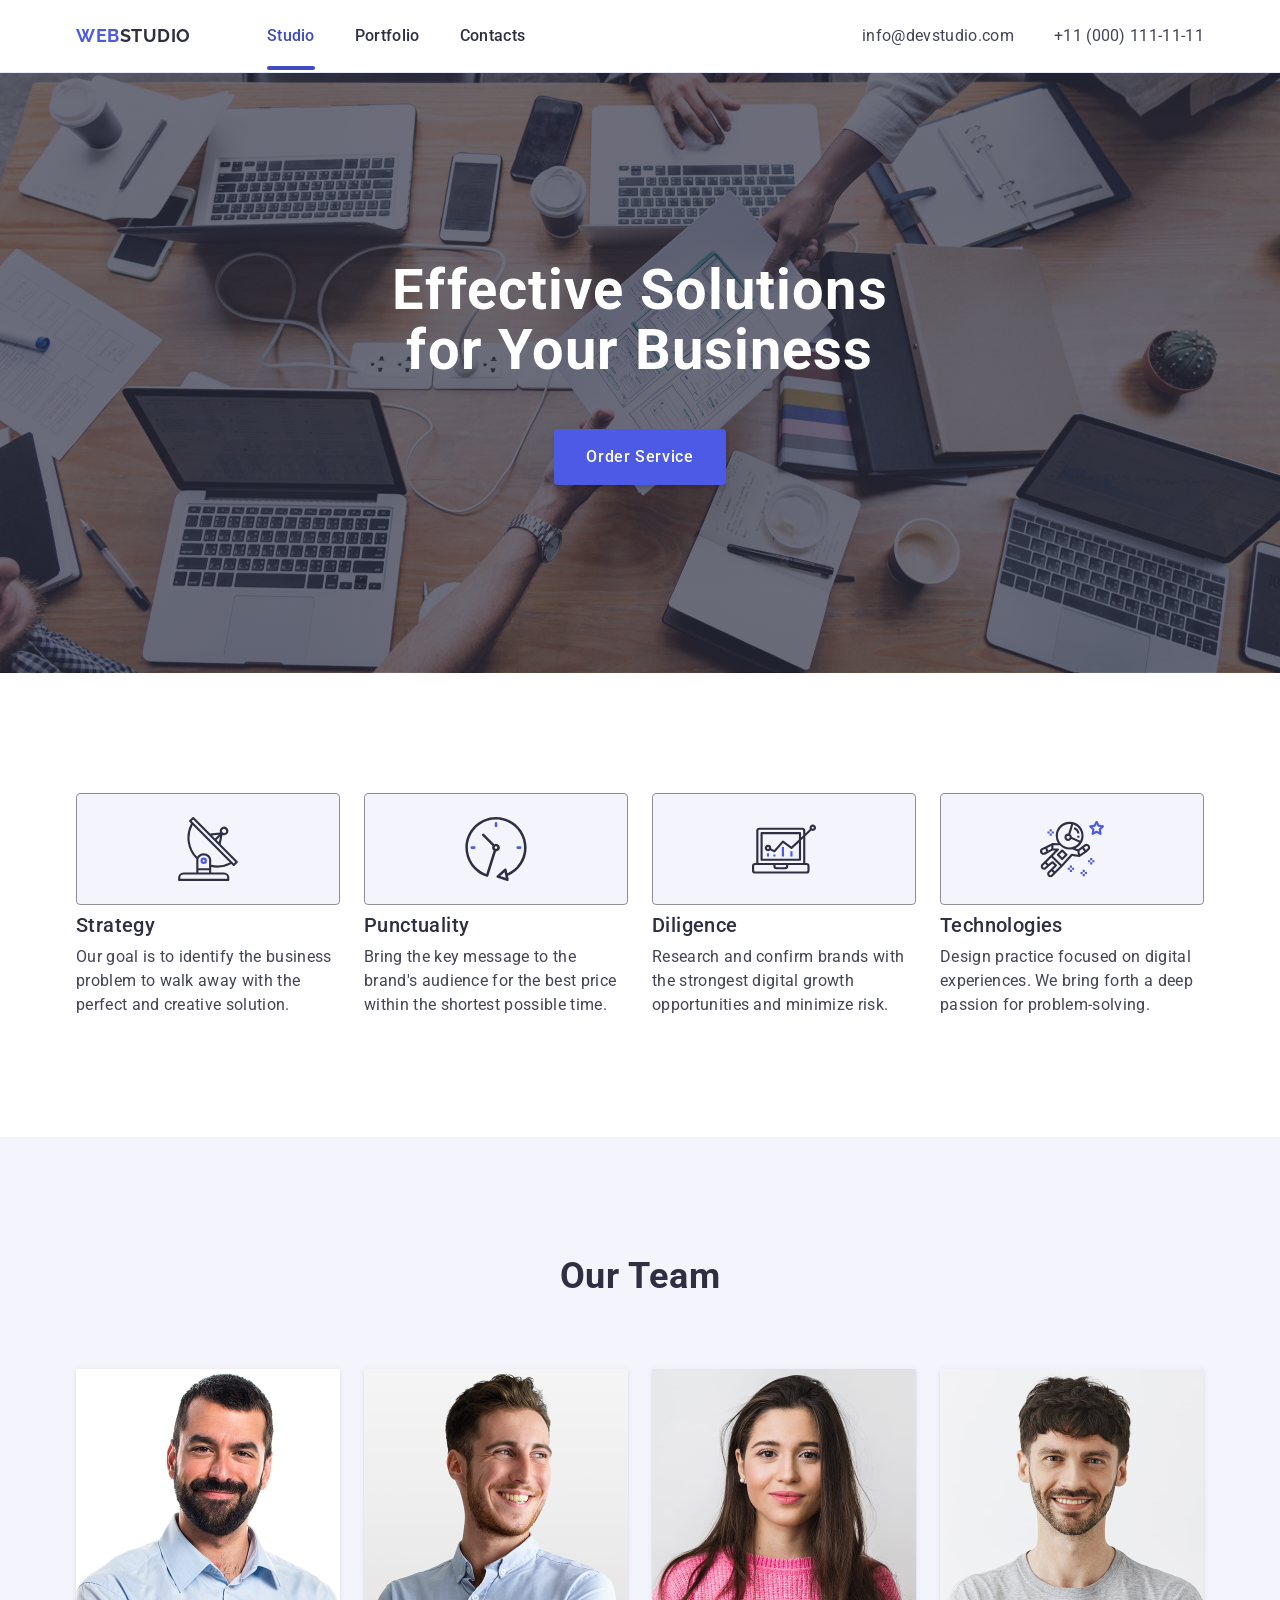
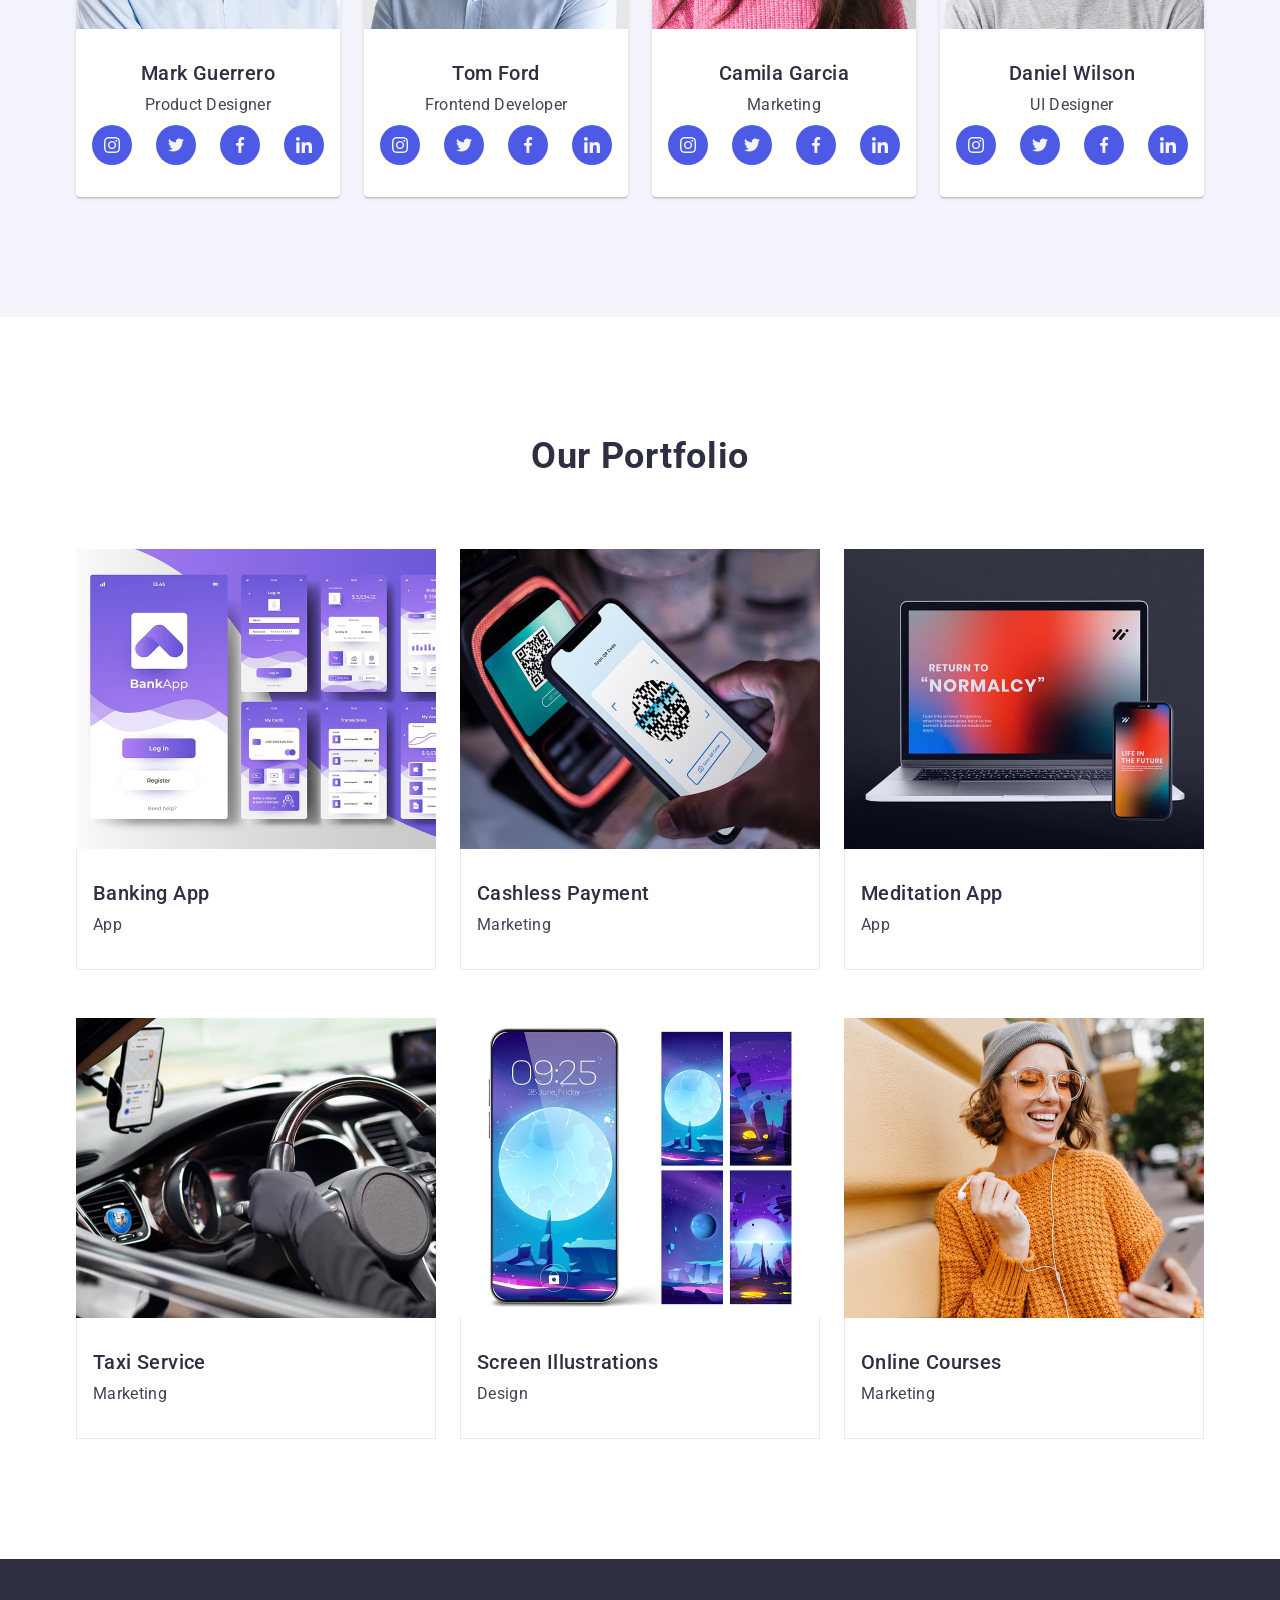
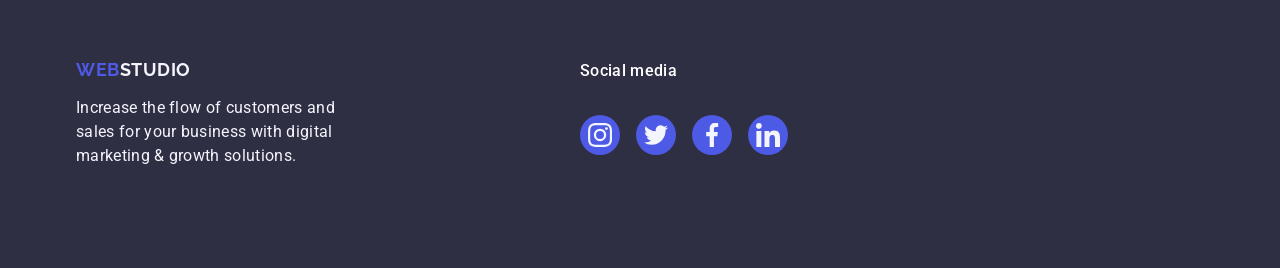
==== commit 1893ef86: "03 - Home Work after 1-st autocheck 1. Delete any flex. 2. Add flex in social-links 3. Add styles fo" ====
--- a/index.html
+++ b/index.html
@@ -321,11 +321,9 @@
                 src="./images/project-1.jpg"
                 alt="Project Banking App"
                 /> 
-                <div class="project-overlay">
-                  <p>
-                    Заливка текстом
-                  </p>               
-                </div> 
+                <p class="project-overlay">
+                  14 Stylish and User-Friendly App Design Concepts · Task Manager App · Calorie Tracker App · Exotic Fruit Ecommerce App · Cloud Storage App
+                </p>               
               </div>
           
               <div class="project-content">
@@ -342,11 +340,9 @@
                 src="./images/project-2.jpg"
                 alt="Project Cashless Payment"
                 /> 
-                <div class="project-overlay">
-                  <p>
-                    14 Stylish and User-Friendly App Design Concepts · Task Manager App · Calorie Tracker App · Exotic Fruit Ecommerce App · Cloud Storage App
-                  </p>               
-                </div> 
+                <p class="project-overlay">
+                  14 Stylish and User-Friendly App Design Concepts · Task Manager App · Calorie Tracker App · Exotic Fruit Ecommerce App · Cloud Storage App
+                </p> 
               </div>
           
               <div class="project-content">
@@ -363,11 +359,9 @@
                 src="./images/project-3.jpg"
                 alt="Project Meditation App"
                 /> 
-                <div class="project-overlay">
-                  <p>
-                    Заливка текстом
-                  </p>               
-                </div> 
+                <p class="project-overlay">
+                  14 Stylish and User-Friendly App Design Concepts · Task Manager App · Calorie Tracker App · Exotic Fruit Ecommerce App · Cloud Storage App
+                </p>               
               </div>
           
               <div class="project-content">
@@ -384,11 +378,9 @@
                 src="./images/project-4.jpg"
                 alt="Project Taxi Service"
                 /> 
-                <div class="project-overlay">
-                  <p>
-                    Заливка текстом
-                  </p>               
-                </div> 
+                <p class="project-overlay">
+                  14 Stylish and User-Friendly App Design Concepts · Task Manager App · Calorie Tracker App · Exotic Fruit Ecommerce App · Cloud Storage App
+                </p>
               </div>
           
               <div class="project-content">
@@ -405,11 +397,9 @@
                 src="./images/project-5.jpg"
                 alt="Project Screen Illustrations"
                 /> 
-                <div class="project-overlay">
-                  <p>
-                    Заливка текстом
-                  </p>               
-                </div> 
+                <p class="project-overlay">
+                  14 Stylish and User-Friendly App Design Concepts · Task Manager App · Calorie Tracker App · Exotic Fruit Ecommerce App · Cloud Storage App
+                </p>
               </div>
           
               <div class="project-content">
@@ -426,11 +416,9 @@
                 src="./images/project-6.jpg"
                 alt="Project Online Courses"
                 /> 
-                <div class="project-overlay">
-                  <p>
-                    Заливка текстом
-                  </p>               
-                </div> 
+                <p class="project-overlay">
+                  14 Stylish and User-Friendly App Design Concepts · Task Manager App · Calorie Tracker App · Exotic Fruit Ecommerce App · Cloud Storage App
+                </p>
               </div>
           
               <div class="project-content">
@@ -461,7 +449,7 @@
           </p>
         </div>
         <div class="social">
-          <h4 class="text">Social media</h4>
+          <p class="text">Social media</p>
           <ul class="social-list">
                   <li class="social-item">
                     <a href="" class="link">
--- a/css/styles.css
+++ b/css/styles.css
@@ -2,25 +2,26 @@
 
 /* Глобальні стилі */
 
-/* :root { */
+/* Змінні - variables */
+:root {
   /* Шрифти */
-  /* --font-family: 'Roboto', sans-serif; */
-  /* --second-family: 'Raleway', sans-serif; */
+  --font-family: 'Roboto', sans-serif;
+  --second-family: 'Raleway', sans-serif;
 
   /* Кольори */
-  /* --iris: #4d5ae5; */
-  /* --ocean: #404bbf; */
-  /* --navy-blue: #2e2f42; */
-  /* --green: #31d0aa; */
-  /* --slate: #434455; */
-  /* --light-slate: #8e8f99; */
-  /* --cornflower: #e7e9fc; */
-  /* --cloud: #f4f4fd; */
-  /* --navy-blue-modal: rgba(46, 47, 66, 0.4); */
-  /* --grey: rgba(46, 47, 66, 0.7); */
-  /* --white: #fff; */
-  /* --dairy: #fcfcfc; */
-/* } */
+  --iris: #4d5ae5;
+  --ocean: #404bbf;
+  --navy-blue: #2e2f42;
+  --green: #31d0aa;
+  --slate: #434455;
+  --light-slate: #8e8f99;
+  --cornflower: #e7e9fc;
+  --cloud: #f4f4fd;
+  --navy-blue-modal: rgba(46, 47, 66, 0.4);
+  --grey: rgba(46, 47, 66, 0.7);
+  --white: #fff;
+  --dairy: #fcfcfc;
+}
 
 
 *,
@@ -71,9 +72,10 @@
   line-height: 1.5;
   /* Шнтервал між символами */
   letter-spacing: 0.02em;
-  /* Колір основного тексту - стиль  slate  */
-  color: #434455;
-  background-color: #ffffff;
+  /* Колір - стиль  --slate - #434455 */
+  color: var(--slate);
+  /* Колір - стил   --white: #fff; */
+  background-color: var(--white);
 }
 
 /* Правила стилів для контейнера (header, footer + кожна секція = контейнер) */
@@ -96,8 +98,12 @@
 .page-header {
   /* Внутрішні вертикальні відступи - 24px */
   padding: 24px 0;
-  /* Колір - стиль cornflower */
-  border-bottom: 1px solid #e7e9fc ;
+  /* Колір - стиль --cornflower: #e7e9fc */
+  border-bottom: 1px solid var(--cornflower) ;
+  /* Тінь */
+  box-shadow:  2px 1px rgba(46, 47, 66, 0.08), 
+  0px 1px 1px rgba(46, 47, 66, 0.16), 
+  0px 1px 6px rgba(46, 47, 66, 0.08); 
 }
 
 
@@ -121,20 +127,20 @@
   font-size: 18px;
   line-height: 1.17;
   letter-spacing: 0.03em;
-   /* Колір тексту - стиль  iris  */
-  color: #4d5ae5;
+   /* Колір тексту - стиль  --iris: #4d5ae5  */
+  color: var(--iris);
 }
 
 /* Клас для другої частини логотипу в хедері */
 .page-header .logo-end {
-  /* Колір тексту - стиль  navy-blue  */
-  color: #2e2f42;
+  /* Колір тексту - стиль  --navy-blue: #2e2f42  */
+  color: var(--navy-blue);
 }
 
 /* Клас для другої частини логотипу в футері */
 .page-footer .logo-end {
-  /* Колір  - стиль  cloud  */
-  color: #f4f4fd;
+  /* Колір  - стиль  --cloud: #f4f4fd  */
+  color: var(--cloud);
 }
 
 /* Flex-container навігації */
@@ -158,8 +164,8 @@
   /* Внутрішні вертикальні відступи - 24px */
   padding: 24px 0;
   font-weight: 500;
-  /* Колір тексту  - стиль  navy-blue  */
-  color: #2e2f42;
+  /* Колір тексту  - стиль  --navy-blue: #2e2f42  */
+  color: var(--navy-blue);
     /* Параметри переходу */
   transition: color 250ms cubic-bezier(0.4, 0, 0.2, 1);
 }
@@ -167,8 +173,8 @@
 .menu-link.current {
   /* Для абсолютного позиціювання підкреслення текущего пункта меню */
   position: relative;
-  /* Колір тексту - стиль  ocean  */
-  color: #404bbf;
+  /* Колір тексту - стиль  --ocean: #404bbf  */
+  color: var(--ocean);
 }
 
 /* Подчеркивание пункта меню c названием текущей страницы*/
@@ -179,7 +185,7 @@
   content: '';
   /* Позиционирование прямоугольничка вниз пункта меню */
   left: 0;
-  bottom: -2px;
+  bottom: -1px;
   /* Делаем прямоугольный блок */
   display: block;
   /* Ширина блока - 100% ширины  .menu-link.current */
@@ -190,7 +196,7 @@
   border-radius: 2px;
   /* Цвет фона */
    /* Колір стиль --ocean: #404bbf; */
-  background-color: #404bbf;
+  background-color: var(--ocean);
   /* В обычном состоянии - НЕ прозрачная */
   opacity: 1;
 }
@@ -198,8 +204,8 @@
 
 .menu-link:hover,
 .menu-link:focus {
-  /* Колір тексту - стиль  ocean  */
-  color: #404bbf;
+  /* Колір тексту --ocean: #404bbf; */
+  color: var(--ocean);
 }
 
 
@@ -218,16 +224,16 @@
 .address-link {
   font-weight: 400;
   font-size: 16px;
-  /* Колір тексту посилань - стиль  slate  */
-  color: #434455;
+  /* Колір тексту посилань - стиль  --slate: #434455  */
+  color: var(--slate);
     /* Параметри переходу */
   transition: color 250ms cubic-bezier(0.4, 0, 0.2, 1);
 }
 
 .address-link:hover,
 .address-link:focus {
-  /* Колір - стиль  ocean  */
-  color: #404bbf;
+  /* Колір - стиль  --ocean: #404bbf  */
+  color: var(--ocean);
 }
 
 
@@ -235,12 +241,12 @@
 .hero {
   /* Внутрішні вертикальні відступи */
   padding: 188px 0;
-  /* Колір - стиль  navy-blue  */
-  background-color: #2e2f42;
+  /* Колір - стиль  --navy-blue: #2e2f42  */
+  background-color: var(--navy-blue);
   /* Колір - стиль grey (фон над картинкою) */
   /* --grey: rgba(46, 47, 66, 0.7); */
   /* Фон : градієнт над картинкою */
-  background-image: linear-gradient(to bottom, rgba(46, 47, 66, 0.70), rgba(46, 47, 66, 0.70)), url('../images/people-office.jpg');
+  background-image: linear-gradient(to bottom, var(--grey), var(--grey)), url('../images/people-office.jpg');
   /* Повторення у фоні фонової картинки */
   background-repeat: no-repeat;
   /* Позиціонування фонової картинки по X та Y */
@@ -256,7 +262,9 @@
 
 /* Заголовок */
 .hero-title {
+  /* Максимальна ширина тексту */
   max-width: 496px;
+  /* Вирівнювання по центру */
   margin: 0 auto;
   /* Текст - стиль Header 1 */
   font-weight: 700;
@@ -264,8 +272,8 @@
   line-height: 1.07;
   letter-spacing: 0.02em;
   text-align: center;
-  /* Колір - стиль  white  */
-  color: #ffffff;
+  /* Колір - стиль  --white: #ffffff  */
+  color: var(--white);
 }
 
 /* Кнопка */
@@ -298,10 +306,10 @@
   line-height: 1.5 ;
   letter-spacing: 0.04em;
 
-  /* Колір тексту  - стиль  white  */
-  color: #ffffff;
-  /* Колір - стиль  iris  */
-  background-color: #4d5ae5;
+  /* Колір тексту  - стиль  --white: #ffffff */
+  color: var(--white);
+  /* Колір - стиль  --iris: #4d5ae5  */
+  background-color: var(--iris);
 
   /* Тип курсора */
   cursor: pointer;
@@ -312,8 +320,8 @@
 
 .hero-button:hover,
 .hero-button:focus {
-  /* Колір - стиль  ocean  */
-  background-color: #404bbf;
+  /* Колір - стиль  --ocean: #404bbf  */
+  background-color: var(--ocean);
 }
 
 
@@ -327,8 +335,8 @@
   line-height: 1.11;
   letter-spacing: 0.02em;
   text-align: center;
-  /* Колір - стиль  navy-blue  */
-  color: #2e2f42;
+  /* Колір - стиль  --navy-blue: #2e2f42  */
+  color: var(--navy-blue);
 }
 
 
@@ -358,18 +366,24 @@
   gap: 24px;
 }
 
-/* Flex-container для однієї переваги */
+/* Блок для однієї переваги */
 .feature-item {
+  /* Розрахунок ширини блоку */
   flex-basis: calc((100% - 3 * 24px) / 4);
 }
 
 /* Прямокутний Блок з іконкою */
 .feature-icon {
-  padding: 24px 0;
-  /* Колір стиль cloud: #f4f4fd; */
-  background-color: #f4f4fd;
-  /* Колір стиль light-slate: #8e8f99; */
-  border: 1px solid #8e8f99;
+  display: flex;
+  justify-content: center;
+  align-items: center;
+  height: 112px;
+  margin-bottom: 8px;
+
+  /* Колір стиль --cloud: #f4f4fd; */
+  background-color: var(--cloud);
+  /* Колір стиль --light-slate: #8e8f99; */
+  border: 1px solid var(--light-slate);
   border-radius: 4px;
 }
 
@@ -388,15 +402,15 @@
   font-size: 20px;
   line-height: 1.2;
   letter-spacing: 0.02em;
-  /* Колір  - стиль  navy-blue  */
-  color: #2e2f42;
+  /* Колір  - стиль  --navy-blue: #2e2f42  */
+  color: var(--navy-blue);
 }
 
 /* .feature-text {} */
 
 .section.team {
-  /* Колір  - стиль  cloud  */
-  background-color: #f4f4fd;
+  /* Колір  - стиль  --cloud: #f4f4fd  */
+  background-color: var(--cloud);
 }
 
 
@@ -431,8 +445,8 @@
   border-bottom-right-radius: 4px;
   border-bottom-left-radius:4px;
 
-  /* Колір - стиль  white  */
-  background-color: #ffffff;
+  /* Колір - стиль  --white: #ffffff  */
+  background-color: var(--white);
 
   /* Тінь */
   box-shadow: 0px 1px 6px 0px rgba(46, 47, 66, 0.08), 
@@ -444,7 +458,7 @@
 
 /* Інформація щодо робітника */
 .card-content {
-  padding: 32px 16px;
+  padding: 32px 0;
 }
 
 .card-name {
@@ -455,8 +469,8 @@
   line-height: 1.2;
   letter-spacing: 0.02em;
   text-align: center;
-  /* Колір - стиль  navy-blue  */
-  color: #2e2f42;
+  /* Колір - стиль  --navy-blue: #2e2f42  */
+  color: var(--navy-blue);
 }
 
 .card-position {
@@ -468,26 +482,32 @@
 .team .social-list {
   display: flex;
   flex-direction: row;
+  justify-content: center;
   gap: 24px;
 }
 
 /* Посилання */
-/* .social-item {} */
-
-.team .social-item .link {
-  /* Перетворюємо посилання в блочний елемент */
-  display: block;
-  /* Внутрішні відступи - для центрування іконки */
-  padding: 12px;
-
+.social-item {
   /* Ширина та висота блока з посиланням та іконкою */
   width: 40px;
   height: 40px;
+}
+
+.team .social-item .link {
+  /* Перетворюємо посилання в flex */
+  display: flex;
+  /* для центрування іконки */
+  justify-content: center;
+  align-items: center;
+
+  /* Ширина та висота блока з посиланням та іконкою */
+  width: 100%;
+  height: 100%;
 
   /* Радіус - щоб блок був колом */
   border-radius: 50%;
   /* Колір стиль  --iris: #4d5ae5; */
-  background-color: #4d5ae5;
+  background-color: var(--iris);
 
   /* Параметри переходу */
   transition: background-color 250ms cubic-bezier(0.4, 0, 0.2, 1);
@@ -496,14 +516,14 @@
 .team .social-item .link:hover,
 .team .social-item .link:focus {
   /* Колір стиль  --ocean: #404bbf; */ 
-  background-color: #404bbf;
+  background-color: var(--ocean);
 }
 
 
 .team .social-item .icon {
   display: block;
   /*   Колір стиль --cloud: #f4f4fd; */ 
-  fill: #f4f4fd;
+  fill: var(--cloud);
 }
 
 
@@ -533,8 +553,7 @@
   /* width: 360px; */
   flex-basis: calc((100% - 48px) / 3);
   /* Параметри переходу */
-  transition: box-shadow 250ms cubic-bezier(0.4, 0, 0.2, 1),
-  ;
+  transition: box-shadow 250ms cubic-bezier(0.4, 0, 0.2, 1);
 }
 
 
@@ -545,7 +564,7 @@
   overflow: hidden;
 }
 
-/* Сам блок overlay з текстом */
+/* Сам блок overlay = параграф з текстом */
 .project-overlay {
   /* Абсолютне позиціювання  */
   position: absolute;
@@ -557,12 +576,18 @@
   width: 100%;
   height: 100%;
 
+  font-size: 16px;
+  line-height: 1.5; 
+  letter-spacing: 0.02em;
+
   /* Колір стиль --iris: #4d5ae5; */
-  background-color: #4d5ae5;
+  background-color: var(--iris);
   /* Колір стиль --cloud: #f4f4fd; */
-  color: #f4f4fd;
+  color: var(--cloud);
+
   /* Внутрішні відступи (до абзацу з текстом) */
   padding: 40px 32px;
+
   /* Переміщуємо весь overlay вниз на вю висоту */
   transform: translateY(100%);
     /* Параметри переходу */
@@ -591,7 +616,8 @@
 /* Інформація щодо проєкту */
 .project-content {
   padding: 32px 16px;
-  border: 1px solid #e7e9fc;
+  /*Колір стиль  --cornflower: #e7e9fc; */
+  border: 1px solid var(--cornflower);
   border-top: none; 
 }
 
@@ -604,8 +630,8 @@
   line-height: 1.2;
   letter-spacing: 0.02em;
   /* text-align: center; */
-  /* Колір - стиль  navy-blue  */
-  color: #2e2f42;
+  /* Колір - стиль  --navy-blue: #2e2f42 */
+  color: var(--navy-blue);
 }
 
 /* .project-type {} */
@@ -613,16 +639,20 @@
 /* Футер сторінки - page-footer */
 .page-footer {
   padding: 100px 0;
-  /* Колір   - стиль  navy-blue  */
-  background-color: #2e2f42;
+  /* Колір - стиль  --navy-blue: #2e2f42 */
+  background-color: var(--navy-blue);
 }
 
 .page-footer .container{
   display: flex;
   flex-direction: row;
   gap: 120px;
-}
-
+  align-items: baseline;
+}
+
+.page-footer .left {
+  margin-right: 120px;
+}
 
 .page-footer .logo {
   display: inline-block;
@@ -631,14 +661,14 @@
 
 /* Клас для другої частини логотипу в хедері */
 .page-footer .logo-end {
-  /* Колір   - стиль  cloud  */
-  color: #f4f4fd;
+  /* Колір стиль  --cloud: #f4f4fd */
+  color: var(--cloud);
 }
 
 .text-footer {
   max-width: 264px;
-  /* Колір   - стиль  cloud  */
-  color: #f4f4fd;
+  /* Колір стиль  --cloud: #f4f4fd */
+  color: var(--cloud);
 }
 
 /* Блок з назвою та посиланнями на соцыальны мережs */
@@ -649,12 +679,13 @@
 }
 
 .page-footer .social .text {
-  /* Колір стиль --white: #fff; */
+  margin-bottom: 16px;
   font-size: 16px;
   font-weight: 500;
   line-height: 1.5;
   letter-spacing: 0.02em;
-  color: #fff;
+  /* Колір стиль --white: #fff; */
+  color: var(--white);
 }
 
 
@@ -663,26 +694,33 @@
 .page-footer .social-list {
   display: flex;
   flex-direction: row;
-  gap: 24px;
+  justify-content: center;
+  align-items: center;
+  gap: 16px;
 }
 
 /* Посилання */
-/* .social-item {} */
-
-.page-footer .social-item .link {
-  /* Перетворюємо посилання в блочний елемент */
-  display: block;
-  /* Внутрішні відступи - для центрування іконки */
-  padding: 8px;
-
+.social-item {
   /* Ширина та висота блока з посиланням та іконкою */
   width: 40px;
   height: 40px;
+}
+
+.page-footer .social-item .link {
+  /* Перетворюємо посилання в flex */
+  display: flex;
+  /*  для центрування іконки */
+  justify-content: center;
+  align-items: center;
+
+  /* Ширина та висота посилання = розміру блока  */
+  width: 100%;
+  height: 100%;
 
   /* Радіус - щоб блок був колом */
   border-radius: 50%;
   /* Колір стиль  --iris: #4d5ae5; */
-  background-color: #4d5ae5;
+  background-color: var(--iris);
 
   /* Параметри переходу */
   transition: background-color 250ms cubic-bezier(0.4, 0, 0.2, 1);
@@ -691,12 +729,12 @@
 .page-footer .social-item .link:hover,
 .page-footer .social-item .link:focus {
   /* Колір стиль    /* --green: #31d0aa; */ 
-  background-color: #31d0aa;
+  background-color: var(--green);
 }
 
 
 .page-footer .social-item .icon {
   display: block;
   /*   Колір стиль --cloud: #f4f4fd; */ 
-  fill: #f4f4fd;
+  fill: var(--cloud);
 }
